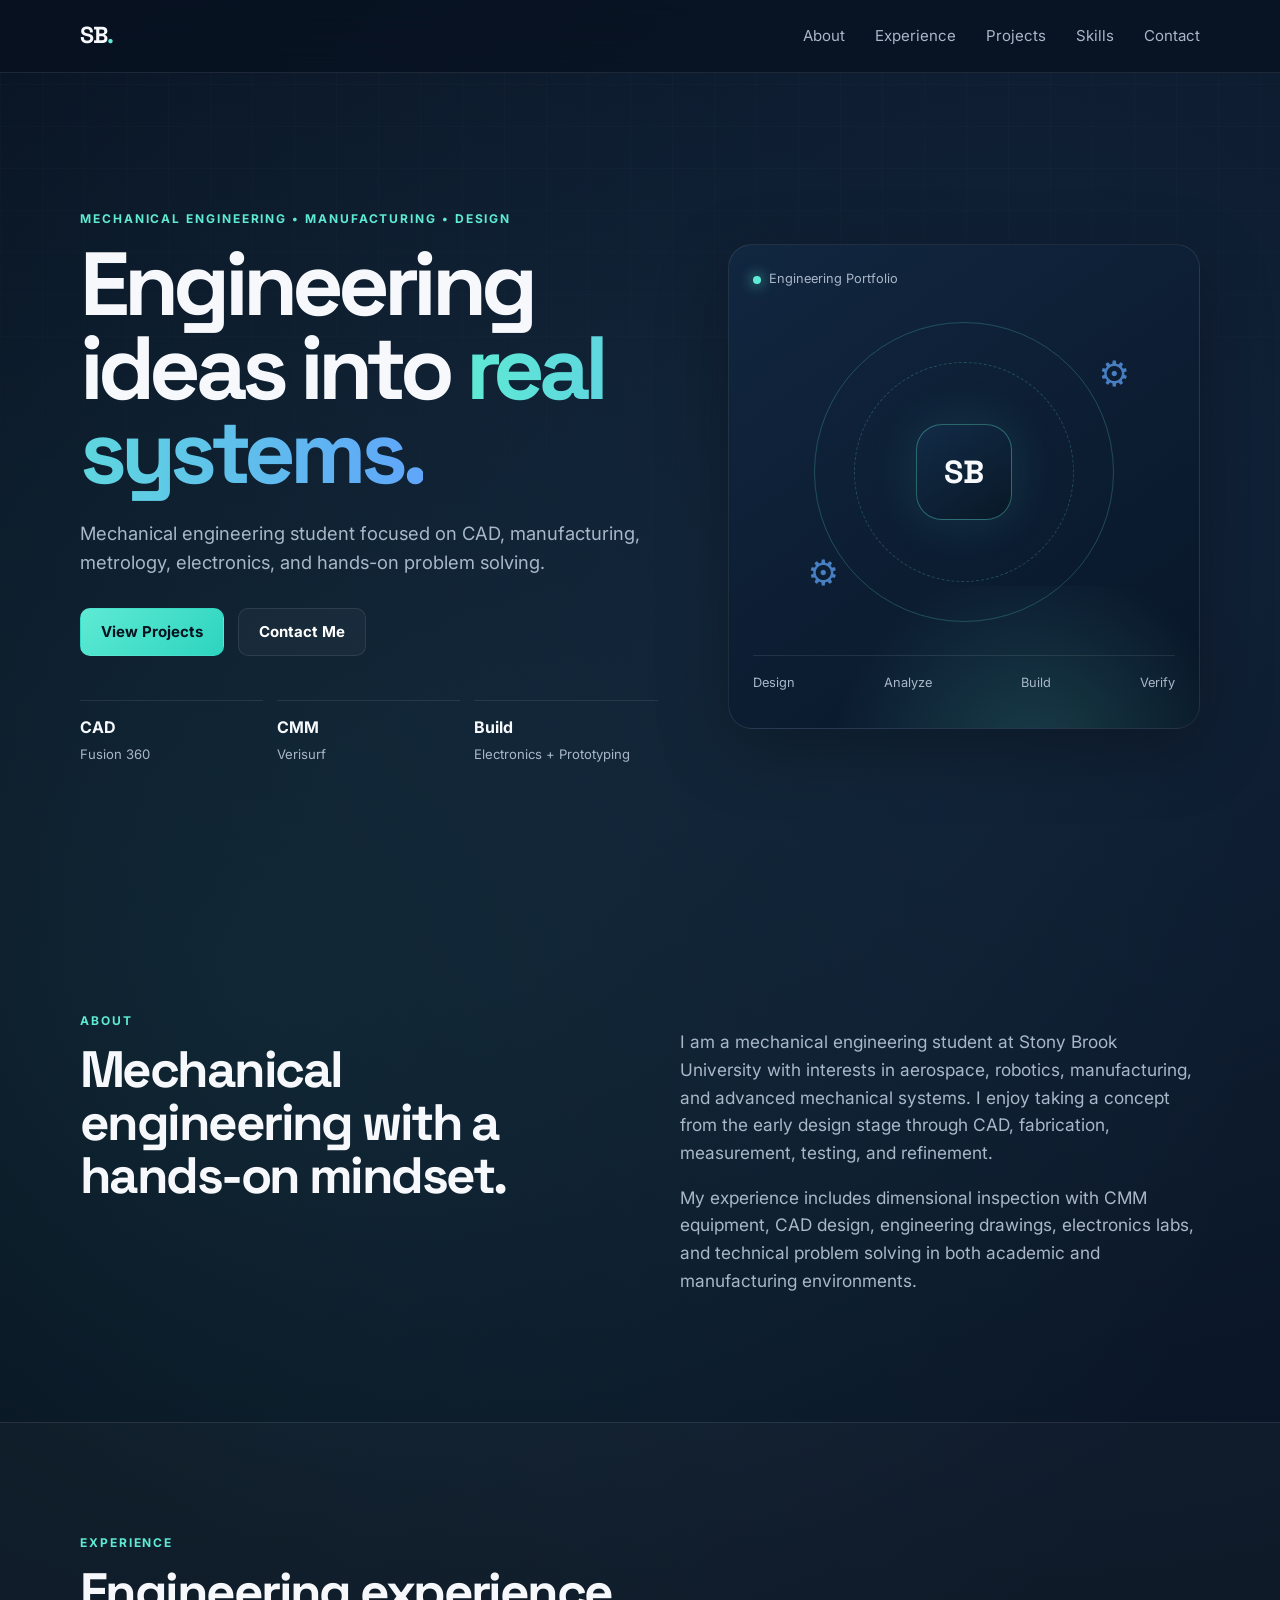
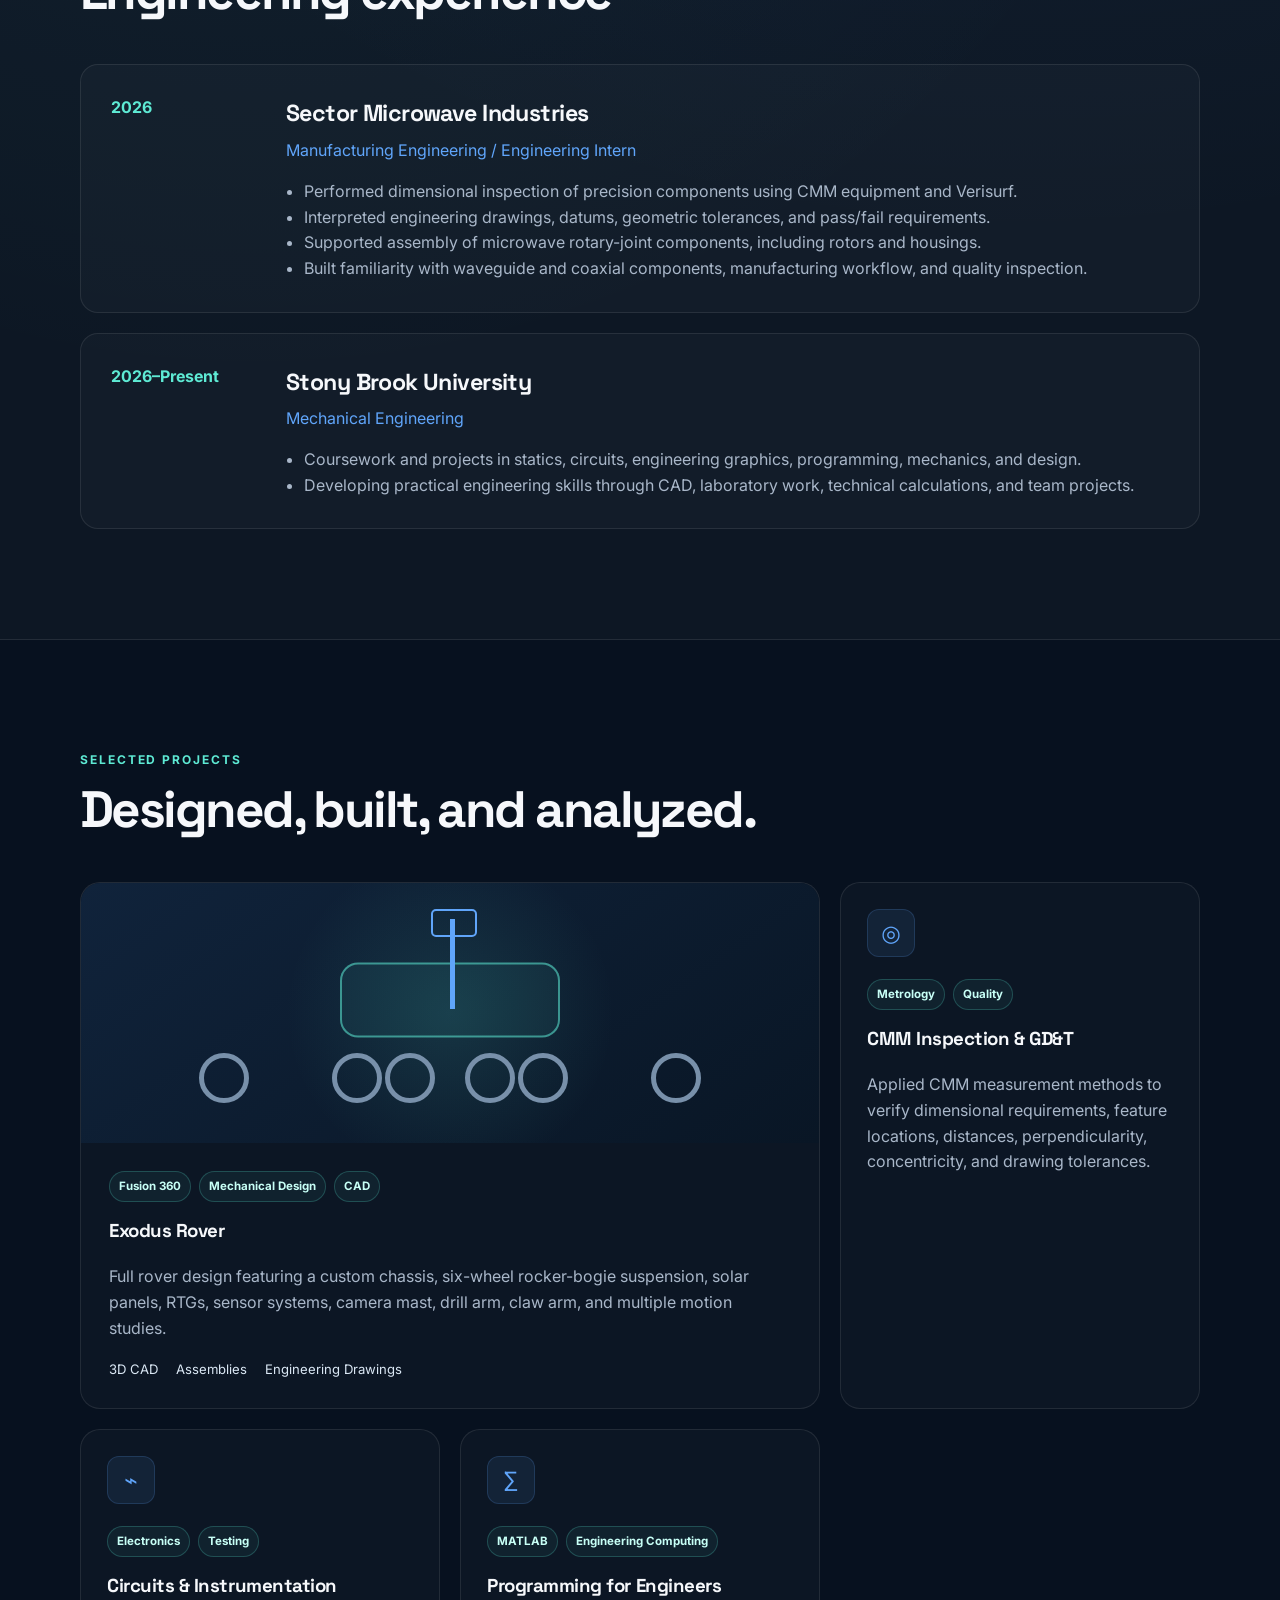
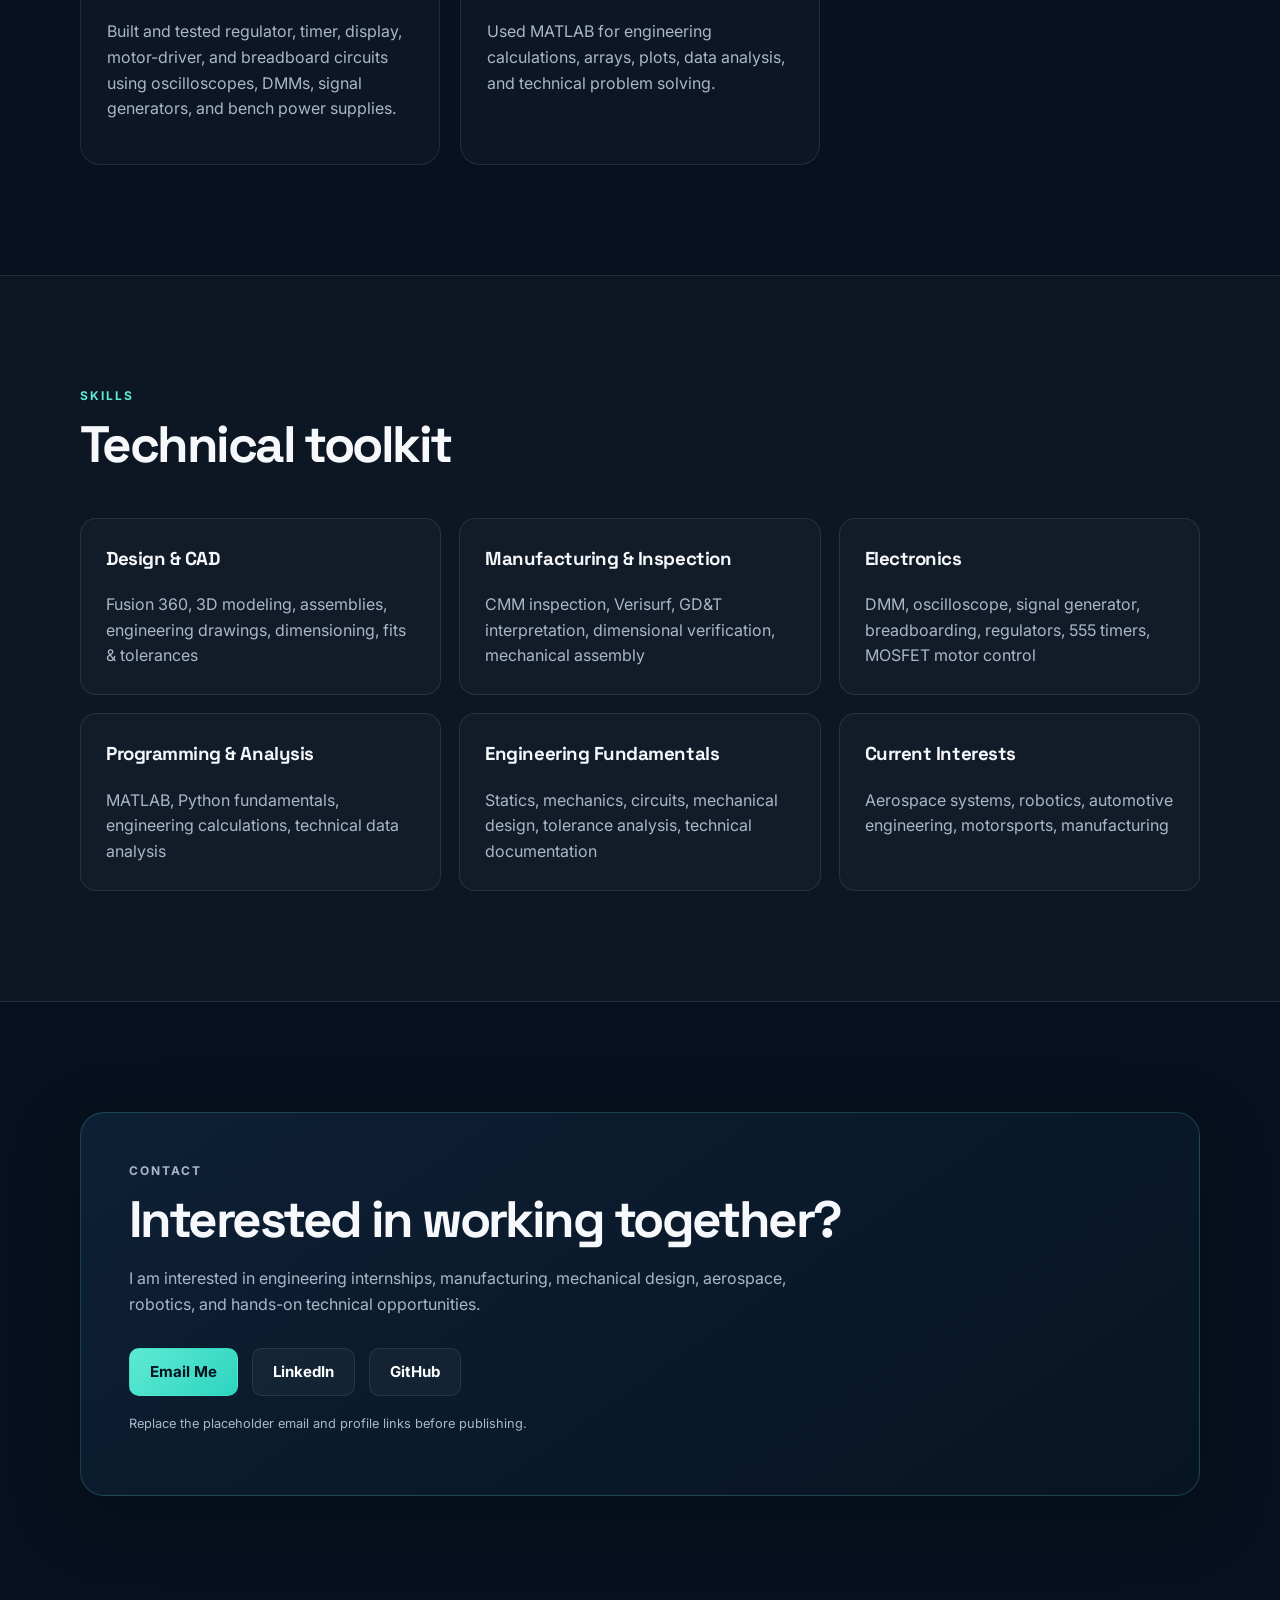
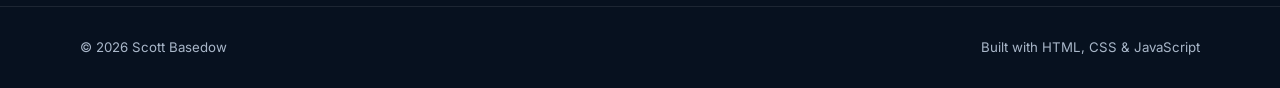
==== index.html @ 7d5e0447 "Add files via upload" ====
<!DOCTYPE html>
<html lang="en">
<head>
  <meta charset="UTF-8" />
  <meta name="viewport" content="width=device-width, initial-scale=1.0" />
  <meta name="description" content="Mechanical engineering portfolio showcasing CAD, manufacturing, electronics, and engineering projects." />
  <title>Scott Basedow | Mechanical Engineering Portfolio</title>
  <link rel="preconnect" href="https://fonts.googleapis.com">
  <link rel="preconnect" href="https://fonts.gstatic.com" crossorigin>
  <link href="https://fonts.googleapis.com/css2?family=Inter:wght@400;500;600;700;800&family=Space+Grotesk:wght@500;600;700&display=swap" rel="stylesheet">
  <link rel="stylesheet" href="style.css" />
</head>
<body>
  <header class="site-header">
    <nav class="nav container">
      <a class="brand" href="#home">SB<span>.</span></a>
      <button class="nav-toggle" aria-label="Open navigation" aria-expanded="false">☰</button>
      <div class="nav-links">
        <a href="#about">About</a>
        <a href="#experience">Experience</a>
        <a href="#projects">Projects</a>
        <a href="#skills">Skills</a>
        <a href="#contact">Contact</a>
      </div>
    </nav>
  </header>

  <main>
    <section class="hero" id="home">
      <div class="hero-grid container">
        <div class="hero-copy reveal">
          <p class="eyebrow">MECHANICAL ENGINEERING • MANUFACTURING • DESIGN</p>
          <h1>Engineering ideas into <span>real systems.</span></h1>
          <p class="hero-text">
            Mechanical engineering student focused on CAD, manufacturing, metrology,
            electronics, and hands-on problem solving.
          </p>
          <div class="hero-actions">
            <a class="btn btn-primary" href="#projects">View Projects</a>
            <a class="btn btn-secondary" href="#contact">Contact Me</a>
          </div>
          <div class="quick-stats">
            <div><strong>CAD</strong><span>Fusion 360</span></div>
            <div><strong>CMM</strong><span>Verisurf</span></div>
            <div><strong>Build</strong><span>Electronics + Prototyping</span></div>
          </div>
        </div>

        <div class="hero-card reveal">
          <div class="hero-card-top">
            <span class="status-dot"></span>
            <span>Engineering Portfolio</span>
          </div>
          <div class="schematic">
            <div class="orbit orbit-1"></div>
            <div class="orbit orbit-2"></div>
            <div class="gear gear-a">⚙</div>
            <div class="gear gear-b">⚙</div>
            <div class="center-mark">SB</div>
          </div>
          <div class="hero-card-footer">
            <span>Design</span>
            <span>Analyze</span>
            <span>Build</span>
            <span>Verify</span>
          </div>
        </div>
      </div>
    </section>

    <section class="section" id="about">
      <div class="container two-col">
        <div class="section-heading reveal">
          <p class="eyebrow">ABOUT</p>
          <h2>Mechanical engineering with a hands-on mindset.</h2>
        </div>
        <div class="about-copy reveal">
          <p>
            I am a mechanical engineering student at Stony Brook University with interests
            in aerospace, robotics, manufacturing, and advanced mechanical systems.
            I enjoy taking a concept from the early design stage through CAD, fabrication,
            measurement, testing, and refinement.
          </p>
          <p>
            My experience includes dimensional inspection with CMM equipment, CAD design,
            engineering drawings, electronics labs, and technical problem solving in both
            academic and manufacturing environments.
          </p>
        </div>
      </div>
    </section>

    <section class="section alt" id="experience">
      <div class="container">
        <div class="section-heading reveal">
          <p class="eyebrow">EXPERIENCE</p>
          <h2>Engineering experience</h2>
        </div>

        <div class="timeline">
          <article class="timeline-item reveal">
            <div class="timeline-date">2026</div>
            <div class="timeline-content">
              <h3>Sector Microwave Industries</h3>
              <p class="role">Manufacturing Engineering / Engineering Intern</p>
              <ul>
                <li>Performed dimensional inspection of precision components using CMM equipment and Verisurf.</li>
                <li>Interpreted engineering drawings, datums, geometric tolerances, and pass/fail requirements.</li>
                <li>Supported assembly of microwave rotary-joint components, including rotors and housings.</li>
                <li>Built familiarity with waveguide and coaxial components, manufacturing workflow, and quality inspection.</li>
              </ul>
            </div>
          </article>

          <article class="timeline-item reveal">
            <div class="timeline-date">2026–Present</div>
            <div class="timeline-content">
              <h3>Stony Brook University</h3>
              <p class="role">Mechanical Engineering</p>
              <ul>
                <li>Coursework and projects in statics, circuits, engineering graphics, programming, mechanics, and design.</li>
                <li>Developing practical engineering skills through CAD, laboratory work, technical calculations, and team projects.</li>
              </ul>
            </div>
          </article>
        </div>
      </div>
    </section>

    <section class="section" id="projects">
      <div class="container">
        <div class="section-heading reveal">
          <p class="eyebrow">SELECTED PROJECTS</p>
          <h2>Designed, built, and analyzed.</h2>
        </div>

        <div class="project-grid">
          <article class="project-card featured reveal">
            <div class="project-visual rover">
              <div class="rover-body"></div>
              <div class="wheel w1"></div><div class="wheel w2"></div><div class="wheel w3"></div>
              <div class="wheel w4"></div><div class="wheel w5"></div><div class="wheel w6"></div>
              <div class="mast"></div>
            </div>
            <div class="project-body">
              <div class="tag-row">
                <span>Fusion 360</span><span>Mechanical Design</span><span>CAD</span>
              </div>
              <h3>Exodus Rover</h3>
              <p>
                Full rover design featuring a custom chassis, six-wheel rocker-bogie suspension,
                solar panels, RTGs, sensor systems, camera mast, drill arm, claw arm, and multiple
                motion studies.
              </p>
              <div class="project-meta">
                <span>3D CAD</span>
                <span>Assemblies</span>
                <span>Engineering Drawings</span>
              </div>
            </div>
          </article>

          <article class="project-card reveal">
            <div class="project-icon">◎</div>
            <div class="tag-row"><span>Metrology</span><span>Quality</span></div>
            <h3>CMM Inspection & GD&T</h3>
            <p>
              Applied CMM measurement methods to verify dimensional requirements, feature locations,
              distances, perpendicularity, concentricity, and drawing tolerances.
            </p>
          </article>

          <article class="project-card reveal">
            <div class="project-icon">⌁</div>
            <div class="tag-row"><span>Electronics</span><span>Testing</span></div>
            <h3>Circuits & Instrumentation</h3>
            <p>
              Built and tested regulator, timer, display, motor-driver, and breadboard circuits using
              oscilloscopes, DMMs, signal generators, and bench power supplies.
            </p>
          </article>

          <article class="project-card reveal">
            <div class="project-icon">∑</div>
            <div class="tag-row"><span>MATLAB</span><span>Engineering Computing</span></div>
            <h3>Programming for Engineers</h3>
            <p>
              Used MATLAB for engineering calculations, arrays, plots, data analysis, and technical
              problem solving.
            </p>
          </article>
        </div>
      </div>
    </section>

    <section class="section alt" id="skills">
      <div class="container">
        <div class="section-heading reveal">
          <p class="eyebrow">SKILLS</p>
          <h2>Technical toolkit</h2>
        </div>

        <div class="skills-grid">
          <div class="skill-card reveal">
            <h3>Design & CAD</h3>
            <p>Fusion 360, 3D modeling, assemblies, engineering drawings, dimensioning, fits & tolerances</p>
          </div>
          <div class="skill-card reveal">
            <h3>Manufacturing & Inspection</h3>
            <p>CMM inspection, Verisurf, GD&T interpretation, dimensional verification, mechanical assembly</p>
          </div>
          <div class="skill-card reveal">
            <h3>Electronics</h3>
            <p>DMM, oscilloscope, signal generator, breadboarding, regulators, 555 timers, MOSFET motor control</p>
          </div>
          <div class="skill-card reveal">
            <h3>Programming & Analysis</h3>
            <p>MATLAB, Python fundamentals, engineering calculations, technical data analysis</p>
          </div>
          <div class="skill-card reveal">
            <h3>Engineering Fundamentals</h3>
            <p>Statics, mechanics, circuits, mechanical design, tolerance analysis, technical documentation</p>
          </div>
          <div class="skill-card reveal">
            <h3>Current Interests</h3>
            <p>Aerospace systems, robotics, automotive engineering, motorsports, manufacturing</p>
          </div>
        </div>
      </div>
    </section>

    <section class="section contact-section" id="contact">
      <div class="container contact-card reveal">
        <p class="eyebrow">CONTACT</p>
        <h2>Interested in working together?</h2>
        <p>
          I am interested in engineering internships, manufacturing, mechanical design,
          aerospace, robotics, and hands-on technical opportunities.
        </p>
        <div class="contact-actions">
          <a class="btn btn-primary" href="mailto:YOUR_EMAIL_HERE">Email Me</a>
          <a class="btn btn-secondary" href="https://www.linkedin.com/" target="_blank" rel="noopener">LinkedIn</a>
          <a class="btn btn-secondary" href="https://github.com/" target="_blank" rel="noopener">GitHub</a>
        </div>
        <p class="contact-note">Replace the placeholder email and profile links before publishing.</p>
      </div>
    </section>
  </main>

  <footer>
    <div class="container footer-inner">
      <span>© <span id="year"></span> Scott Basedow</span>
      <span>Built with HTML, CSS & JavaScript</span>
    </div>
  </footer>

  <script src="script.js"></script>
</body>
</html>
---- style.css ----
* { box-sizing: border-box; }
:root {
  --bg: #07111f;
  --bg-soft: #0b1728;
  --panel: rgba(15, 31, 52, 0.78);
  --panel-solid: #0f1f34;
  --text: #f6f8fb;
  --muted: #a9b7c9;
  --accent: #5eead4;
  --accent-2: #60a5fa;
  --border: rgba(255,255,255,0.09);
  --shadow: 0 20px 70px rgba(0,0,0,.28);
}
html { scroll-behavior: smooth; }
body {
  margin: 0;
  font-family: Inter, system-ui, sans-serif;
  color: var(--text);
  background:
    radial-gradient(circle at 80% 10%, rgba(96,165,250,.12), transparent 30%),
    radial-gradient(circle at 20% 20%, rgba(94,234,212,.08), transparent 25%),
    var(--bg);
  line-height: 1.6;
}
body::before {
  content:"";
  position: fixed;
  inset: 0;
  pointer-events:none;
  background-image:
    linear-gradient(rgba(255,255,255,.018) 1px, transparent 1px),
    linear-gradient(90deg, rgba(255,255,255,.018) 1px, transparent 1px);
  background-size: 42px 42px;
  mask-image: linear-gradient(to bottom, black, transparent 75%);
}
a { color: inherit; text-decoration: none; }
.container { width: min(1120px, calc(100% - 40px)); margin: 0 auto; }
.site-header {
  position: sticky; top: 0; z-index: 20;
  backdrop-filter: blur(18px);
  background: rgba(7,17,31,.74);
  border-bottom: 1px solid var(--border);
}
.nav { height: 72px; display: flex; align-items: center; justify-content: space-between; }
.brand { font-family: "Space Grotesk"; font-weight: 700; font-size: 1.45rem; letter-spacing: -0.04em; }
.brand span { color: var(--accent); }
.nav-links { display: flex; gap: 30px; color: var(--muted); font-size: .94rem; }
.nav-links a:hover { color: var(--text); }
.nav-toggle { display:none; background:none; border:0; color:white; font-size:1.45rem; }

.hero { min-height: calc(100vh - 72px); display:flex; align-items:center; padding: 90px 0; }
.hero-grid { display:grid; grid-template-columns: 1.1fr .9fr; gap: 70px; align-items:center; }
.eyebrow { color: var(--accent); font-weight: 700; letter-spacing: .16em; font-size: .75rem; margin:0 0 14px; }
h1,h2,h3 { font-family:"Space Grotesk", Inter, sans-serif; margin-top:0; }
h1 { font-size: clamp(3.3rem, 7vw, 6.7rem); line-height:.94; letter-spacing:-.065em; max-width: 760px; margin-bottom:24px; }
h1 span { background: linear-gradient(90deg,var(--accent),var(--accent-2)); -webkit-background-clip:text; color:transparent; }
h2 { font-size: clamp(2.2rem,4vw,4rem); line-height:1.03; letter-spacing:-.05em; margin-bottom: 20px; }
h3 { letter-spacing:-.025em; }
.hero-text { color:var(--muted); font-size:1.15rem; max-width:650px; }
.hero-actions,.contact-actions { display:flex; gap:14px; flex-wrap:wrap; margin-top:30px; }
.btn {
  display:inline-flex; align-items:center; justify-content:center;
  min-height:48px; padding:0 20px; border-radius:10px;
  font-weight:700; font-size:.94rem; transition:.2s ease; border:1px solid var(--border);
}
.btn:hover { transform: translateY(-2px); }
.btn-primary { background:linear-gradient(135deg,var(--accent),#2dd4bf); color:#04111e; border-color:transparent; }
.btn-secondary { background:rgba(255,255,255,.035); color:white; }
.quick-stats { display:grid; grid-template-columns:repeat(3,1fr); gap:14px; margin-top:44px; max-width:660px; }
.quick-stats div { padding-top:14px; border-top:1px solid var(--border); }
.quick-stats strong,.quick-stats span { display:block; }
.quick-stats span { color:var(--muted); font-size:.82rem; margin-top:4px; }

.hero-card {
  min-height: 485px; border:1px solid var(--border); border-radius:24px; padding:24px;
  background: linear-gradient(145deg,rgba(18,39,65,.9),rgba(8,21,38,.9));
  box-shadow: var(--shadow); position:relative; overflow:hidden;
}
.hero-card::after {
  content:""; position:absolute; inset:auto -20% -45% 10%; height:360px;
  background:radial-gradient(circle,rgba(94,234,212,.18),transparent 65%);
}
.hero-card-top,.hero-card-footer { position:relative; z-index:2; color:var(--muted); font-size:.8rem; }
.hero-card-top { display:flex; gap:8px; align-items:center; }
.status-dot { width:8px;height:8px;border-radius:50%;background:var(--accent);box-shadow:0 0 14px var(--accent); }
.hero-card-footer { display:flex; justify-content:space-between; border-top:1px solid var(--border); padding-top:17px; }
.schematic { height:365px; position:relative; display:grid; place-items:center; }
.orbit { position:absolute; border:1px solid rgba(94,234,212,.23); border-radius:50%; }
.orbit-1 { width:300px; height:300px; }
.orbit-2 { width:220px;height:220px; border-style:dashed; animation:spin 18s linear infinite; }
.center-mark {
  width:96px;height:96px;border-radius:26px;display:grid;place-items:center;
  font-family:"Space Grotesk";font-weight:700;font-size:2rem;
  background:linear-gradient(145deg,#122b47,#091827);border:1px solid rgba(94,234,212,.36);
  box-shadow:0 0 50px rgba(94,234,212,.12);
}
.gear { position:absolute; font-size:2.2rem; color:var(--accent-2); opacity:.72; animation:spin 10s linear infinite; }
.gear-a { top:55px;right:45px; }
.gear-b { bottom:55px;left:55px; animation-direction:reverse; }
@keyframes spin { to { transform:rotate(360deg); } }

.section { padding:110px 0; }
.section.alt { background:rgba(255,255,255,.022); border-block:1px solid var(--border); }
.two-col { display:grid; grid-template-columns:1fr 1fr; gap:80px; }
.about-copy { color:var(--muted); font-size:1.08rem; }
.section-heading { max-width:760px; margin-bottom:46px; }

.timeline { display:grid; gap:20px; }
.timeline-item {
  display:grid; grid-template-columns:140px 1fr; gap:35px;
  padding:30px; border:1px solid var(--border); border-radius:18px; background:rgba(255,255,255,.025);
}
.timeline-date { color:var(--accent); font-weight:700; }
.timeline-content h3 { margin-bottom:5px; font-size:1.45rem; }
.role { color:var(--accent-2); margin-top:0; }
.timeline-content ul { margin:14px 0 0; padding-left:18px; color:var(--muted); }

.project-grid { display:grid; grid-template-columns:repeat(3,1fr); gap:20px; }
.project-card {
  border:1px solid var(--border); border-radius:20px; padding:26px; background:rgba(255,255,255,.025);
  transition:.2s ease; overflow:hidden;
}
.project-card:hover { transform:translateY(-4px); border-color:rgba(94,234,212,.26); }
.project-card.featured { grid-column:span 2; padding:0; }
.project-body { padding:28px; }
.project-card p { color:var(--muted); }
.tag-row { display:flex; gap:8px; flex-wrap:wrap; margin-bottom:14px; }
.tag-row span {
  border:1px solid rgba(94,234,212,.22); color:#c7fff6; background:rgba(94,234,212,.06);
  border-radius:999px; padding:5px 9px; font-size:.72rem; font-weight:700;
}
.project-icon {
  width:48px;height:48px;border-radius:12px;display:grid;place-items:center;
  background:rgba(96,165,250,.09); border:1px solid rgba(96,165,250,.18);
  color:var(--accent-2); font-size:1.4rem; margin-bottom:22px;
}
.project-meta { display:flex; gap:18px; flex-wrap:wrap; color:#dbe8f5; font-size:.82rem; margin-top:18px; }
.project-visual { height:260px; background:
    radial-gradient(circle at center,rgba(94,234,212,.12),transparent 42%),
    linear-gradient(145deg,#10233b,#091625);
  position:relative;
}
.rover-body {
  width:220px;height:75px;border:2px solid rgba(94,234,212,.55);border-radius:18px;
  position:absolute;left:50%;top:45%;transform:translate(-50%,-50%);
  background:rgba(94,234,212,.06);
}
.wheel { position:absolute;width:50px;height:50px;border:5px solid #7890aa;border-radius:50%;bottom:40px; }
.w1{left:16%}.w2{left:34%}.w3{left:52%}.w4{right:16%}.w5{right:34%}.w6{right:52%}
.mast { width:5px;height:90px;background:var(--accent-2);position:absolute;left:50%;top:36px; }
.mast::after { content:"";position:absolute;width:42px;height:24px;border:2px solid var(--accent-2);left:-19px;top:-10px;border-radius:5px; }

.skills-grid { display:grid; grid-template-columns:repeat(3,1fr); gap:18px; }
.skill-card { padding:25px; border:1px solid var(--border); border-radius:16px; background:rgba(255,255,255,.022); }
.skill-card p { color:var(--muted); margin-bottom:0; }
.contact-card {
  border:1px solid rgba(94,234,212,.2); border-radius:24px; padding:48px;
  background:linear-gradient(145deg,rgba(15,34,55,.9),rgba(8,21,36,.92)); box-shadow:var(--shadow);
}
.contact-card p { color:var(--muted); max-width:700px; }
.contact-note { font-size:.8rem; margin-top:18px; }
footer { padding:30px 0; border-top:1px solid var(--border); color:var(--muted); font-size:.83rem; }
.footer-inner { display:flex; justify-content:space-between; gap:20px; }
.reveal { opacity:0; transform:translateY(18px); transition:opacity .7s ease, transform .7s ease; }
.reveal.visible { opacity:1; transform:none; }

@media (max-width: 900px) {
  .hero-grid,.two-col { grid-template-columns:1fr; gap:45px; }
  .hero-card { min-height:420px; }
  .project-grid,.skills-grid { grid-template-columns:1fr 1fr; }
  .project-card.featured { grid-column:1/-1; }
}
@media (max-width: 650px) {
  .container { width:min(100% - 26px,1120px); }
  .nav-toggle { display:block; }
  .nav-links {
    display:none; position:absolute; top:72px; left:0; right:0;
    background:#081421; padding:20px; border-bottom:1px solid var(--border); flex-direction:column;
  }
  .nav-links.open { display:flex; }
  .hero { padding:70px 0; }
  h1 { font-size:3.25rem; }
  .quick-stats { grid-template-columns:1fr; }
  .project-grid,.skills-grid { grid-template-columns:1fr; }
  .timeline-item { grid-template-columns:1fr; gap:10px; }
  .contact-card { padding:30px 22px; }
  .footer-inner { flex-direction:column; }
}
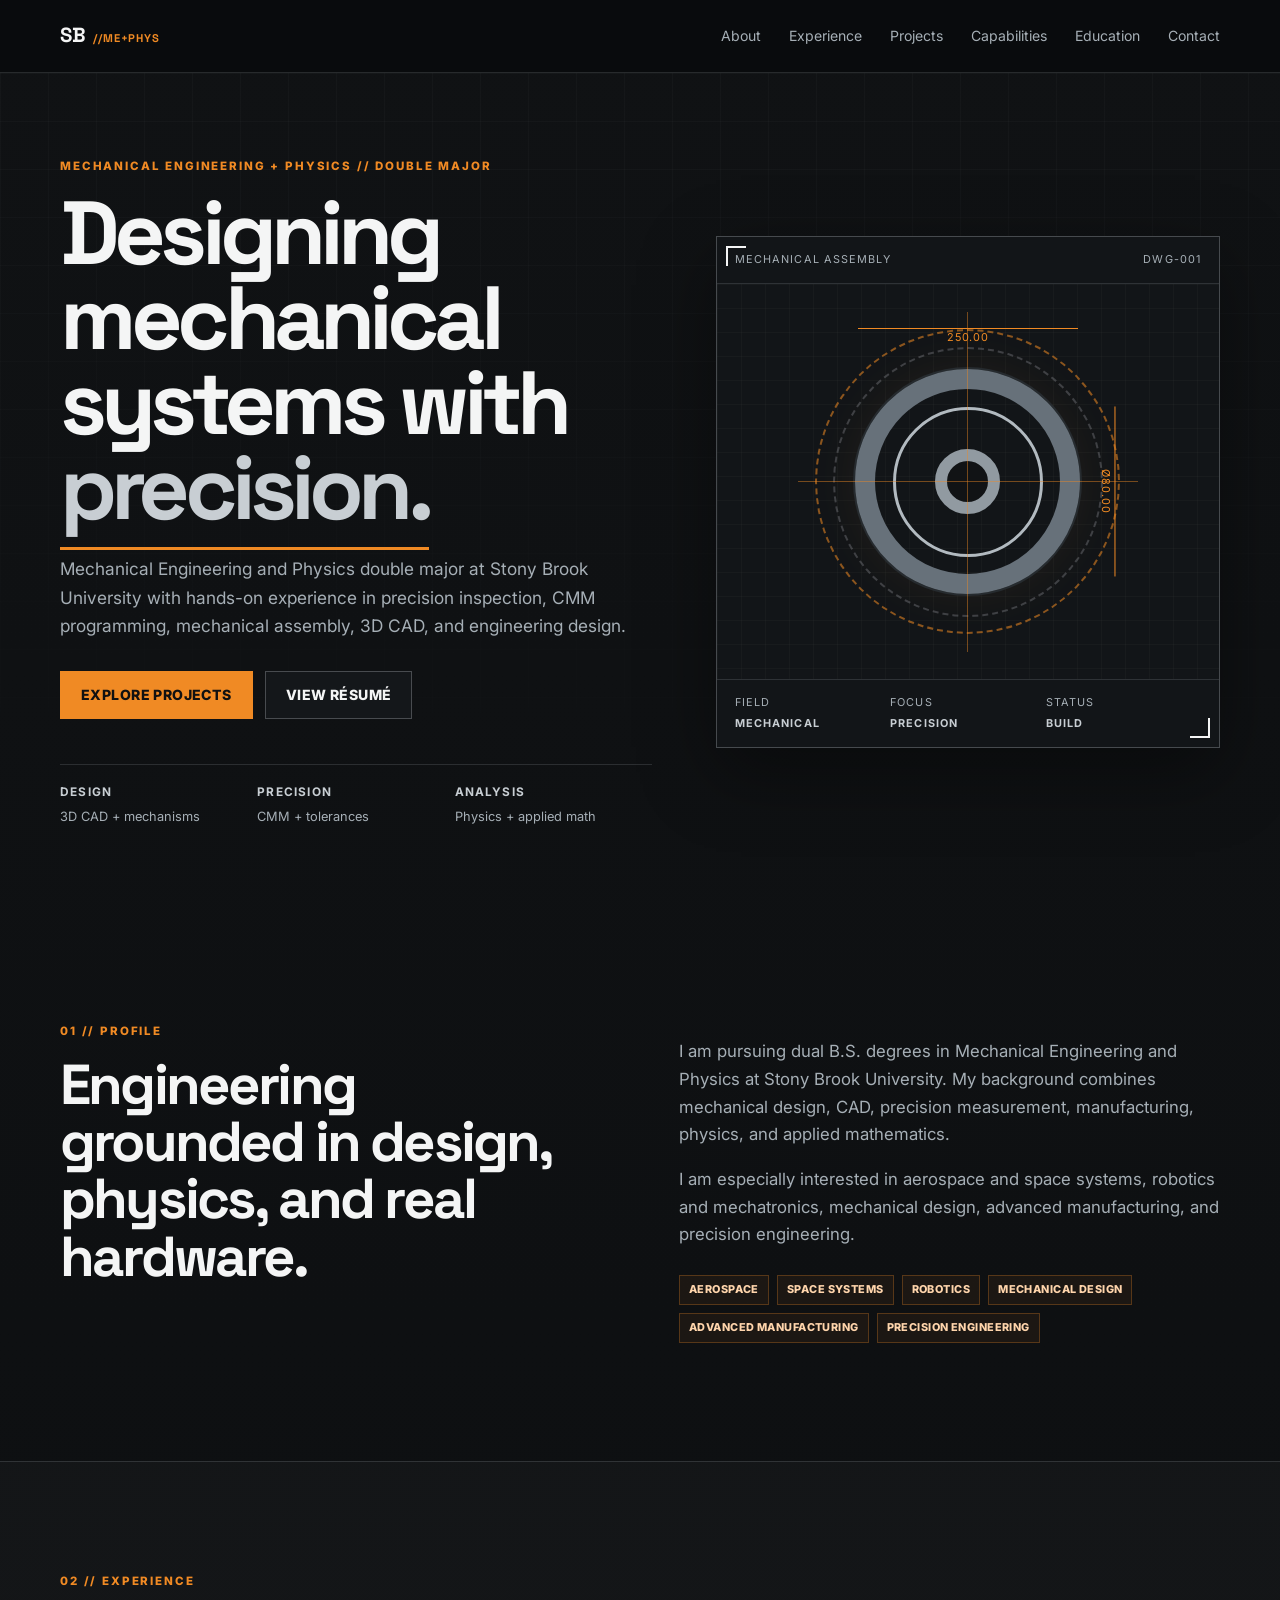
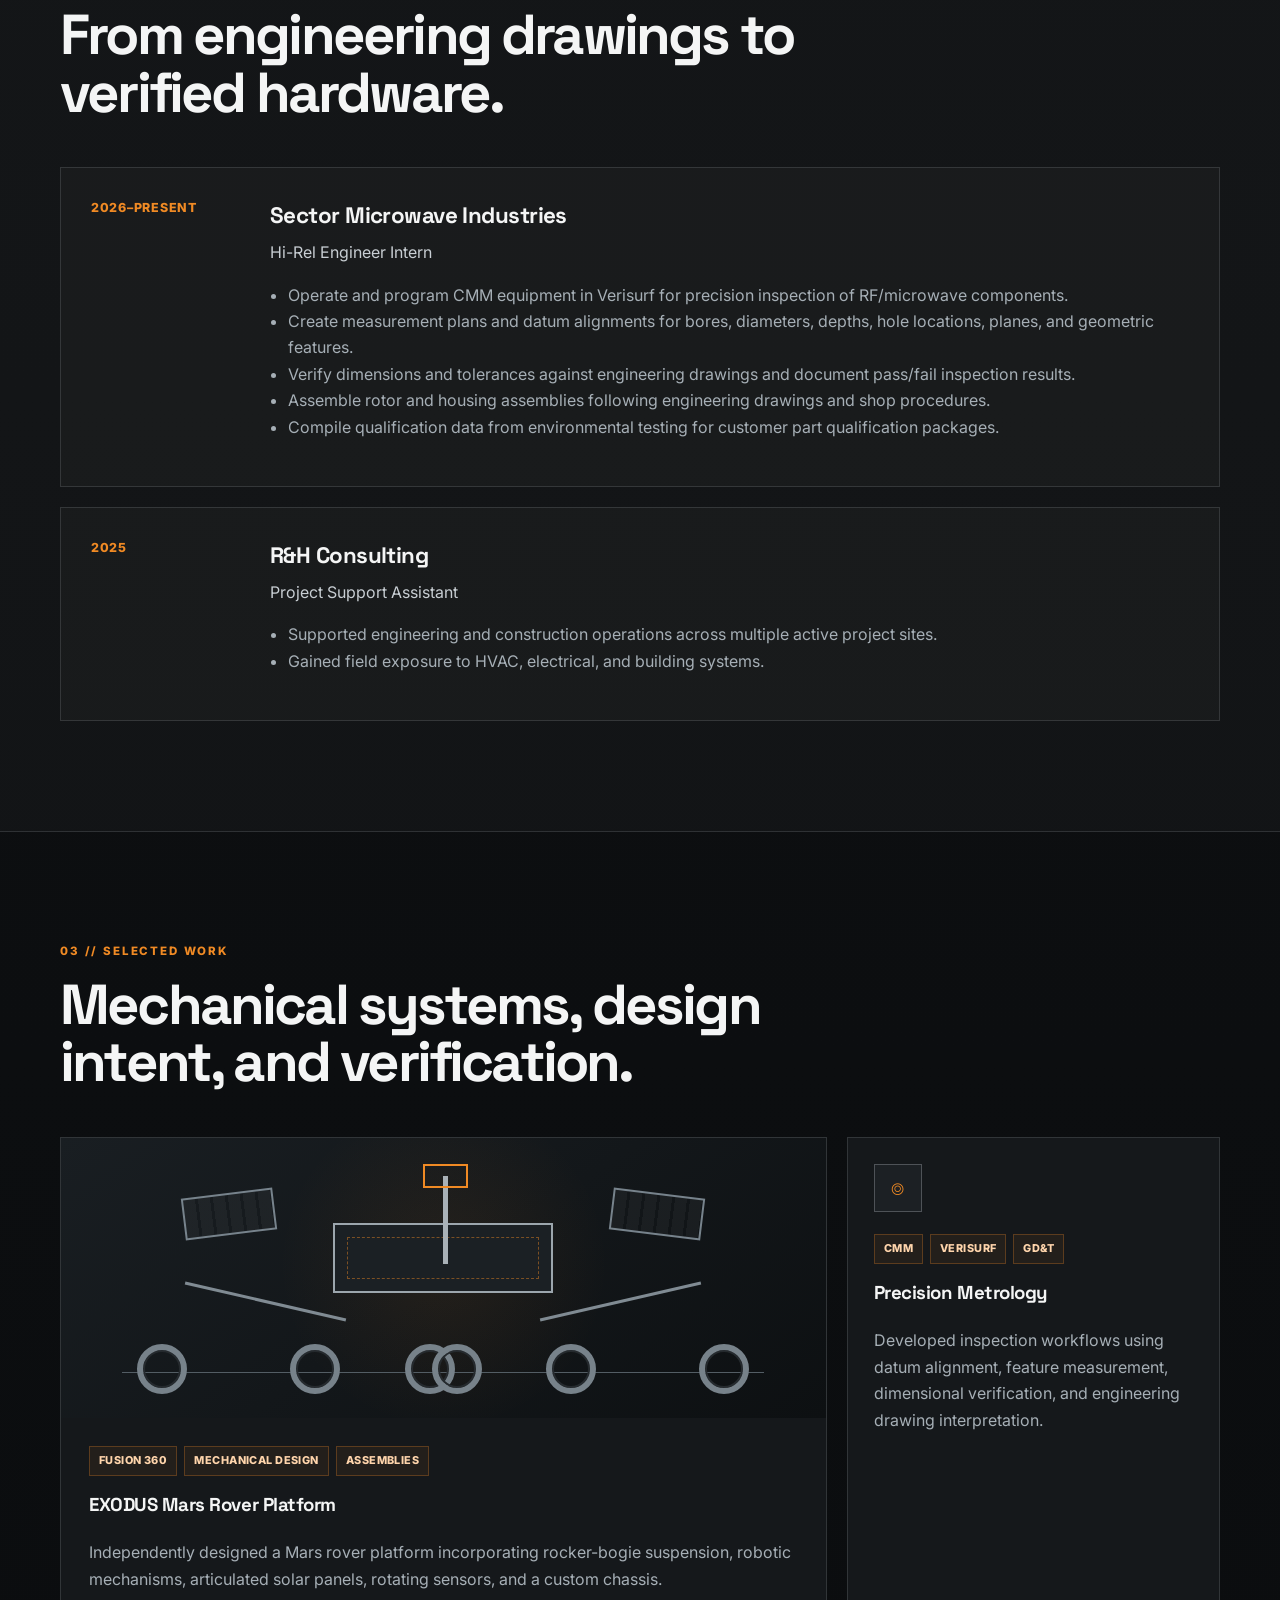
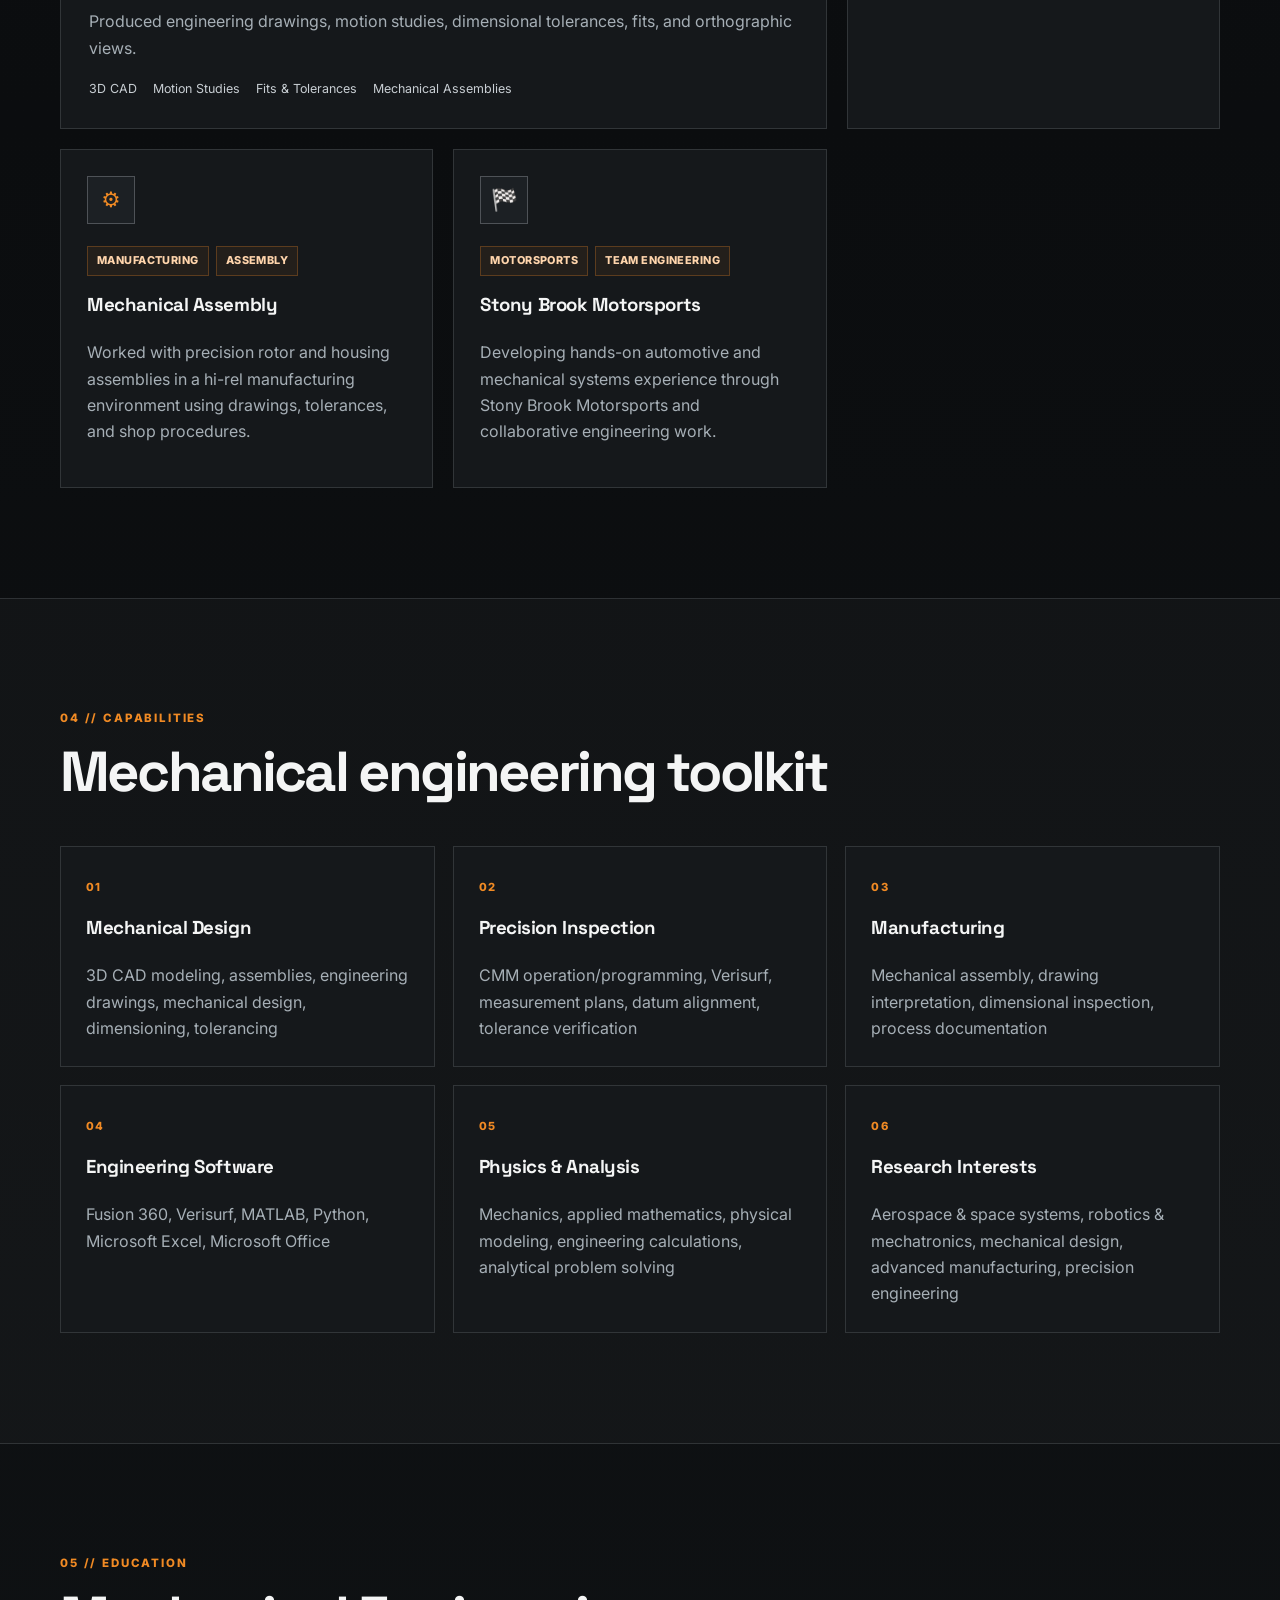
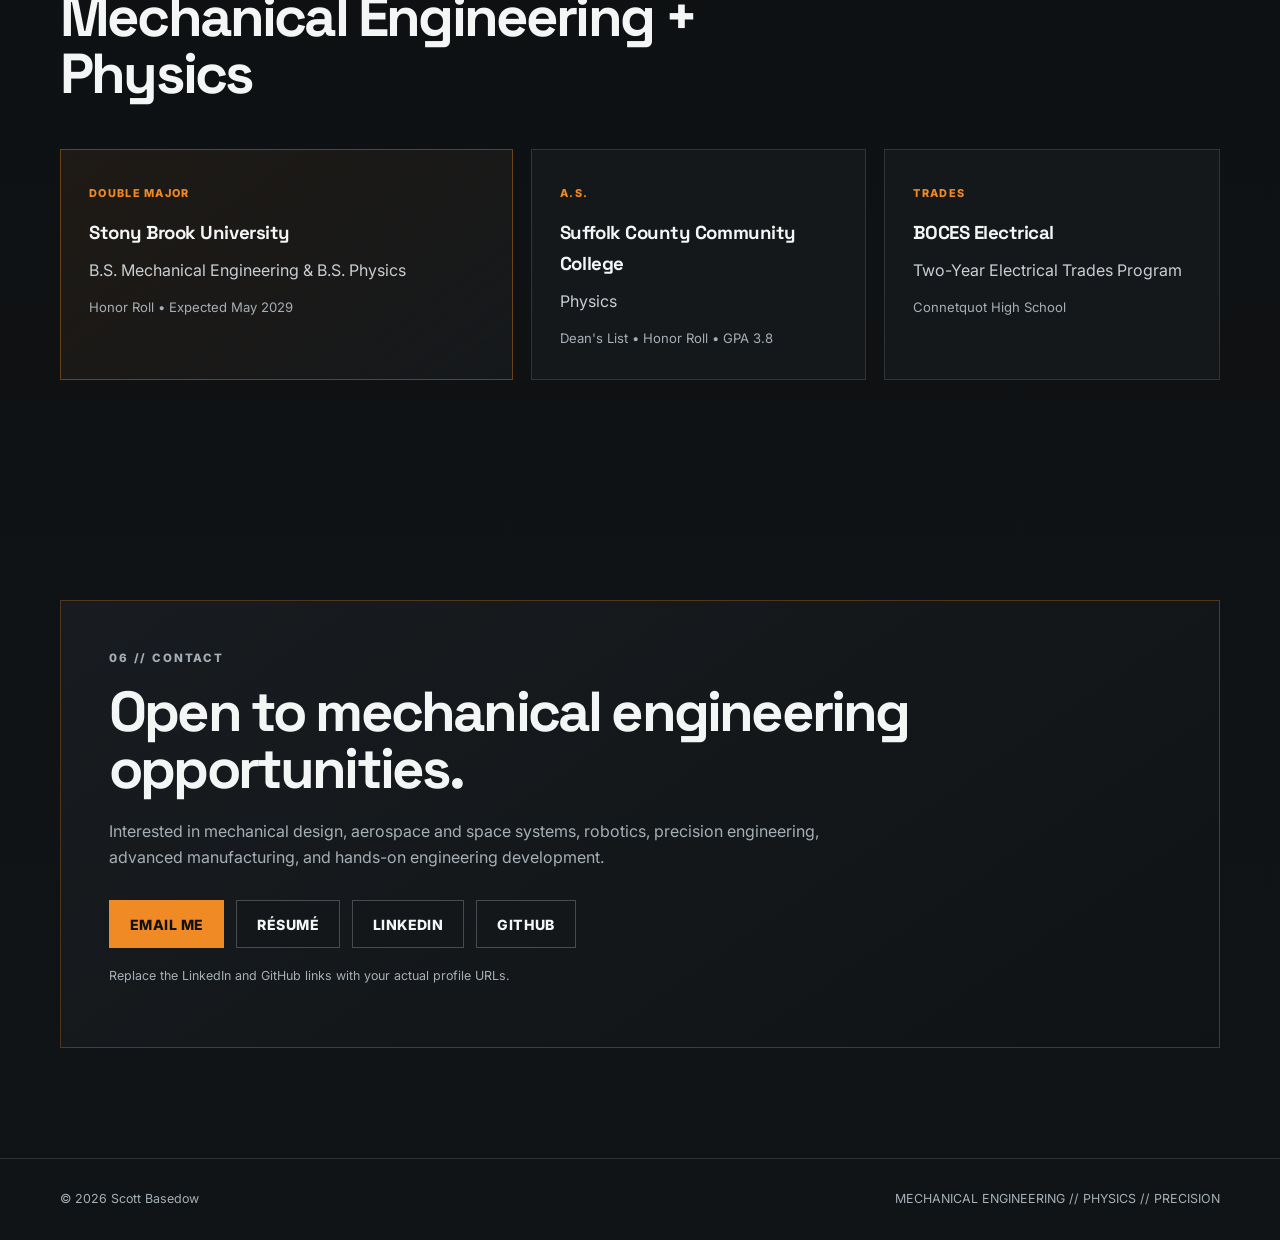
==== commit 6e207edb: "Add files via upload" ====
--- a/index.html
+++ b/index.html
@@ -1,259 +1,263 @@
 <!DOCTYPE html>
 <html lang="en">
 <head>
-  <meta charset="UTF-8" />
-  <meta name="viewport" content="width=device-width, initial-scale=1.0" />
-  <meta name="description" content="Mechanical engineering portfolio showcasing CAD, manufacturing, electronics, and engineering projects." />
-  <title>Scott Basedow | Mechanical Engineering Portfolio</title>
+  <meta charset="UTF-8">
+  <meta name="viewport" content="width=device-width, initial-scale=1.0">
+  <meta name="description" content="Scott Basedow — Mechanical Engineering & Physics portfolio focused on mechanical design, aerospace, robotics, precision engineering, and advanced manufacturing.">
+  <title>Scott Basedow | Mechanical Engineering + Physics</title>
   <link rel="preconnect" href="https://fonts.googleapis.com">
   <link rel="preconnect" href="https://fonts.gstatic.com" crossorigin>
   <link href="https://fonts.googleapis.com/css2?family=Inter:wght@400;500;600;700;800&family=Space+Grotesk:wght@500;600;700&display=swap" rel="stylesheet">
-  <link rel="stylesheet" href="style.css" />
+  <link rel="stylesheet" href="style.css">
 </head>
 <body>
-  <header class="site-header">
-    <nav class="nav container">
-      <a class="brand" href="#home">SB<span>.</span></a>
-      <button class="nav-toggle" aria-label="Open navigation" aria-expanded="false">☰</button>
-      <div class="nav-links">
-        <a href="#about">About</a>
-        <a href="#experience">Experience</a>
-        <a href="#projects">Projects</a>
-        <a href="#skills">Skills</a>
-        <a href="#contact">Contact</a>
-      </div>
-    </nav>
-  </header>
-
-  <main>
-    <section class="hero" id="home">
-      <div class="hero-grid container">
-        <div class="hero-copy reveal">
-          <p class="eyebrow">MECHANICAL ENGINEERING • MANUFACTURING • DESIGN</p>
-          <h1>Engineering ideas into <span>real systems.</span></h1>
-          <p class="hero-text">
-            Mechanical engineering student focused on CAD, manufacturing, metrology,
-            electronics, and hands-on problem solving.
-          </p>
-          <div class="hero-actions">
-            <a class="btn btn-primary" href="#projects">View Projects</a>
-            <a class="btn btn-secondary" href="#contact">Contact Me</a>
-          </div>
-          <div class="quick-stats">
-            <div><strong>CAD</strong><span>Fusion 360</span></div>
-            <div><strong>CMM</strong><span>Verisurf</span></div>
-            <div><strong>Build</strong><span>Electronics + Prototyping</span></div>
-          </div>
-        </div>
-
-        <div class="hero-card reveal">
-          <div class="hero-card-top">
-            <span class="status-dot"></span>
-            <span>Engineering Portfolio</span>
-          </div>
-          <div class="schematic">
-            <div class="orbit orbit-1"></div>
-            <div class="orbit orbit-2"></div>
-            <div class="gear gear-a">⚙</div>
-            <div class="gear gear-b">⚙</div>
-            <div class="center-mark">SB</div>
-          </div>
-          <div class="hero-card-footer">
-            <span>Design</span>
-            <span>Analyze</span>
-            <span>Build</span>
-            <span>Verify</span>
-          </div>
-        </div>
-      </div>
-    </section>
-
-    <section class="section" id="about">
-      <div class="container two-col">
-        <div class="section-heading reveal">
-          <p class="eyebrow">ABOUT</p>
-          <h2>Mechanical engineering with a hands-on mindset.</h2>
-        </div>
-        <div class="about-copy reveal">
+<header class="site-header">
+  <nav class="nav container">
+    <a class="brand" href="#home">SB<span>//ME+PHYS</span></a>
+    <button class="nav-toggle" aria-label="Open navigation" aria-expanded="false">☰</button>
+    <div class="nav-links">
+      <a href="#about">About</a>
+      <a href="#experience">Experience</a>
+      <a href="#projects">Projects</a>
+      <a href="#skills">Capabilities</a>
+      <a href="#education">Education</a>
+      <a href="#contact">Contact</a>
+    </div>
+  </nav>
+</header>
+
+<main>
+<section class="hero" id="home">
+  <div class="grid-overlay"></div>
+  <div class="container hero-grid">
+    <div class="hero-copy reveal">
+      <p class="eyebrow">MECHANICAL ENGINEERING + PHYSICS // DOUBLE MAJOR</p>
+      <h1>Designing mechanical systems with <span>precision.</span></h1>
+      <p class="hero-text">
+        Mechanical Engineering and Physics double major at Stony Brook University with hands-on experience in
+        precision inspection, CMM programming, mechanical assembly, 3D CAD, and engineering design.
+      </p>
+      <div class="hero-actions">
+        <a class="btn btn-primary" href="#projects">Explore Projects</a>
+        <a class="btn btn-secondary" href="resume.pdf" target="_blank">View Résumé</a>
+      </div>
+      <div class="quick-stats">
+        <div><strong>DESIGN</strong><span>3D CAD + mechanisms</span></div>
+        <div><strong>PRECISION</strong><span>CMM + tolerances</span></div>
+        <div><strong>ANALYSIS</strong><span>Physics + applied math</span></div>
+      </div>
+    </div>
+
+    <div class="mech-panel reveal" aria-label="Mechanical drawing inspired illustration">
+      <div class="panel-head"><span>MECHANICAL ASSEMBLY</span><span>DWG-001</span></div>
+      <div class="drawing">
+        <div class="gear gear1"></div>
+        <div class="gear gear2"></div>
+        <div class="bearing"><div class="bearing-mid"><div class="hub"></div></div></div>
+        <div class="axis axis-h"></div><div class="axis axis-v"></div>
+        <div class="dimension dim-x"><span>250.00</span></div>
+        <div class="dimension dim-y"><span>Ø80.00</span></div>
+      </div>
+      <div class="panel-foot">
+        <div><span>FIELD</span><strong>MECHANICAL</strong></div>
+        <div><span>FOCUS</span><strong>PRECISION</strong></div>
+        <div><span>STATUS</span><strong>BUILD</strong></div>
+      </div>
+    </div>
+  </div>
+</section>
+
+<section class="section" id="about">
+  <div class="container two-col">
+    <div class="section-heading reveal">
+      <p class="eyebrow">01 // PROFILE</p>
+      <h2>Engineering grounded in design, physics, and real hardware.</h2>
+    </div>
+    <div class="about-copy reveal">
+      <p>
+        I am pursuing dual B.S. degrees in Mechanical Engineering and Physics at Stony Brook University.
+        My background combines mechanical design, CAD, precision measurement, manufacturing, physics, and applied mathematics.
+      </p>
+      <p>
+        I am especially interested in aerospace and space systems, robotics and mechatronics, mechanical design,
+        advanced manufacturing, and precision engineering.
+      </p>
+      <div class="interest-strip">
+        <span>AEROSPACE</span><span>SPACE SYSTEMS</span><span>ROBOTICS</span>
+        <span>MECHANICAL DESIGN</span><span>ADVANCED MANUFACTURING</span><span>PRECISION ENGINEERING</span>
+      </div>
+    </div>
+  </div>
+</section>
+
+<section class="section alt" id="experience">
+  <div class="container">
+    <div class="section-heading reveal">
+      <p class="eyebrow">02 // EXPERIENCE</p>
+      <h2>From engineering drawings to verified hardware.</h2>
+    </div>
+    <div class="timeline">
+      <article class="timeline-item reveal">
+        <div class="timeline-date">2026–PRESENT</div>
+        <div class="timeline-content">
+          <h3>Sector Microwave Industries</h3>
+          <p class="role">Hi-Rel Engineer Intern</p>
+          <ul>
+            <li>Operate and program CMM equipment in Verisurf for precision inspection of RF/microwave components.</li>
+            <li>Create measurement plans and datum alignments for bores, diameters, depths, hole locations, planes, and geometric features.</li>
+            <li>Verify dimensions and tolerances against engineering drawings and document pass/fail inspection results.</li>
+            <li>Assemble rotor and housing assemblies following engineering drawings and shop procedures.</li>
+            <li>Compile qualification data from environmental testing for customer part qualification packages.</li>
+          </ul>
+        </div>
+      </article>
+
+      <article class="timeline-item reveal">
+        <div class="timeline-date">2025</div>
+        <div class="timeline-content">
+          <h3>R&amp;H Consulting</h3>
+          <p class="role">Project Support Assistant</p>
+          <ul>
+            <li>Supported engineering and construction operations across multiple active project sites.</li>
+            <li>Gained field exposure to HVAC, electrical, and building systems.</li>
+          </ul>
+        </div>
+      </article>
+    </div>
+  </div>
+</section>
+
+<section class="section" id="projects">
+  <div class="container">
+    <div class="section-heading reveal">
+      <p class="eyebrow">03 // SELECTED WORK</p>
+      <h2>Mechanical systems, design intent, and verification.</h2>
+    </div>
+
+    <div class="project-grid">
+      <article class="project-card featured reveal">
+        <div class="project-visual rover">
+          <div class="ground"></div>
+          <div class="rover-body"></div>
+          <div class="rover-mast"></div>
+          <div class="camera"></div>
+          <div class="solar solar-l"></div><div class="solar solar-r"></div>
+          <div class="rocker rocker-l"></div><div class="rocker rocker-r"></div>
+          <div class="wheel w1"></div><div class="wheel w2"></div><div class="wheel w3"></div>
+          <div class="wheel w4"></div><div class="wheel w5"></div><div class="wheel w6"></div>
+        </div>
+        <div class="project-body">
+          <div class="tag-row"><span>FUSION 360</span><span>MECHANICAL DESIGN</span><span>ASSEMBLIES</span></div>
+          <h3>EXODUS Mars Rover Platform</h3>
           <p>
-            I am a mechanical engineering student at Stony Brook University with interests
-            in aerospace, robotics, manufacturing, and advanced mechanical systems.
-            I enjoy taking a concept from the early design stage through CAD, fabrication,
-            measurement, testing, and refinement.
+            Independently designed a Mars rover platform incorporating rocker-bogie suspension, robotic mechanisms,
+            articulated solar panels, rotating sensors, and a custom chassis.
           </p>
           <p>
-            My experience includes dimensional inspection with CMM equipment, CAD design,
-            engineering drawings, electronics labs, and technical problem solving in both
-            academic and manufacturing environments.
+            Produced engineering drawings, motion studies, dimensional tolerances, fits, and orthographic views.
           </p>
-        </div>
-      </div>
-    </section>
-
-    <section class="section alt" id="experience">
-      <div class="container">
-        <div class="section-heading reveal">
-          <p class="eyebrow">EXPERIENCE</p>
-          <h2>Engineering experience</h2>
-        </div>
-
-        <div class="timeline">
-          <article class="timeline-item reveal">
-            <div class="timeline-date">2026</div>
-            <div class="timeline-content">
-              <h3>Sector Microwave Industries</h3>
-              <p class="role">Manufacturing Engineering / Engineering Intern</p>
-              <ul>
-                <li>Performed dimensional inspection of precision components using CMM equipment and Verisurf.</li>
-                <li>Interpreted engineering drawings, datums, geometric tolerances, and pass/fail requirements.</li>
-                <li>Supported assembly of microwave rotary-joint components, including rotors and housings.</li>
-                <li>Built familiarity with waveguide and coaxial components, manufacturing workflow, and quality inspection.</li>
-              </ul>
-            </div>
-          </article>
-
-          <article class="timeline-item reveal">
-            <div class="timeline-date">2026–Present</div>
-            <div class="timeline-content">
-              <h3>Stony Brook University</h3>
-              <p class="role">Mechanical Engineering</p>
-              <ul>
-                <li>Coursework and projects in statics, circuits, engineering graphics, programming, mechanics, and design.</li>
-                <li>Developing practical engineering skills through CAD, laboratory work, technical calculations, and team projects.</li>
-              </ul>
-            </div>
-          </article>
-        </div>
-      </div>
-    </section>
-
-    <section class="section" id="projects">
-      <div class="container">
-        <div class="section-heading reveal">
-          <p class="eyebrow">SELECTED PROJECTS</p>
-          <h2>Designed, built, and analyzed.</h2>
-        </div>
-
-        <div class="project-grid">
-          <article class="project-card featured reveal">
-            <div class="project-visual rover">
-              <div class="rover-body"></div>
-              <div class="wheel w1"></div><div class="wheel w2"></div><div class="wheel w3"></div>
-              <div class="wheel w4"></div><div class="wheel w5"></div><div class="wheel w6"></div>
-              <div class="mast"></div>
-            </div>
-            <div class="project-body">
-              <div class="tag-row">
-                <span>Fusion 360</span><span>Mechanical Design</span><span>CAD</span>
-              </div>
-              <h3>Exodus Rover</h3>
-              <p>
-                Full rover design featuring a custom chassis, six-wheel rocker-bogie suspension,
-                solar panels, RTGs, sensor systems, camera mast, drill arm, claw arm, and multiple
-                motion studies.
-              </p>
-              <div class="project-meta">
-                <span>3D CAD</span>
-                <span>Assemblies</span>
-                <span>Engineering Drawings</span>
-              </div>
-            </div>
-          </article>
-
-          <article class="project-card reveal">
-            <div class="project-icon">◎</div>
-            <div class="tag-row"><span>Metrology</span><span>Quality</span></div>
-            <h3>CMM Inspection & GD&T</h3>
-            <p>
-              Applied CMM measurement methods to verify dimensional requirements, feature locations,
-              distances, perpendicularity, concentricity, and drawing tolerances.
-            </p>
-          </article>
-
-          <article class="project-card reveal">
-            <div class="project-icon">⌁</div>
-            <div class="tag-row"><span>Electronics</span><span>Testing</span></div>
-            <h3>Circuits & Instrumentation</h3>
-            <p>
-              Built and tested regulator, timer, display, motor-driver, and breadboard circuits using
-              oscilloscopes, DMMs, signal generators, and bench power supplies.
-            </p>
-          </article>
-
-          <article class="project-card reveal">
-            <div class="project-icon">∑</div>
-            <div class="tag-row"><span>MATLAB</span><span>Engineering Computing</span></div>
-            <h3>Programming for Engineers</h3>
-            <p>
-              Used MATLAB for engineering calculations, arrays, plots, data analysis, and technical
-              problem solving.
-            </p>
-          </article>
-        </div>
-      </div>
-    </section>
-
-    <section class="section alt" id="skills">
-      <div class="container">
-        <div class="section-heading reveal">
-          <p class="eyebrow">SKILLS</p>
-          <h2>Technical toolkit</h2>
-        </div>
-
-        <div class="skills-grid">
-          <div class="skill-card reveal">
-            <h3>Design & CAD</h3>
-            <p>Fusion 360, 3D modeling, assemblies, engineering drawings, dimensioning, fits & tolerances</p>
-          </div>
-          <div class="skill-card reveal">
-            <h3>Manufacturing & Inspection</h3>
-            <p>CMM inspection, Verisurf, GD&T interpretation, dimensional verification, mechanical assembly</p>
-          </div>
-          <div class="skill-card reveal">
-            <h3>Electronics</h3>
-            <p>DMM, oscilloscope, signal generator, breadboarding, regulators, 555 timers, MOSFET motor control</p>
-          </div>
-          <div class="skill-card reveal">
-            <h3>Programming & Analysis</h3>
-            <p>MATLAB, Python fundamentals, engineering calculations, technical data analysis</p>
-          </div>
-          <div class="skill-card reveal">
-            <h3>Engineering Fundamentals</h3>
-            <p>Statics, mechanics, circuits, mechanical design, tolerance analysis, technical documentation</p>
-          </div>
-          <div class="skill-card reveal">
-            <h3>Current Interests</h3>
-            <p>Aerospace systems, robotics, automotive engineering, motorsports, manufacturing</p>
-          </div>
-        </div>
-      </div>
-    </section>
-
-    <section class="section contact-section" id="contact">
-      <div class="container contact-card reveal">
-        <p class="eyebrow">CONTACT</p>
-        <h2>Interested in working together?</h2>
-        <p>
-          I am interested in engineering internships, manufacturing, mechanical design,
-          aerospace, robotics, and hands-on technical opportunities.
-        </p>
-        <div class="contact-actions">
-          <a class="btn btn-primary" href="mailto:YOUR_EMAIL_HERE">Email Me</a>
-          <a class="btn btn-secondary" href="https://www.linkedin.com/" target="_blank" rel="noopener">LinkedIn</a>
-          <a class="btn btn-secondary" href="https://github.com/" target="_blank" rel="noopener">GitHub</a>
-        </div>
-        <p class="contact-note">Replace the placeholder email and profile links before publishing.</p>
-      </div>
-    </section>
-  </main>
-
-  <footer>
-    <div class="container footer-inner">
-      <span>© <span id="year"></span> Scott Basedow</span>
-      <span>Built with HTML, CSS & JavaScript</span>
-    </div>
-  </footer>
-
-  <script src="script.js"></script>
+          <div class="project-meta"><span>3D CAD</span><span>Motion Studies</span><span>Fits &amp; Tolerances</span><span>Mechanical Assemblies</span></div>
+        </div>
+      </article>
+
+      <article class="project-card reveal">
+        <div class="project-icon">⌾</div>
+        <div class="tag-row"><span>CMM</span><span>VERISURF</span><span>GD&amp;T</span></div>
+        <h3>Precision Metrology</h3>
+        <p>Developed inspection workflows using datum alignment, feature measurement, dimensional verification, and engineering drawing interpretation.</p>
+      </article>
+
+      <article class="project-card reveal">
+        <div class="project-icon">⚙</div>
+        <div class="tag-row"><span>MANUFACTURING</span><span>ASSEMBLY</span></div>
+        <h3>Mechanical Assembly</h3>
+        <p>Worked with precision rotor and housing assemblies in a hi-rel manufacturing environment using drawings, tolerances, and shop procedures.</p>
+      </article>
+
+      <article class="project-card reveal">
+        <div class="project-icon">🏁</div>
+        <div class="tag-row"><span>MOTORSPORTS</span><span>TEAM ENGINEERING</span></div>
+        <h3>Stony Brook Motorsports</h3>
+        <p>Developing hands-on automotive and mechanical systems experience through Stony Brook Motorsports and collaborative engineering work.</p>
+      </article>
+    </div>
+  </div>
+</section>
+
+<section class="section alt" id="skills">
+  <div class="container">
+    <div class="section-heading reveal">
+      <p class="eyebrow">04 // CAPABILITIES</p>
+      <h2>Mechanical engineering toolkit</h2>
+    </div>
+
+    <div class="skills-grid">
+      <div class="skill-card reveal"><span class="skill-index">01</span><h3>Mechanical Design</h3><p>3D CAD modeling, assemblies, engineering drawings, mechanical design, dimensioning, tolerancing</p></div>
+      <div class="skill-card reveal"><span class="skill-index">02</span><h3>Precision Inspection</h3><p>CMM operation/programming, Verisurf, measurement plans, datum alignment, tolerance verification</p></div>
+      <div class="skill-card reveal"><span class="skill-index">03</span><h3>Manufacturing</h3><p>Mechanical assembly, drawing interpretation, dimensional inspection, process documentation</p></div>
+      <div class="skill-card reveal"><span class="skill-index">04</span><h3>Engineering Software</h3><p>Fusion 360, Verisurf, MATLAB, Python, Microsoft Excel, Microsoft Office</p></div>
+      <div class="skill-card reveal"><span class="skill-index">05</span><h3>Physics &amp; Analysis</h3><p>Mechanics, applied mathematics, physical modeling, engineering calculations, analytical problem solving</p></div>
+      <div class="skill-card reveal"><span class="skill-index">06</span><h3>Research Interests</h3><p>Aerospace &amp; space systems, robotics &amp; mechatronics, mechanical design, advanced manufacturing, precision engineering</p></div>
+    </div>
+  </div>
+</section>
+
+<section class="section" id="education">
+  <div class="container">
+    <div class="section-heading reveal">
+      <p class="eyebrow">05 // EDUCATION</p>
+      <h2>Mechanical Engineering + Physics</h2>
+    </div>
+
+    <div class="education-grid">
+      <article class="education-card primary reveal">
+        <span class="degree-code">DOUBLE MAJOR</span>
+        <h3>Stony Brook University</h3>
+        <p>B.S. Mechanical Engineering &amp; B.S. Physics</p>
+        <span>Honor Roll • Expected May 2029</span>
+      </article>
+      <article class="education-card reveal">
+        <span class="degree-code">A.S.</span>
+        <h3>Suffolk County Community College</h3>
+        <p>Physics</p>
+        <span>Dean's List • Honor Roll • GPA 3.8</span>
+      </article>
+      <article class="education-card reveal">
+        <span class="degree-code">TRADES</span>
+        <h3>BOCES Electrical</h3>
+        <p>Two-Year Electrical Trades Program</p>
+        <span>Connetquot High School</span>
+      </article>
+    </div>
+  </div>
+</section>
+
+<section class="section contact-section" id="contact">
+  <div class="container contact-card reveal">
+    <p class="eyebrow">06 // CONTACT</p>
+    <h2>Open to mechanical engineering opportunities.</h2>
+    <p>
+      Interested in mechanical design, aerospace and space systems, robotics, precision engineering,
+      advanced manufacturing, and hands-on engineering development.
+    </p>
+    <div class="contact-actions">
+      <a class="btn btn-primary" href="mailto:sbasedow01@gmail.com">Email Me</a>
+      <a class="btn btn-secondary" href="resume.pdf" target="_blank">Résumé</a>
+      <a class="btn btn-secondary" href="https://www.linkedin.com/" target="_blank" rel="noopener">LinkedIn</a>
+      <a class="btn btn-secondary" href="https://github.com/" target="_blank" rel="noopener">GitHub</a>
+    </div>
+    <p class="note">Replace the LinkedIn and GitHub links with your actual profile URLs.</p>
+  </div>
+</section>
+</main>
+
+<footer>
+  <div class="container footer-inner">
+    <span>© <span id="year"></span> Scott Basedow</span>
+    <span>MECHANICAL ENGINEERING // PHYSICS // PRECISION</span>
+  </div>
+</footer>
+
+<script src="script.js"></script>
 </body>
 </html>
--- a/style.css
+++ b/style.css
@@ -1,188 +1,52 @@
-* { box-sizing: border-box; }
-:root {
-  --bg: #07111f;
-  --bg-soft: #0b1728;
-  --panel: rgba(15, 31, 52, 0.78);
-  --panel-solid: #0f1f34;
-  --text: #f6f8fb;
-  --muted: #a9b7c9;
-  --accent: #5eead4;
-  --accent-2: #60a5fa;
-  --border: rgba(255,255,255,0.09);
-  --shadow: 0 20px 70px rgba(0,0,0,.28);
+*{box-sizing:border-box}
+:root{
+  --bg:#101214;--bg2:#0a0c0d;--panel:#171a1d;--panel2:#1d2125;
+  --text:#f4f5f5;--muted:#a6afb6;--steel:#c8ced3;--steel2:#727c84;
+  --orange:#f08a24;--line:rgba(218,225,230,.14);--line2:rgba(218,225,230,.26)
 }
-html { scroll-behavior: smooth; }
-body {
-  margin: 0;
-  font-family: Inter, system-ui, sans-serif;
-  color: var(--text);
-  background:
-    radial-gradient(circle at 80% 10%, rgba(96,165,250,.12), transparent 30%),
-    radial-gradient(circle at 20% 20%, rgba(94,234,212,.08), transparent 25%),
-    var(--bg);
-  line-height: 1.6;
-}
-body::before {
-  content:"";
-  position: fixed;
-  inset: 0;
-  pointer-events:none;
-  background-image:
-    linear-gradient(rgba(255,255,255,.018) 1px, transparent 1px),
-    linear-gradient(90deg, rgba(255,255,255,.018) 1px, transparent 1px);
-  background-size: 42px 42px;
-  mask-image: linear-gradient(to bottom, black, transparent 75%);
-}
-a { color: inherit; text-decoration: none; }
-.container { width: min(1120px, calc(100% - 40px)); margin: 0 auto; }
-.site-header {
-  position: sticky; top: 0; z-index: 20;
-  backdrop-filter: blur(18px);
-  background: rgba(7,17,31,.74);
-  border-bottom: 1px solid var(--border);
-}
-.nav { height: 72px; display: flex; align-items: center; justify-content: space-between; }
-.brand { font-family: "Space Grotesk"; font-weight: 700; font-size: 1.45rem; letter-spacing: -0.04em; }
-.brand span { color: var(--accent); }
-.nav-links { display: flex; gap: 30px; color: var(--muted); font-size: .94rem; }
-.nav-links a:hover { color: var(--text); }
-.nav-toggle { display:none; background:none; border:0; color:white; font-size:1.45rem; }
-
-.hero { min-height: calc(100vh - 72px); display:flex; align-items:center; padding: 90px 0; }
-.hero-grid { display:grid; grid-template-columns: 1.1fr .9fr; gap: 70px; align-items:center; }
-.eyebrow { color: var(--accent); font-weight: 700; letter-spacing: .16em; font-size: .75rem; margin:0 0 14px; }
-h1,h2,h3 { font-family:"Space Grotesk", Inter, sans-serif; margin-top:0; }
-h1 { font-size: clamp(3.3rem, 7vw, 6.7rem); line-height:.94; letter-spacing:-.065em; max-width: 760px; margin-bottom:24px; }
-h1 span { background: linear-gradient(90deg,var(--accent),var(--accent-2)); -webkit-background-clip:text; color:transparent; }
-h2 { font-size: clamp(2.2rem,4vw,4rem); line-height:1.03; letter-spacing:-.05em; margin-bottom: 20px; }
-h3 { letter-spacing:-.025em; }
-.hero-text { color:var(--muted); font-size:1.15rem; max-width:650px; }
-.hero-actions,.contact-actions { display:flex; gap:14px; flex-wrap:wrap; margin-top:30px; }
-.btn {
-  display:inline-flex; align-items:center; justify-content:center;
-  min-height:48px; padding:0 20px; border-radius:10px;
-  font-weight:700; font-size:.94rem; transition:.2s ease; border:1px solid var(--border);
-}
-.btn:hover { transform: translateY(-2px); }
-.btn-primary { background:linear-gradient(135deg,var(--accent),#2dd4bf); color:#04111e; border-color:transparent; }
-.btn-secondary { background:rgba(255,255,255,.035); color:white; }
-.quick-stats { display:grid; grid-template-columns:repeat(3,1fr); gap:14px; margin-top:44px; max-width:660px; }
-.quick-stats div { padding-top:14px; border-top:1px solid var(--border); }
-.quick-stats strong,.quick-stats span { display:block; }
-.quick-stats span { color:var(--muted); font-size:.82rem; margin-top:4px; }
-
-.hero-card {
-  min-height: 485px; border:1px solid var(--border); border-radius:24px; padding:24px;
-  background: linear-gradient(145deg,rgba(18,39,65,.9),rgba(8,21,38,.9));
-  box-shadow: var(--shadow); position:relative; overflow:hidden;
-}
-.hero-card::after {
-  content:""; position:absolute; inset:auto -20% -45% 10%; height:360px;
-  background:radial-gradient(circle,rgba(94,234,212,.18),transparent 65%);
-}
-.hero-card-top,.hero-card-footer { position:relative; z-index:2; color:var(--muted); font-size:.8rem; }
-.hero-card-top { display:flex; gap:8px; align-items:center; }
-.status-dot { width:8px;height:8px;border-radius:50%;background:var(--accent);box-shadow:0 0 14px var(--accent); }
-.hero-card-footer { display:flex; justify-content:space-between; border-top:1px solid var(--border); padding-top:17px; }
-.schematic { height:365px; position:relative; display:grid; place-items:center; }
-.orbit { position:absolute; border:1px solid rgba(94,234,212,.23); border-radius:50%; }
-.orbit-1 { width:300px; height:300px; }
-.orbit-2 { width:220px;height:220px; border-style:dashed; animation:spin 18s linear infinite; }
-.center-mark {
-  width:96px;height:96px;border-radius:26px;display:grid;place-items:center;
-  font-family:"Space Grotesk";font-weight:700;font-size:2rem;
-  background:linear-gradient(145deg,#122b47,#091827);border:1px solid rgba(94,234,212,.36);
-  box-shadow:0 0 50px rgba(94,234,212,.12);
-}
-.gear { position:absolute; font-size:2.2rem; color:var(--accent-2); opacity:.72; animation:spin 10s linear infinite; }
-.gear-a { top:55px;right:45px; }
-.gear-b { bottom:55px;left:55px; animation-direction:reverse; }
-@keyframes spin { to { transform:rotate(360deg); } }
-
-.section { padding:110px 0; }
-.section.alt { background:rgba(255,255,255,.022); border-block:1px solid var(--border); }
-.two-col { display:grid; grid-template-columns:1fr 1fr; gap:80px; }
-.about-copy { color:var(--muted); font-size:1.08rem; }
-.section-heading { max-width:760px; margin-bottom:46px; }
-
-.timeline { display:grid; gap:20px; }
-.timeline-item {
-  display:grid; grid-template-columns:140px 1fr; gap:35px;
-  padding:30px; border:1px solid var(--border); border-radius:18px; background:rgba(255,255,255,.025);
-}
-.timeline-date { color:var(--accent); font-weight:700; }
-.timeline-content h3 { margin-bottom:5px; font-size:1.45rem; }
-.role { color:var(--accent-2); margin-top:0; }
-.timeline-content ul { margin:14px 0 0; padding-left:18px; color:var(--muted); }
-
-.project-grid { display:grid; grid-template-columns:repeat(3,1fr); gap:20px; }
-.project-card {
-  border:1px solid var(--border); border-radius:20px; padding:26px; background:rgba(255,255,255,.025);
-  transition:.2s ease; overflow:hidden;
-}
-.project-card:hover { transform:translateY(-4px); border-color:rgba(94,234,212,.26); }
-.project-card.featured { grid-column:span 2; padding:0; }
-.project-body { padding:28px; }
-.project-card p { color:var(--muted); }
-.tag-row { display:flex; gap:8px; flex-wrap:wrap; margin-bottom:14px; }
-.tag-row span {
-  border:1px solid rgba(94,234,212,.22); color:#c7fff6; background:rgba(94,234,212,.06);
-  border-radius:999px; padding:5px 9px; font-size:.72rem; font-weight:700;
-}
-.project-icon {
-  width:48px;height:48px;border-radius:12px;display:grid;place-items:center;
-  background:rgba(96,165,250,.09); border:1px solid rgba(96,165,250,.18);
-  color:var(--accent-2); font-size:1.4rem; margin-bottom:22px;
-}
-.project-meta { display:flex; gap:18px; flex-wrap:wrap; color:#dbe8f5; font-size:.82rem; margin-top:18px; }
-.project-visual { height:260px; background:
-    radial-gradient(circle at center,rgba(94,234,212,.12),transparent 42%),
-    linear-gradient(145deg,#10233b,#091625);
-  position:relative;
-}
-.rover-body {
-  width:220px;height:75px;border:2px solid rgba(94,234,212,.55);border-radius:18px;
-  position:absolute;left:50%;top:45%;transform:translate(-50%,-50%);
-  background:rgba(94,234,212,.06);
-}
-.wheel { position:absolute;width:50px;height:50px;border:5px solid #7890aa;border-radius:50%;bottom:40px; }
-.w1{left:16%}.w2{left:34%}.w3{left:52%}.w4{right:16%}.w5{right:34%}.w6{right:52%}
-.mast { width:5px;height:90px;background:var(--accent-2);position:absolute;left:50%;top:36px; }
-.mast::after { content:"";position:absolute;width:42px;height:24px;border:2px solid var(--accent-2);left:-19px;top:-10px;border-radius:5px; }
-
-.skills-grid { display:grid; grid-template-columns:repeat(3,1fr); gap:18px; }
-.skill-card { padding:25px; border:1px solid var(--border); border-radius:16px; background:rgba(255,255,255,.022); }
-.skill-card p { color:var(--muted); margin-bottom:0; }
-.contact-card {
-  border:1px solid rgba(94,234,212,.2); border-radius:24px; padding:48px;
-  background:linear-gradient(145deg,rgba(15,34,55,.9),rgba(8,21,36,.92)); box-shadow:var(--shadow);
-}
-.contact-card p { color:var(--muted); max-width:700px; }
-.contact-note { font-size:.8rem; margin-top:18px; }
-footer { padding:30px 0; border-top:1px solid var(--border); color:var(--muted); font-size:.83rem; }
-.footer-inner { display:flex; justify-content:space-between; gap:20px; }
-.reveal { opacity:0; transform:translateY(18px); transition:opacity .7s ease, transform .7s ease; }
-.reveal.visible { opacity:1; transform:none; }
-
-@media (max-width: 900px) {
-  .hero-grid,.two-col { grid-template-columns:1fr; gap:45px; }
-  .hero-card { min-height:420px; }
-  .project-grid,.skills-grid { grid-template-columns:1fr 1fr; }
-  .project-card.featured { grid-column:1/-1; }
-}
-@media (max-width: 650px) {
-  .container { width:min(100% - 26px,1120px); }
-  .nav-toggle { display:block; }
-  .nav-links {
-    display:none; position:absolute; top:72px; left:0; right:0;
-    background:#081421; padding:20px; border-bottom:1px solid var(--border); flex-direction:column;
-  }
-  .nav-links.open { display:flex; }
-  .hero { padding:70px 0; }
-  h1 { font-size:3.25rem; }
-  .quick-stats { grid-template-columns:1fr; }
-  .project-grid,.skills-grid { grid-template-columns:1fr; }
-  .timeline-item { grid-template-columns:1fr; gap:10px; }
-  .contact-card { padding:30px 22px; }
-  .footer-inner { flex-direction:column; }
-}
+html{scroll-behavior:smooth}
+body{margin:0;font-family:Inter,system-ui,sans-serif;color:var(--text);background:linear-gradient(180deg,#101214,#0b0d0f 55%,#111416);line-height:1.65}
+body:after{content:"";position:fixed;inset:0;pointer-events:none;opacity:.12;background-image:repeating-linear-gradient(0deg,rgba(255,255,255,.015) 0 1px,transparent 1px 4px)}
+a{color:inherit;text-decoration:none}.container{width:min(1160px,calc(100% - 40px));margin:auto}
+.site-header{position:sticky;top:0;z-index:20;background:rgba(9,11,12,.84);backdrop-filter:blur(16px);border-bottom:1px solid var(--line)}
+.nav{height:72px;display:flex;align-items:center;justify-content:space-between}.brand{font-family:"Space Grotesk";font-weight:700;font-size:1.28rem}.brand span{font-size:.7rem;color:var(--orange);margin-left:7px;letter-spacing:.08em}
+.nav-links{display:flex;gap:28px;color:var(--muted);font-size:.88rem}.nav-links a:hover{color:var(--orange)}.nav-toggle{display:none;background:none;border:0;color:#fff;font-size:1.4rem}
+.hero{min-height:calc(100vh - 72px);display:flex;align-items:center;position:relative;overflow:hidden;padding:84px 0}
+.grid-overlay{position:absolute;inset:0;opacity:.2;background-image:linear-gradient(var(--line) 1px,transparent 1px),linear-gradient(90deg,var(--line) 1px,transparent 1px);background-size:48px 48px;mask-image:linear-gradient(to bottom,#000,transparent 92%)}
+.hero-grid{position:relative;z-index:2;display:grid;grid-template-columns:1.08fr .92fr;gap:64px;align-items:center}
+.eyebrow{color:var(--orange);font-size:.72rem;font-weight:800;letter-spacing:.16em;margin:0 0 15px}
+h1,h2,h3{font-family:"Space Grotesk",Inter,sans-serif;margin-top:0}h1{font-size:clamp(3.2rem,7vw,6.5rem);line-height:.95;letter-spacing:-.065em;margin-bottom:24px}
+h1 span{color:var(--steel);position:relative}h1 span:after{content:"";position:absolute;left:0;right:0;bottom:-5px;height:3px;background:var(--orange)}
+h2{font-size:clamp(2.15rem,4.4vw,4.15rem);line-height:1.02;letter-spacing:-.05em;margin-bottom:20px}h3{letter-spacing:-.025em}
+.hero-text{color:var(--muted);font-size:1.08rem;max-width:700px}.hero-actions,.contact-actions{display:flex;gap:12px;flex-wrap:wrap;margin-top:30px}
+.btn{min-height:48px;display:inline-flex;align-items:center;justify-content:center;padding:0 20px;border:1px solid var(--line2);background:#14171a;font-size:.88rem;font-weight:800;letter-spacing:.03em;text-transform:uppercase;transition:.2s}
+.btn:hover{transform:translateY(-2px);border-color:var(--orange)}.btn-primary{background:var(--orange);color:#111;border-color:var(--orange)}
+.quick-stats{margin-top:45px;display:grid;grid-template-columns:repeat(3,1fr);border-top:1px solid var(--line);max-width:700px}.quick-stats div{padding:18px 18px 0 0}.quick-stats strong,.quick-stats span{display:block}
+.quick-stats strong{font-size:.74rem;color:var(--steel);letter-spacing:.1em}.quick-stats span{font-size:.8rem;color:var(--muted);margin-top:4px}
+.mech-panel{min-height:500px;border:1px solid var(--line2);background:#121518;box-shadow:0 24px 70px rgba(0,0,0,.38);position:relative}
+.mech-panel:before,.mech-panel:after{content:"";position:absolute;width:18px;height:18px;border-color:var(--orange)}.mech-panel:before{top:9px;left:9px;border-top:2px solid;border-left:2px solid}.mech-panel:after{right:9px;bottom:9px;border-right:2px solid;border-bottom:2px solid}
+.panel-head,.panel-foot{display:flex;justify-content:space-between;padding:14px 18px;color:var(--muted);font-size:.68rem;letter-spacing:.1em;border-bottom:1px solid var(--line)}
+.panel-foot{border-top:1px solid var(--line);border-bottom:0}.panel-foot div{flex:1}.panel-foot span,.panel-foot strong{display:block}.panel-foot strong{color:var(--steel);margin-top:3px}
+.drawing{height:395px;display:grid;place-items:center;position:relative;overflow:hidden;background-image:linear-gradient(rgba(255,255,255,.025) 1px,transparent 1px),linear-gradient(90deg,rgba(255,255,255,.025) 1px,transparent 1px);background-size:24px 24px}
+.bearing{width:225px;height:225px;border:20px solid #67717a;border-radius:50%;display:grid;place-items:center;box-shadow:0 0 0 2px #262b2f,0 0 50px rgba(240,138,36,.08)}
+.bearing-mid{width:150px;height:150px;border:3px solid #b2bac0;border-radius:50%;display:grid;place-items:center}.hub{width:65px;height:65px;border:12px solid #919aa1;border-radius:50%;background:#111315}
+.gear{position:absolute;border-radius:50%;border:2px dashed rgba(240,138,36,.55)}.gear1{width:305px;height:305px;animation:spin 22s linear infinite}.gear2{width:270px;height:270px;border-color:rgba(200,206,211,.24);animation:spin 16s linear infinite reverse}
+.axis{position:absolute;background:rgba(240,138,36,.45)}.axis-h{width:340px;height:1px}.axis-v{height:340px;width:1px}
+.dimension{position:absolute;color:var(--orange);font-size:.68rem;letter-spacing:.08em}.dim-x{top:44px;left:50%;transform:translateX(-50%);border-top:1px solid var(--orange);width:220px;text-align:center}.dim-y{right:28px;top:50%;transform:rotate(90deg);border-top:1px solid var(--orange);width:170px;text-align:center}
+@keyframes spin{to{transform:rotate(360deg)}}
+.section{padding:110px 0}.section.alt{background:rgba(255,255,255,.022);border-block:1px solid var(--line)}.two-col{display:grid;grid-template-columns:1fr 1fr;gap:78px}.section-heading{max-width:780px;margin-bottom:46px}
+.about-copy{color:var(--muted);font-size:1.05rem}.interest-strip{display:flex;gap:8px;flex-wrap:wrap;margin-top:26px}.interest-strip span,.tag-row span{border:1px solid rgba(240,138,36,.28);background:rgba(240,138,36,.06);color:#ffd5ac;padding:5px 9px;font-size:.68rem;font-weight:800;letter-spacing:.04em}
+.timeline{display:grid;gap:20px}.timeline-item{display:grid;grid-template-columns:145px 1fr;gap:34px;padding:30px;border:1px solid var(--line);background:rgba(255,255,255,.022)}.timeline-date{color:var(--orange);font-weight:800;font-size:.78rem;letter-spacing:.06em}.timeline-content h3{font-size:1.4rem;margin-bottom:4px}.role{color:var(--steel);margin-top:0}.timeline ul{color:var(--muted);padding-left:18px}
+.project-grid{display:grid;grid-template-columns:repeat(3,1fr);gap:20px}.project-card{border:1px solid var(--line);background:#15181b;padding:26px;transition:.2s;overflow:hidden}.project-card:hover{transform:translateY(-4px);border-color:rgba(240,138,36,.35)}.project-card.featured{grid-column:span 2;padding:0}.project-body{padding:28px}.project-card p{color:var(--muted)}.tag-row{display:flex;gap:7px;flex-wrap:wrap;margin-bottom:14px}
+.project-icon{width:48px;height:48px;display:grid;place-items:center;border:1px solid var(--line2);background:#1c2024;color:var(--orange);font-size:1.35rem;margin-bottom:22px}.project-meta{display:flex;gap:16px;flex-wrap:wrap;color:var(--steel);font-size:.78rem;margin-top:18px}
+.project-visual{height:280px;position:relative;background:radial-gradient(circle at 50% 45%,rgba(240,138,36,.08),transparent 40%),linear-gradient(145deg,#191e22,#0d1012);overflow:hidden}.ground{position:absolute;left:8%;right:8%;bottom:45px;height:1px;background:#535d64}
+.rover-body{position:absolute;width:220px;height:70px;left:50%;top:43%;transform:translate(-50%,-50%);border:2px solid #9ca6ad;background:#1b2024}.rover-body:after{content:"";position:absolute;inset:12px;border:1px dashed rgba(240,138,36,.45)}
+.rover-mast{position:absolute;width:5px;height:88px;background:#a9b1b7;left:50%;top:38px}.camera{position:absolute;width:45px;height:24px;border:2px solid var(--orange);left:calc(50% - 20px);top:26px}.solar{position:absolute;width:92px;height:42px;border:2px solid #77838c;top:55px;background:repeating-linear-gradient(90deg,rgba(255,255,255,.04) 0 12px,transparent 12px 15px)}.solar-l{left:16%;transform:rotate(-7deg)}.solar-r{right:16%;transform:rotate(7deg)}
+.rocker{position:absolute;height:3px;background:#808b93;top:58%;width:165px}.rocker-l{left:16%;transform:rotate(13deg)}.rocker-r{right:16%;transform:rotate(-13deg)}.wheel{position:absolute;width:50px;height:50px;border:6px solid #77828a;border-radius:50%;bottom:24px;box-shadow:inset 0 0 0 2px #252a2e}.w1{left:10%}.w2{left:30%}.w3{left:45%}.w4{right:45%}.w5{right:30%}.w6{right:10%}
+.skills-grid{display:grid;grid-template-columns:repeat(3,1fr);gap:18px}.skill-card{padding:25px;border:1px solid var(--line);background:#15181b;position:relative}.skill-index{color:var(--orange);font-size:.7rem;font-weight:800;letter-spacing:.12em}.skill-card h3{margin-top:14px}.skill-card p{color:var(--muted);margin-bottom:0}
+.education-grid{display:grid;grid-template-columns:1.35fr 1fr 1fr;gap:18px}.education-card{padding:28px;border:1px solid var(--line);background:#15181b}.education-card.primary{border-color:rgba(240,138,36,.36);background:linear-gradient(145deg,rgba(240,138,36,.07),#15181b)}.degree-code{color:var(--orange);font-size:.68rem;font-weight:800;letter-spacing:.12em}.education-card h3{margin:14px 0 8px}.education-card p{color:var(--steel);margin:0 0 10px}.education-card span:last-child{color:var(--muted);font-size:.82rem}
+.contact-card{padding:48px;border:1px solid rgba(240,138,36,.28);background:linear-gradient(145deg,#181c20,#101315)}.contact-card p{max-width:720px;color:var(--muted)}.note{font-size:.78rem!important;margin-top:18px}
+footer{padding:30px 0;border-top:1px solid var(--line);color:var(--muted);font-size:.78rem}.footer-inner{display:flex;justify-content:space-between;gap:20px}
+.reveal{opacity:0;transform:translateY(18px);transition:opacity .7s ease,transform .7s ease}.reveal.visible{opacity:1;transform:none}
+@media(max-width:900px){.hero-grid,.two-col{grid-template-columns:1fr}.project-grid,.skills-grid{grid-template-columns:1fr 1fr}.project-card.featured{grid-column:1/-1}.education-grid{grid-template-columns:1fr 1fr}.education-card.primary{grid-column:1/-1}}
+@media(max-width:650px){.container{width:min(100% - 26px,1160px)}.nav-toggle{display:block}.nav-links{display:none;position:absolute;top:72px;left:0;right:0;background:#0d1012;padding:20px;flex-direction:column;border-bottom:1px solid var(--line)}.nav-links.open{display:flex}.hero{padding:65px 0}h1{font-size:3.2rem}.quick-stats,.project-grid,.skills-grid,.education-grid{grid-template-columns:1fr}.timeline-item{grid-template-columns:1fr;gap:8px}.project-card.featured{grid-column:auto}.contact-card{padding:30px 22px}.footer-inner{flex-direction:column}}
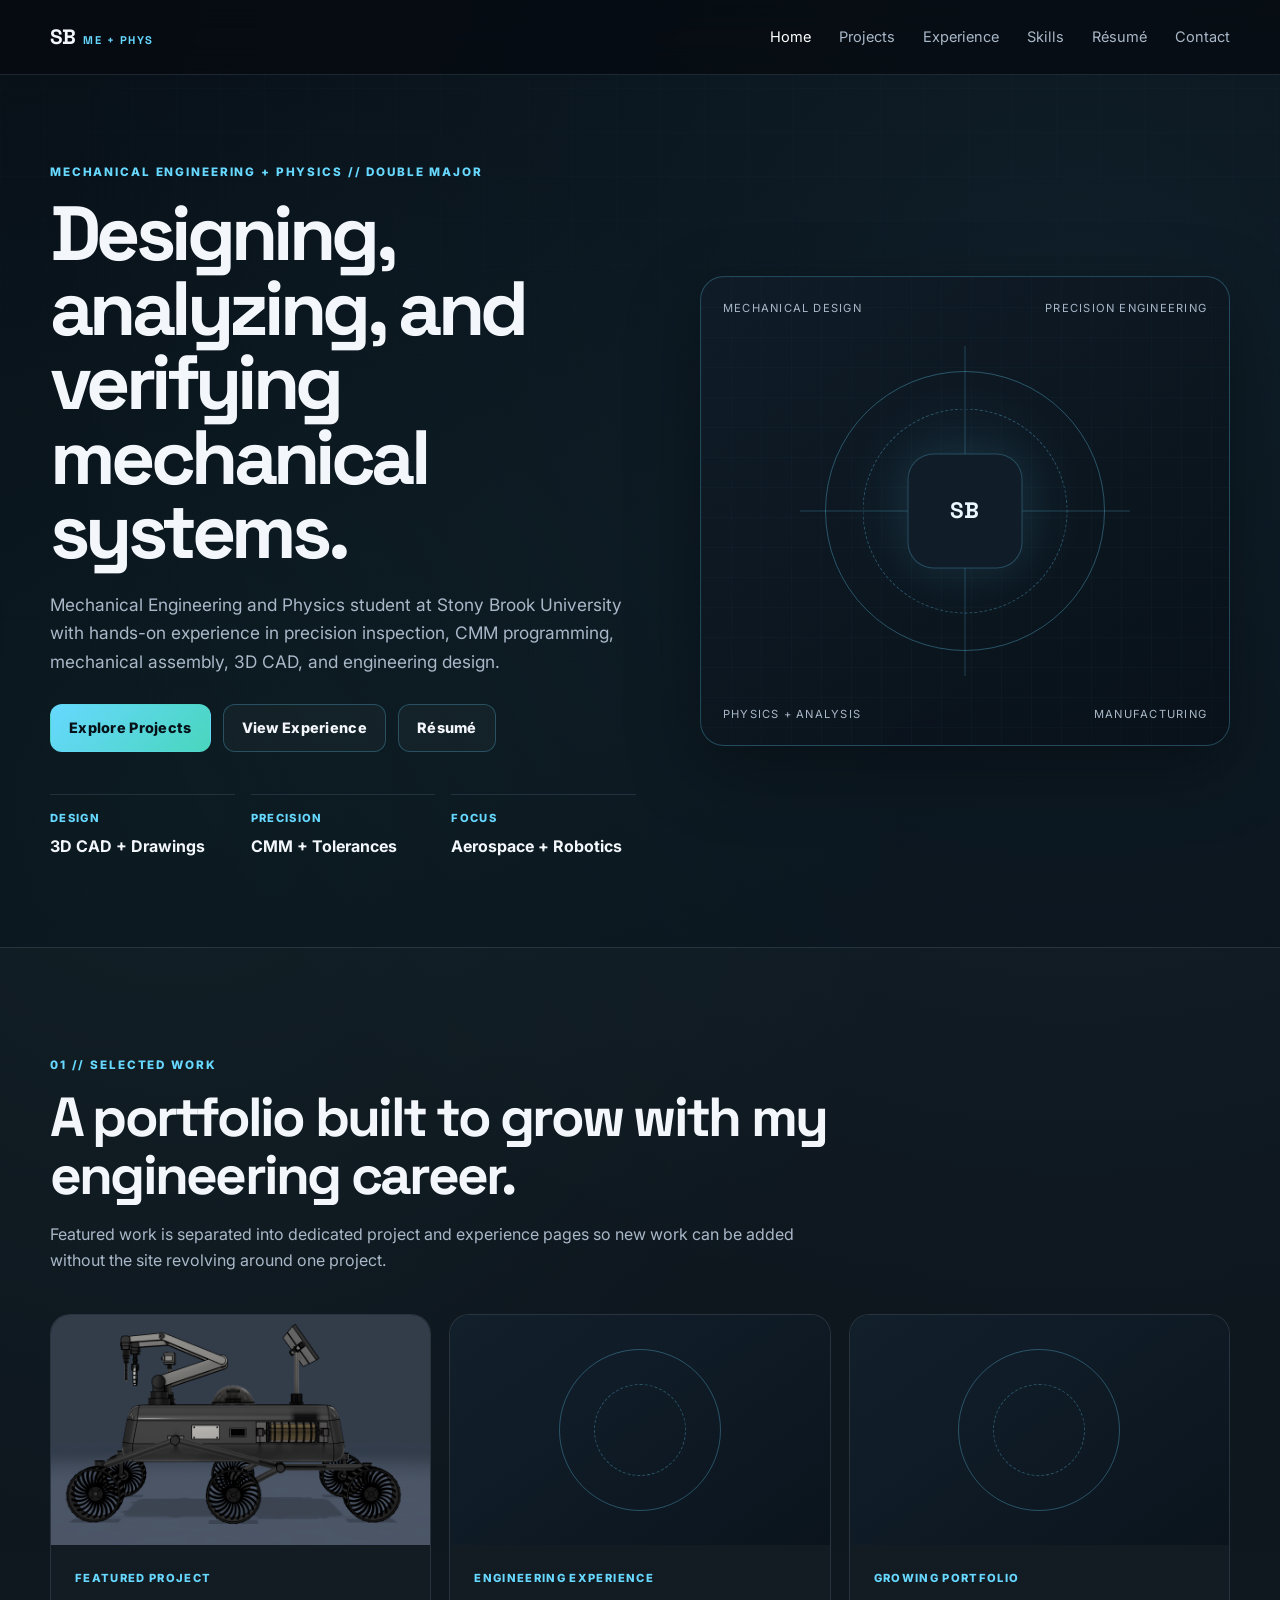
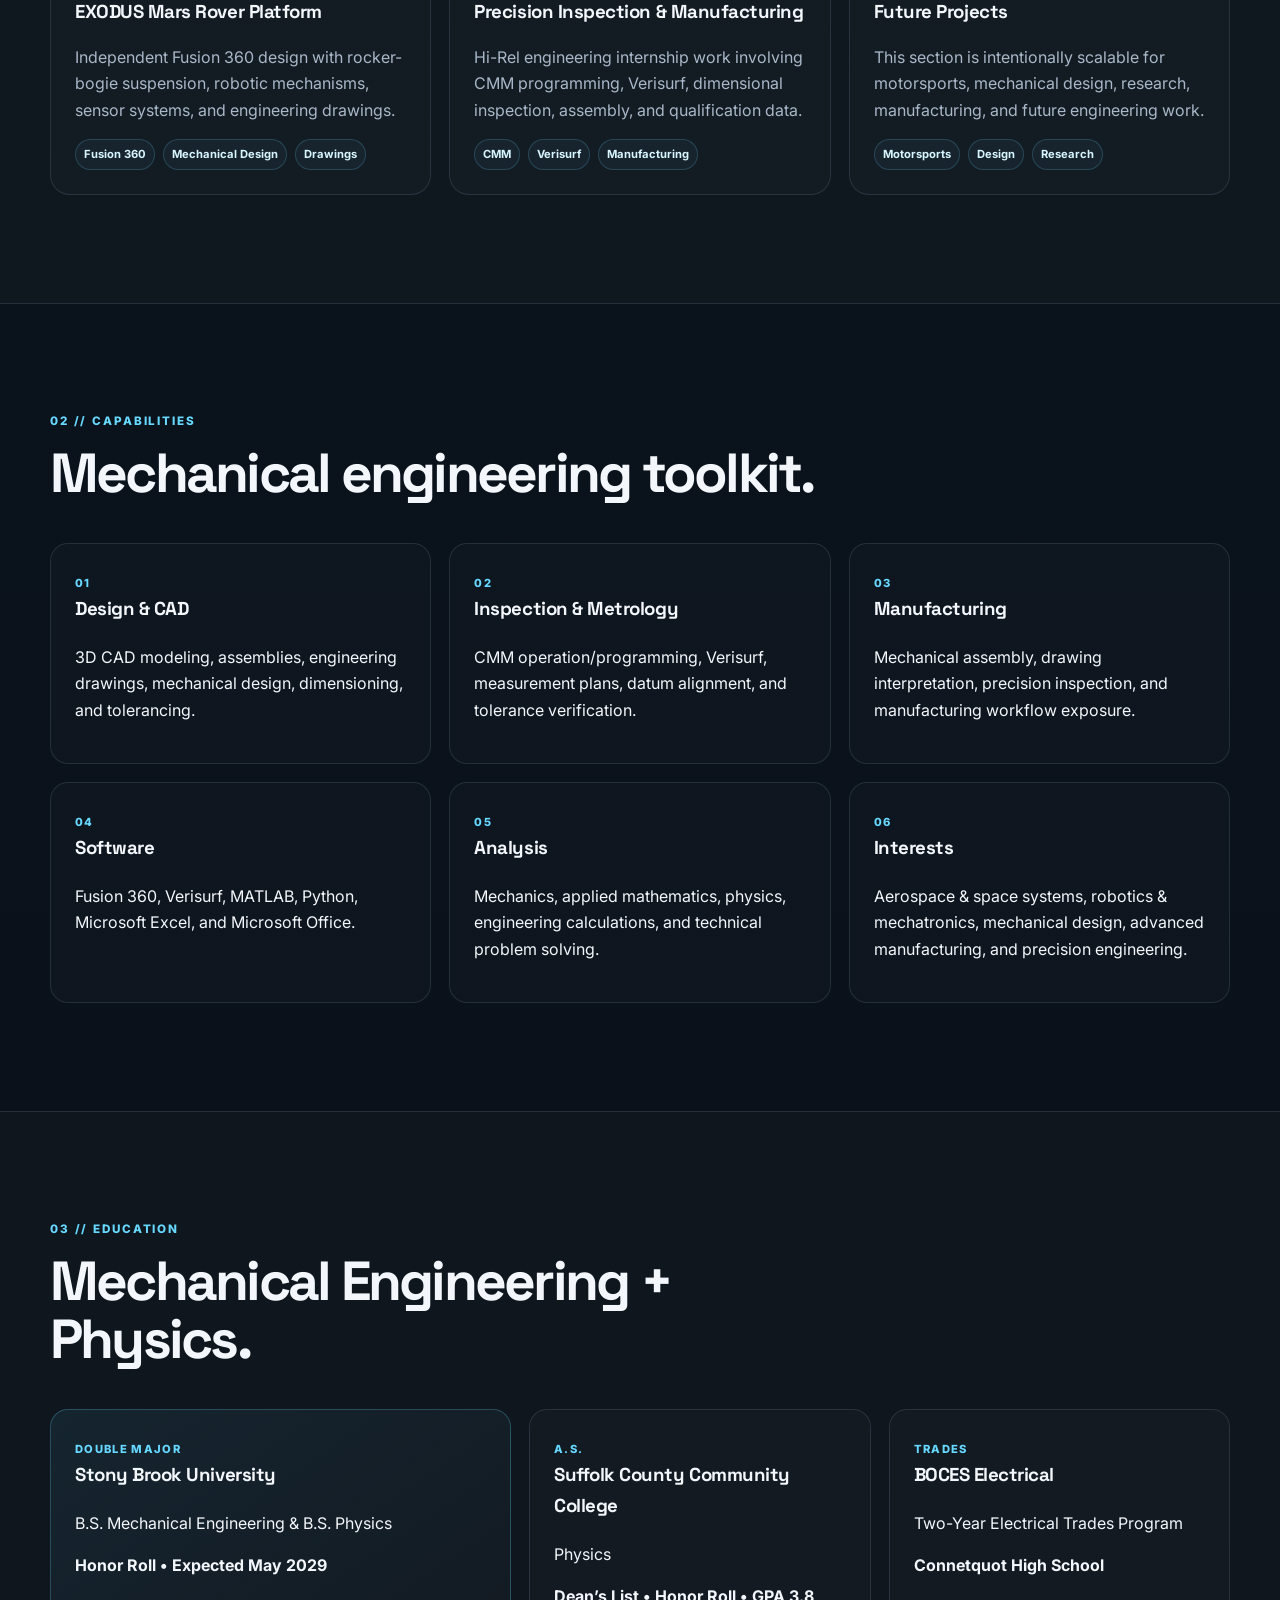
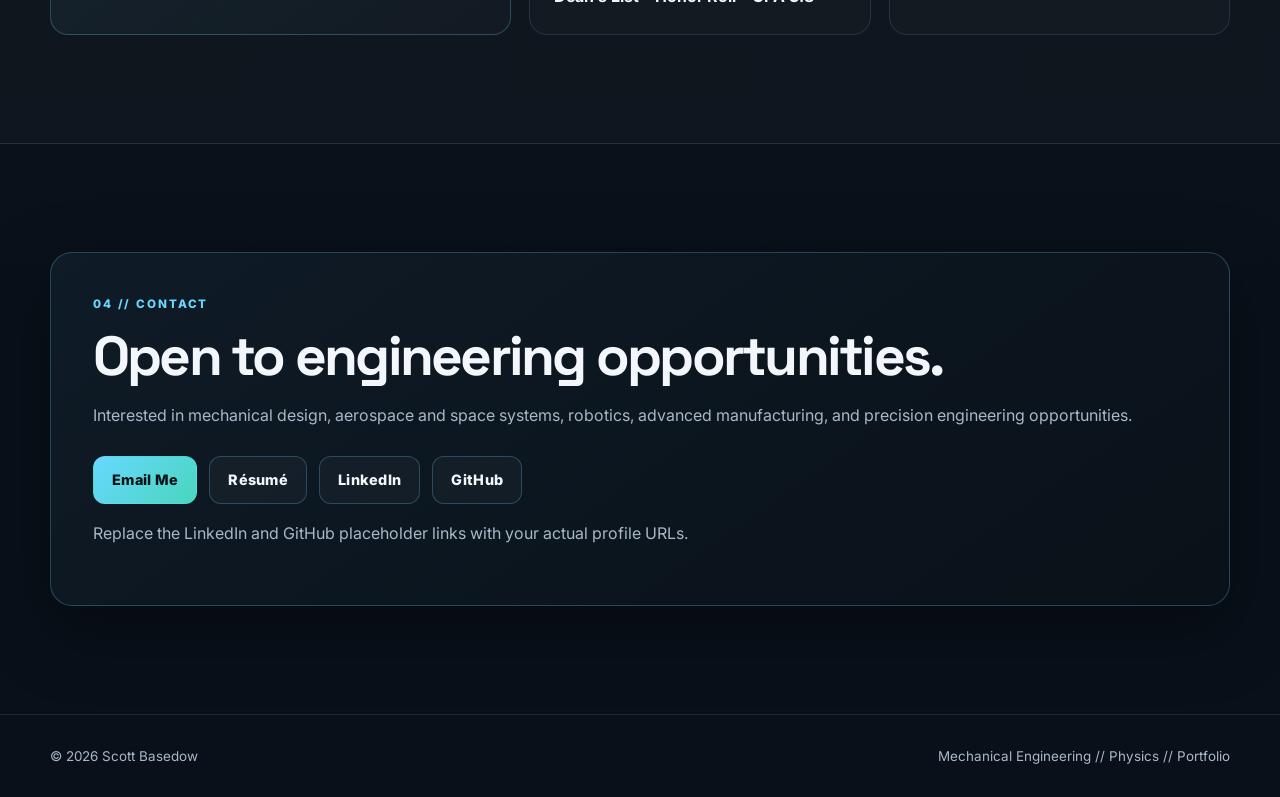
==== commit db4afb2c: "Add files via upload" ====
--- a/index.html
+++ b/index.html
@@ -1,263 +1,7 @@
-<!DOCTYPE html>
-<html lang="en">
-<head>
-  <meta charset="UTF-8">
-  <meta name="viewport" content="width=device-width, initial-scale=1.0">
-  <meta name="description" content="Scott Basedow — Mechanical Engineering & Physics portfolio focused on mechanical design, aerospace, robotics, precision engineering, and advanced manufacturing.">
-  <title>Scott Basedow | Mechanical Engineering + Physics</title>
-  <link rel="preconnect" href="https://fonts.googleapis.com">
-  <link rel="preconnect" href="https://fonts.gstatic.com" crossorigin>
-  <link href="https://fonts.googleapis.com/css2?family=Inter:wght@400;500;600;700;800&family=Space+Grotesk:wght@500;600;700&display=swap" rel="stylesheet">
-  <link rel="stylesheet" href="style.css">
-</head>
-<body>
-<header class="site-header">
-  <nav class="nav container">
-    <a class="brand" href="#home">SB<span>//ME+PHYS</span></a>
-    <button class="nav-toggle" aria-label="Open navigation" aria-expanded="false">☰</button>
-    <div class="nav-links">
-      <a href="#about">About</a>
-      <a href="#experience">Experience</a>
-      <a href="#projects">Projects</a>
-      <a href="#skills">Capabilities</a>
-      <a href="#education">Education</a>
-      <a href="#contact">Contact</a>
-    </div>
-  </nav>
-</header>
-
-<main>
-<section class="hero" id="home">
-  <div class="grid-overlay"></div>
-  <div class="container hero-grid">
-    <div class="hero-copy reveal">
-      <p class="eyebrow">MECHANICAL ENGINEERING + PHYSICS // DOUBLE MAJOR</p>
-      <h1>Designing mechanical systems with <span>precision.</span></h1>
-      <p class="hero-text">
-        Mechanical Engineering and Physics double major at Stony Brook University with hands-on experience in
-        precision inspection, CMM programming, mechanical assembly, 3D CAD, and engineering design.
-      </p>
-      <div class="hero-actions">
-        <a class="btn btn-primary" href="#projects">Explore Projects</a>
-        <a class="btn btn-secondary" href="resume.pdf" target="_blank">View Résumé</a>
-      </div>
-      <div class="quick-stats">
-        <div><strong>DESIGN</strong><span>3D CAD + mechanisms</span></div>
-        <div><strong>PRECISION</strong><span>CMM + tolerances</span></div>
-        <div><strong>ANALYSIS</strong><span>Physics + applied math</span></div>
-      </div>
-    </div>
-
-    <div class="mech-panel reveal" aria-label="Mechanical drawing inspired illustration">
-      <div class="panel-head"><span>MECHANICAL ASSEMBLY</span><span>DWG-001</span></div>
-      <div class="drawing">
-        <div class="gear gear1"></div>
-        <div class="gear gear2"></div>
-        <div class="bearing"><div class="bearing-mid"><div class="hub"></div></div></div>
-        <div class="axis axis-h"></div><div class="axis axis-v"></div>
-        <div class="dimension dim-x"><span>250.00</span></div>
-        <div class="dimension dim-y"><span>Ø80.00</span></div>
-      </div>
-      <div class="panel-foot">
-        <div><span>FIELD</span><strong>MECHANICAL</strong></div>
-        <div><span>FOCUS</span><strong>PRECISION</strong></div>
-        <div><span>STATUS</span><strong>BUILD</strong></div>
-      </div>
-    </div>
-  </div>
-</section>
-
-<section class="section" id="about">
-  <div class="container two-col">
-    <div class="section-heading reveal">
-      <p class="eyebrow">01 // PROFILE</p>
-      <h2>Engineering grounded in design, physics, and real hardware.</h2>
-    </div>
-    <div class="about-copy reveal">
-      <p>
-        I am pursuing dual B.S. degrees in Mechanical Engineering and Physics at Stony Brook University.
-        My background combines mechanical design, CAD, precision measurement, manufacturing, physics, and applied mathematics.
-      </p>
-      <p>
-        I am especially interested in aerospace and space systems, robotics and mechatronics, mechanical design,
-        advanced manufacturing, and precision engineering.
-      </p>
-      <div class="interest-strip">
-        <span>AEROSPACE</span><span>SPACE SYSTEMS</span><span>ROBOTICS</span>
-        <span>MECHANICAL DESIGN</span><span>ADVANCED MANUFACTURING</span><span>PRECISION ENGINEERING</span>
-      </div>
-    </div>
-  </div>
-</section>
-
-<section class="section alt" id="experience">
-  <div class="container">
-    <div class="section-heading reveal">
-      <p class="eyebrow">02 // EXPERIENCE</p>
-      <h2>From engineering drawings to verified hardware.</h2>
-    </div>
-    <div class="timeline">
-      <article class="timeline-item reveal">
-        <div class="timeline-date">2026–PRESENT</div>
-        <div class="timeline-content">
-          <h3>Sector Microwave Industries</h3>
-          <p class="role">Hi-Rel Engineer Intern</p>
-          <ul>
-            <li>Operate and program CMM equipment in Verisurf for precision inspection of RF/microwave components.</li>
-            <li>Create measurement plans and datum alignments for bores, diameters, depths, hole locations, planes, and geometric features.</li>
-            <li>Verify dimensions and tolerances against engineering drawings and document pass/fail inspection results.</li>
-            <li>Assemble rotor and housing assemblies following engineering drawings and shop procedures.</li>
-            <li>Compile qualification data from environmental testing for customer part qualification packages.</li>
-          </ul>
-        </div>
-      </article>
-
-      <article class="timeline-item reveal">
-        <div class="timeline-date">2025</div>
-        <div class="timeline-content">
-          <h3>R&amp;H Consulting</h3>
-          <p class="role">Project Support Assistant</p>
-          <ul>
-            <li>Supported engineering and construction operations across multiple active project sites.</li>
-            <li>Gained field exposure to HVAC, electrical, and building systems.</li>
-          </ul>
-        </div>
-      </article>
-    </div>
-  </div>
-</section>
-
-<section class="section" id="projects">
-  <div class="container">
-    <div class="section-heading reveal">
-      <p class="eyebrow">03 // SELECTED WORK</p>
-      <h2>Mechanical systems, design intent, and verification.</h2>
-    </div>
-
-    <div class="project-grid">
-      <article class="project-card featured reveal">
-        <div class="project-visual rover">
-          <div class="ground"></div>
-          <div class="rover-body"></div>
-          <div class="rover-mast"></div>
-          <div class="camera"></div>
-          <div class="solar solar-l"></div><div class="solar solar-r"></div>
-          <div class="rocker rocker-l"></div><div class="rocker rocker-r"></div>
-          <div class="wheel w1"></div><div class="wheel w2"></div><div class="wheel w3"></div>
-          <div class="wheel w4"></div><div class="wheel w5"></div><div class="wheel w6"></div>
-        </div>
-        <div class="project-body">
-          <div class="tag-row"><span>FUSION 360</span><span>MECHANICAL DESIGN</span><span>ASSEMBLIES</span></div>
-          <h3>EXODUS Mars Rover Platform</h3>
-          <p>
-            Independently designed a Mars rover platform incorporating rocker-bogie suspension, robotic mechanisms,
-            articulated solar panels, rotating sensors, and a custom chassis.
-          </p>
-          <p>
-            Produced engineering drawings, motion studies, dimensional tolerances, fits, and orthographic views.
-          </p>
-          <div class="project-meta"><span>3D CAD</span><span>Motion Studies</span><span>Fits &amp; Tolerances</span><span>Mechanical Assemblies</span></div>
-        </div>
-      </article>
-
-      <article class="project-card reveal">
-        <div class="project-icon">⌾</div>
-        <div class="tag-row"><span>CMM</span><span>VERISURF</span><span>GD&amp;T</span></div>
-        <h3>Precision Metrology</h3>
-        <p>Developed inspection workflows using datum alignment, feature measurement, dimensional verification, and engineering drawing interpretation.</p>
-      </article>
-
-      <article class="project-card reveal">
-        <div class="project-icon">⚙</div>
-        <div class="tag-row"><span>MANUFACTURING</span><span>ASSEMBLY</span></div>
-        <h3>Mechanical Assembly</h3>
-        <p>Worked with precision rotor and housing assemblies in a hi-rel manufacturing environment using drawings, tolerances, and shop procedures.</p>
-      </article>
-
-      <article class="project-card reveal">
-        <div class="project-icon">🏁</div>
-        <div class="tag-row"><span>MOTORSPORTS</span><span>TEAM ENGINEERING</span></div>
-        <h3>Stony Brook Motorsports</h3>
-        <p>Developing hands-on automotive and mechanical systems experience through Stony Brook Motorsports and collaborative engineering work.</p>
-      </article>
-    </div>
-  </div>
-</section>
-
-<section class="section alt" id="skills">
-  <div class="container">
-    <div class="section-heading reveal">
-      <p class="eyebrow">04 // CAPABILITIES</p>
-      <h2>Mechanical engineering toolkit</h2>
-    </div>
-
-    <div class="skills-grid">
-      <div class="skill-card reveal"><span class="skill-index">01</span><h3>Mechanical Design</h3><p>3D CAD modeling, assemblies, engineering drawings, mechanical design, dimensioning, tolerancing</p></div>
-      <div class="skill-card reveal"><span class="skill-index">02</span><h3>Precision Inspection</h3><p>CMM operation/programming, Verisurf, measurement plans, datum alignment, tolerance verification</p></div>
-      <div class="skill-card reveal"><span class="skill-index">03</span><h3>Manufacturing</h3><p>Mechanical assembly, drawing interpretation, dimensional inspection, process documentation</p></div>
-      <div class="skill-card reveal"><span class="skill-index">04</span><h3>Engineering Software</h3><p>Fusion 360, Verisurf, MATLAB, Python, Microsoft Excel, Microsoft Office</p></div>
-      <div class="skill-card reveal"><span class="skill-index">05</span><h3>Physics &amp; Analysis</h3><p>Mechanics, applied mathematics, physical modeling, engineering calculations, analytical problem solving</p></div>
-      <div class="skill-card reveal"><span class="skill-index">06</span><h3>Research Interests</h3><p>Aerospace &amp; space systems, robotics &amp; mechatronics, mechanical design, advanced manufacturing, precision engineering</p></div>
-    </div>
-  </div>
-</section>
-
-<section class="section" id="education">
-  <div class="container">
-    <div class="section-heading reveal">
-      <p class="eyebrow">05 // EDUCATION</p>
-      <h2>Mechanical Engineering + Physics</h2>
-    </div>
-
-    <div class="education-grid">
-      <article class="education-card primary reveal">
-        <span class="degree-code">DOUBLE MAJOR</span>
-        <h3>Stony Brook University</h3>
-        <p>B.S. Mechanical Engineering &amp; B.S. Physics</p>
-        <span>Honor Roll • Expected May 2029</span>
-      </article>
-      <article class="education-card reveal">
-        <span class="degree-code">A.S.</span>
-        <h3>Suffolk County Community College</h3>
-        <p>Physics</p>
-        <span>Dean's List • Honor Roll • GPA 3.8</span>
-      </article>
-      <article class="education-card reveal">
-        <span class="degree-code">TRADES</span>
-        <h3>BOCES Electrical</h3>
-        <p>Two-Year Electrical Trades Program</p>
-        <span>Connetquot High School</span>
-      </article>
-    </div>
-  </div>
-</section>
-
-<section class="section contact-section" id="contact">
-  <div class="container contact-card reveal">
-    <p class="eyebrow">06 // CONTACT</p>
-    <h2>Open to mechanical engineering opportunities.</h2>
-    <p>
-      Interested in mechanical design, aerospace and space systems, robotics, precision engineering,
-      advanced manufacturing, and hands-on engineering development.
-    </p>
-    <div class="contact-actions">
-      <a class="btn btn-primary" href="mailto:sbasedow01@gmail.com">Email Me</a>
-      <a class="btn btn-secondary" href="resume.pdf" target="_blank">Résumé</a>
-      <a class="btn btn-secondary" href="https://www.linkedin.com/" target="_blank" rel="noopener">LinkedIn</a>
-      <a class="btn btn-secondary" href="https://github.com/" target="_blank" rel="noopener">GitHub</a>
-    </div>
-    <p class="note">Replace the LinkedIn and GitHub links with your actual profile URLs.</p>
-  </div>
-</section>
-</main>
-
-<footer>
-  <div class="container footer-inner">
-    <span>© <span id="year"></span> Scott Basedow</span>
-    <span>MECHANICAL ENGINEERING // PHYSICS // PRECISION</span>
-  </div>
-</footer>
-
-<script src="script.js"></script>
-</body>
-</html>
+<!doctype html><html lang="en"><head><meta charset="UTF-8"><meta name="viewport" content="width=device-width,initial-scale=1"><meta name="description" content="Scott Basedow mechanical engineering and physics portfolio"><title>Scott Basedow | Mechanical Engineering Portfolio</title><link rel="preconnect" href="https://fonts.googleapis.com"><link rel="preconnect" href="https://fonts.gstatic.com" crossorigin><link href="https://fonts.googleapis.com/css2?family=Inter:wght@400;500;600;700;800&family=Space+Grotesk:wght@500;700&display=swap" rel="stylesheet"><link rel="stylesheet" href="style.css"></head><body><header class="site-header"><nav class="nav container"><a class="brand" href="index.html">SB<span>ME + PHYS</span></a><button class="nav-toggle" aria-label="Toggle navigation" aria-expanded="false">☰</button><div class="nav-links"><a href="index.html" class="active">Home</a><a href="projects.html">Projects</a><a href="experience.html">Experience</a><a href="index.html#skills">Skills</a><a href="resume.pdf" target="_blank">Résumé</a><a href="index.html#contact">Contact</a></div></nav></header><main>
+<section class="hero"><div class="container hero-grid"><div class="hero-copy reveal"><p class="eyebrow">MECHANICAL ENGINEERING + PHYSICS // DOUBLE MAJOR</p><h1>Designing, analyzing, and verifying mechanical systems.</h1><p class="lead">Mechanical Engineering and Physics student at Stony Brook University with hands-on experience in precision inspection, CMM programming, mechanical assembly, 3D CAD, and engineering design.</p><div class="btn-row"><a class="btn btn-primary" href="projects.html">Explore Projects</a><a class="btn" href="experience.html">View Experience</a><a class="btn" href="resume.pdf" target="_blank">Résumé</a></div><div class="stat-row"><div><span>DESIGN</span><strong>3D CAD + Drawings</strong></div><div><span>PRECISION</span><strong>CMM + Tolerances</strong></div><div><span>FOCUS</span><strong>Aerospace + Robotics</strong></div></div></div><div class="tech-panel reveal"><div class="tech-grid"></div><div class="tech-ring ring1"></div><div class="tech-ring ring2"></div><div class="tech-ring ring3"></div><div class="tech-axis-h"></div><div class="tech-axis-v"></div><div class="tech-core">SB</div><span class="tech-label tl1">MECHANICAL DESIGN</span><span class="tech-label tl2">PRECISION ENGINEERING</span><span class="tech-label tl3">PHYSICS + ANALYSIS</span><span class="tech-label tl4">MANUFACTURING</span></div></div></section>
+<section class="section alt"><div class="container"><div class="section-header reveal"><p class="eyebrow">01 // SELECTED WORK</p><h2>A portfolio built to grow with my engineering career.</h2><p class="section-intro">Featured work is separated into dedicated project and experience pages so new work can be added without the site revolving around one project.</p></div><div class="cards"><a class="card reveal" href="project-exodus.html"><img class="thumb" src="assets/images/rover-left-render.png" alt="EXODUS rover"><div class="card-body"><div class="card-kicker">FEATURED PROJECT</div><h3>EXODUS Mars Rover Platform</h3><p>Independent Fusion 360 design with rocker-bogie suspension, robotic mechanisms, sensor systems, and engineering drawings.</p><div class="meta-row"><span>Fusion 360</span><span>Mechanical Design</span><span>Drawings</span></div></div></a><a class="card reveal" href="experience-sector.html"><div class="abstract-thumb"></div><div class="card-body"><div class="card-kicker">ENGINEERING EXPERIENCE</div><h3>Precision Inspection & Manufacturing</h3><p>Hi-Rel engineering internship work involving CMM programming, Verisurf, dimensional inspection, assembly, and qualification data.</p><div class="meta-row"><span>CMM</span><span>Verisurf</span><span>Manufacturing</span></div></div></a><a class="card reveal" href="projects.html"><div class="abstract-thumb"></div><div class="card-body"><div class="card-kicker">GROWING PORTFOLIO</div><h3>Future Projects</h3><p>This section is intentionally scalable for motorsports, mechanical design, research, manufacturing, and future engineering work.</p><div class="meta-row"><span>Motorsports</span><span>Design</span><span>Research</span></div></div></a></div></div></section>
+<section class="section" id="skills"><div class="container"><div class="section-header reveal"><p class="eyebrow">02 // CAPABILITIES</p><h2>Mechanical engineering toolkit.</h2></div><div class="skill-grid"><div class="skill reveal"><span>01</span><h3>Design & CAD</h3><p>3D CAD modeling, assemblies, engineering drawings, mechanical design, dimensioning, and tolerancing.</p></div><div class="skill reveal"><span>02</span><h3>Inspection & Metrology</h3><p>CMM operation/programming, Verisurf, measurement plans, datum alignment, and tolerance verification.</p></div><div class="skill reveal"><span>03</span><h3>Manufacturing</h3><p>Mechanical assembly, drawing interpretation, precision inspection, and manufacturing workflow exposure.</p></div><div class="skill reveal"><span>04</span><h3>Software</h3><p>Fusion 360, Verisurf, MATLAB, Python, Microsoft Excel, and Microsoft Office.</p></div><div class="skill reveal"><span>05</span><h3>Analysis</h3><p>Mechanics, applied mathematics, physics, engineering calculations, and technical problem solving.</p></div><div class="skill reveal"><span>06</span><h3>Interests</h3><p>Aerospace & space systems, robotics & mechatronics, mechanical design, advanced manufacturing, and precision engineering.</p></div></div></div></section>
+<section class="section alt"><div class="container"><div class="section-header reveal"><p class="eyebrow">03 // EDUCATION</p><h2>Mechanical Engineering + Physics.</h2></div><div class="education-grid"><div class="education-card primary reveal"><span class="edu-tag">DOUBLE MAJOR</span><h3>Stony Brook University</h3><p>B.S. Mechanical Engineering & B.S. Physics</p><strong>Honor Roll • Expected May 2029</strong></div><div class="education-card reveal"><span class="edu-tag">A.S.</span><h3>Suffolk County Community College</h3><p>Physics</p><strong>Dean’s List • Honor Roll • GPA 3.8</strong></div><div class="education-card reveal"><span class="edu-tag">TRADES</span><h3>BOCES Electrical</h3><p>Two-Year Electrical Trades Program</p><strong>Connetquot High School</strong></div></div></div></section>
+<section class="section" id="contact"><div class="container contact-box reveal"><p class="eyebrow">04 // CONTACT</p><h2>Open to engineering opportunities.</h2><p class="lead">Interested in mechanical design, aerospace and space systems, robotics, advanced manufacturing, and precision engineering opportunities.</p><div class="btn-row"><a class="btn btn-primary" href="mailto:sbasedow01@gmail.com">Email Me</a><a class="btn" href="resume.pdf" target="_blank">Résumé</a><a class="btn" href="https://www.linkedin.com/in/scott-basedow-7019b41b5" target="_blank">LinkedIn</a><a class="btn" href="https://github.com/sbasedow" target="_blank">GitHub</a></div><p class="small-note">Replace the LinkedIn and GitHub placeholder links with your actual profile URLs.</p></div></section>
+</main><footer><div class="container footer-inner"><span>© <span id="year"></span> Scott Basedow</span><span>Mechanical Engineering // Physics // Portfolio</span></div></footer><script src="script.js"></script></body></html>
--- a/style.css
+++ b/style.css
@@ -1,52 +1,25 @@
 *{box-sizing:border-box}
 :root{
-  --bg:#101214;--bg2:#0a0c0d;--panel:#171a1d;--panel2:#1d2125;
-  --text:#f4f5f5;--muted:#a6afb6;--steel:#c8ced3;--steel2:#727c84;
-  --orange:#f08a24;--line:rgba(218,225,230,.14);--line2:rgba(218,225,230,.26)
+  --bg:#081018;--bg2:#0b141d;--panel:#101b26;--panel2:#142331;
+  --text:#f3f7fb;--muted:#a9b8c8;--line:rgba(148,181,210,.16);
+  --line2:rgba(103,216,255,.26);--accent:#67d8ff;--accent2:#49d6bd;
+  --shadow:0 24px 70px rgba(0,0,0,.34)
 }
-html{scroll-behavior:smooth}
-body{margin:0;font-family:Inter,system-ui,sans-serif;color:var(--text);background:linear-gradient(180deg,#101214,#0b0d0f 55%,#111416);line-height:1.65}
-body:after{content:"";position:fixed;inset:0;pointer-events:none;opacity:.12;background-image:repeating-linear-gradient(0deg,rgba(255,255,255,.015) 0 1px,transparent 1px 4px)}
-a{color:inherit;text-decoration:none}.container{width:min(1160px,calc(100% - 40px));margin:auto}
-.site-header{position:sticky;top:0;z-index:20;background:rgba(9,11,12,.84);backdrop-filter:blur(16px);border-bottom:1px solid var(--line)}
-.nav{height:72px;display:flex;align-items:center;justify-content:space-between}.brand{font-family:"Space Grotesk";font-weight:700;font-size:1.28rem}.brand span{font-size:.7rem;color:var(--orange);margin-left:7px;letter-spacing:.08em}
-.nav-links{display:flex;gap:28px;color:var(--muted);font-size:.88rem}.nav-links a:hover{color:var(--orange)}.nav-toggle{display:none;background:none;border:0;color:#fff;font-size:1.4rem}
-.hero{min-height:calc(100vh - 72px);display:flex;align-items:center;position:relative;overflow:hidden;padding:84px 0}
-.grid-overlay{position:absolute;inset:0;opacity:.2;background-image:linear-gradient(var(--line) 1px,transparent 1px),linear-gradient(90deg,var(--line) 1px,transparent 1px);background-size:48px 48px;mask-image:linear-gradient(to bottom,#000,transparent 92%)}
-.hero-grid{position:relative;z-index:2;display:grid;grid-template-columns:1.08fr .92fr;gap:64px;align-items:center}
-.eyebrow{color:var(--orange);font-size:.72rem;font-weight:800;letter-spacing:.16em;margin:0 0 15px}
-h1,h2,h3{font-family:"Space Grotesk",Inter,sans-serif;margin-top:0}h1{font-size:clamp(3.2rem,7vw,6.5rem);line-height:.95;letter-spacing:-.065em;margin-bottom:24px}
-h1 span{color:var(--steel);position:relative}h1 span:after{content:"";position:absolute;left:0;right:0;bottom:-5px;height:3px;background:var(--orange)}
-h2{font-size:clamp(2.15rem,4.4vw,4.15rem);line-height:1.02;letter-spacing:-.05em;margin-bottom:20px}h3{letter-spacing:-.025em}
-.hero-text{color:var(--muted);font-size:1.08rem;max-width:700px}.hero-actions,.contact-actions{display:flex;gap:12px;flex-wrap:wrap;margin-top:30px}
-.btn{min-height:48px;display:inline-flex;align-items:center;justify-content:center;padding:0 20px;border:1px solid var(--line2);background:#14171a;font-size:.88rem;font-weight:800;letter-spacing:.03em;text-transform:uppercase;transition:.2s}
-.btn:hover{transform:translateY(-2px);border-color:var(--orange)}.btn-primary{background:var(--orange);color:#111;border-color:var(--orange)}
-.quick-stats{margin-top:45px;display:grid;grid-template-columns:repeat(3,1fr);border-top:1px solid var(--line);max-width:700px}.quick-stats div{padding:18px 18px 0 0}.quick-stats strong,.quick-stats span{display:block}
-.quick-stats strong{font-size:.74rem;color:var(--steel);letter-spacing:.1em}.quick-stats span{font-size:.8rem;color:var(--muted);margin-top:4px}
-.mech-panel{min-height:500px;border:1px solid var(--line2);background:#121518;box-shadow:0 24px 70px rgba(0,0,0,.38);position:relative}
-.mech-panel:before,.mech-panel:after{content:"";position:absolute;width:18px;height:18px;border-color:var(--orange)}.mech-panel:before{top:9px;left:9px;border-top:2px solid;border-left:2px solid}.mech-panel:after{right:9px;bottom:9px;border-right:2px solid;border-bottom:2px solid}
-.panel-head,.panel-foot{display:flex;justify-content:space-between;padding:14px 18px;color:var(--muted);font-size:.68rem;letter-spacing:.1em;border-bottom:1px solid var(--line)}
-.panel-foot{border-top:1px solid var(--line);border-bottom:0}.panel-foot div{flex:1}.panel-foot span,.panel-foot strong{display:block}.panel-foot strong{color:var(--steel);margin-top:3px}
-.drawing{height:395px;display:grid;place-items:center;position:relative;overflow:hidden;background-image:linear-gradient(rgba(255,255,255,.025) 1px,transparent 1px),linear-gradient(90deg,rgba(255,255,255,.025) 1px,transparent 1px);background-size:24px 24px}
-.bearing{width:225px;height:225px;border:20px solid #67717a;border-radius:50%;display:grid;place-items:center;box-shadow:0 0 0 2px #262b2f,0 0 50px rgba(240,138,36,.08)}
-.bearing-mid{width:150px;height:150px;border:3px solid #b2bac0;border-radius:50%;display:grid;place-items:center}.hub{width:65px;height:65px;border:12px solid #919aa1;border-radius:50%;background:#111315}
-.gear{position:absolute;border-radius:50%;border:2px dashed rgba(240,138,36,.55)}.gear1{width:305px;height:305px;animation:spin 22s linear infinite}.gear2{width:270px;height:270px;border-color:rgba(200,206,211,.24);animation:spin 16s linear infinite reverse}
-.axis{position:absolute;background:rgba(240,138,36,.45)}.axis-h{width:340px;height:1px}.axis-v{height:340px;width:1px}
-.dimension{position:absolute;color:var(--orange);font-size:.68rem;letter-spacing:.08em}.dim-x{top:44px;left:50%;transform:translateX(-50%);border-top:1px solid var(--orange);width:220px;text-align:center}.dim-y{right:28px;top:50%;transform:rotate(90deg);border-top:1px solid var(--orange);width:170px;text-align:center}
-@keyframes spin{to{transform:rotate(360deg)}}
-.section{padding:110px 0}.section.alt{background:rgba(255,255,255,.022);border-block:1px solid var(--line)}.two-col{display:grid;grid-template-columns:1fr 1fr;gap:78px}.section-heading{max-width:780px;margin-bottom:46px}
-.about-copy{color:var(--muted);font-size:1.05rem}.interest-strip{display:flex;gap:8px;flex-wrap:wrap;margin-top:26px}.interest-strip span,.tag-row span{border:1px solid rgba(240,138,36,.28);background:rgba(240,138,36,.06);color:#ffd5ac;padding:5px 9px;font-size:.68rem;font-weight:800;letter-spacing:.04em}
-.timeline{display:grid;gap:20px}.timeline-item{display:grid;grid-template-columns:145px 1fr;gap:34px;padding:30px;border:1px solid var(--line);background:rgba(255,255,255,.022)}.timeline-date{color:var(--orange);font-weight:800;font-size:.78rem;letter-spacing:.06em}.timeline-content h3{font-size:1.4rem;margin-bottom:4px}.role{color:var(--steel);margin-top:0}.timeline ul{color:var(--muted);padding-left:18px}
-.project-grid{display:grid;grid-template-columns:repeat(3,1fr);gap:20px}.project-card{border:1px solid var(--line);background:#15181b;padding:26px;transition:.2s;overflow:hidden}.project-card:hover{transform:translateY(-4px);border-color:rgba(240,138,36,.35)}.project-card.featured{grid-column:span 2;padding:0}.project-body{padding:28px}.project-card p{color:var(--muted)}.tag-row{display:flex;gap:7px;flex-wrap:wrap;margin-bottom:14px}
-.project-icon{width:48px;height:48px;display:grid;place-items:center;border:1px solid var(--line2);background:#1c2024;color:var(--orange);font-size:1.35rem;margin-bottom:22px}.project-meta{display:flex;gap:16px;flex-wrap:wrap;color:var(--steel);font-size:.78rem;margin-top:18px}
-.project-visual{height:280px;position:relative;background:radial-gradient(circle at 50% 45%,rgba(240,138,36,.08),transparent 40%),linear-gradient(145deg,#191e22,#0d1012);overflow:hidden}.ground{position:absolute;left:8%;right:8%;bottom:45px;height:1px;background:#535d64}
-.rover-body{position:absolute;width:220px;height:70px;left:50%;top:43%;transform:translate(-50%,-50%);border:2px solid #9ca6ad;background:#1b2024}.rover-body:after{content:"";position:absolute;inset:12px;border:1px dashed rgba(240,138,36,.45)}
-.rover-mast{position:absolute;width:5px;height:88px;background:#a9b1b7;left:50%;top:38px}.camera{position:absolute;width:45px;height:24px;border:2px solid var(--orange);left:calc(50% - 20px);top:26px}.solar{position:absolute;width:92px;height:42px;border:2px solid #77838c;top:55px;background:repeating-linear-gradient(90deg,rgba(255,255,255,.04) 0 12px,transparent 12px 15px)}.solar-l{left:16%;transform:rotate(-7deg)}.solar-r{right:16%;transform:rotate(7deg)}
-.rocker{position:absolute;height:3px;background:#808b93;top:58%;width:165px}.rocker-l{left:16%;transform:rotate(13deg)}.rocker-r{right:16%;transform:rotate(-13deg)}.wheel{position:absolute;width:50px;height:50px;border:6px solid #77828a;border-radius:50%;bottom:24px;box-shadow:inset 0 0 0 2px #252a2e}.w1{left:10%}.w2{left:30%}.w3{left:45%}.w4{right:45%}.w5{right:30%}.w6{right:10%}
-.skills-grid{display:grid;grid-template-columns:repeat(3,1fr);gap:18px}.skill-card{padding:25px;border:1px solid var(--line);background:#15181b;position:relative}.skill-index{color:var(--orange);font-size:.7rem;font-weight:800;letter-spacing:.12em}.skill-card h3{margin-top:14px}.skill-card p{color:var(--muted);margin-bottom:0}
-.education-grid{display:grid;grid-template-columns:1.35fr 1fr 1fr;gap:18px}.education-card{padding:28px;border:1px solid var(--line);background:#15181b}.education-card.primary{border-color:rgba(240,138,36,.36);background:linear-gradient(145deg,rgba(240,138,36,.07),#15181b)}.degree-code{color:var(--orange);font-size:.68rem;font-weight:800;letter-spacing:.12em}.education-card h3{margin:14px 0 8px}.education-card p{color:var(--steel);margin:0 0 10px}.education-card span:last-child{color:var(--muted);font-size:.82rem}
-.contact-card{padding:48px;border:1px solid rgba(240,138,36,.28);background:linear-gradient(145deg,#181c20,#101315)}.contact-card p{max-width:720px;color:var(--muted)}.note{font-size:.78rem!important;margin-top:18px}
-footer{padding:30px 0;border-top:1px solid var(--line);color:var(--muted);font-size:.78rem}.footer-inner{display:flex;justify-content:space-between;gap:20px}
-.reveal{opacity:0;transform:translateY(18px);transition:opacity .7s ease,transform .7s ease}.reveal.visible{opacity:1;transform:none}
-@media(max-width:900px){.hero-grid,.two-col{grid-template-columns:1fr}.project-grid,.skills-grid{grid-template-columns:1fr 1fr}.project-card.featured{grid-column:1/-1}.education-grid{grid-template-columns:1fr 1fr}.education-card.primary{grid-column:1/-1}}
-@media(max-width:650px){.container{width:min(100% - 26px,1160px)}.nav-toggle{display:block}.nav-links{display:none;position:absolute;top:72px;left:0;right:0;background:#0d1012;padding:20px;flex-direction:column;border-bottom:1px solid var(--line)}.nav-links.open{display:flex}.hero{padding:65px 0}h1{font-size:3.2rem}.quick-stats,.project-grid,.skills-grid,.education-grid{grid-template-columns:1fr}.timeline-item{grid-template-columns:1fr;gap:8px}.project-card.featured{grid-column:auto}.contact-card{padding:30px 22px}.footer-inner{flex-direction:column}}
+html{scroll-behavior:smooth}body{margin:0;font-family:Inter,system-ui,sans-serif;color:var(--text);line-height:1.65;background:radial-gradient(circle at 84% 8%,rgba(103,216,255,.07),transparent 27%),radial-gradient(circle at 14% 20%,rgba(73,214,189,.05),transparent 22%),linear-gradient(180deg,#081018,#0a121b 48%,#091019)}
+body:before{content:"";position:fixed;inset:0;pointer-events:none;opacity:.13;background-image:linear-gradient(var(--line) 1px,transparent 1px),linear-gradient(90deg,var(--line) 1px,transparent 1px);background-size:44px 44px;mask-image:linear-gradient(to bottom,#000,transparent 90%)}
+a{color:inherit;text-decoration:none}img{display:block;max-width:100%}.container{width:min(1180px,calc(100% - 40px));margin:auto;position:relative;z-index:1}
+.site-header{position:sticky;top:0;z-index:40;background:rgba(7,12,18,.83);backdrop-filter:blur(16px);border-bottom:1px solid var(--line)}
+.nav{height:74px;display:flex;align-items:center;justify-content:space-between}.brand{font-family:'Space Grotesk';font-weight:700;font-size:1.3rem;letter-spacing:-.04em}.brand span{margin-left:8px;font-size:.7rem;letter-spacing:.13em;color:var(--accent)}
+.nav-links{display:flex;gap:28px;color:var(--muted);font-size:.91rem}.nav-links a:hover,.nav-links a.active{color:#fff}.nav-toggle{display:none;background:none;border:0;color:#fff;font-size:1.4rem}
+.eyebrow{margin:0 0 14px;color:var(--accent);font-size:.73rem;font-weight:800;letter-spacing:.16em}h1,h2,h3,h4{font-family:'Space Grotesk',Inter,sans-serif;margin-top:0}h1{font-size:clamp(3.15rem,6vw,5.7rem);line-height:.97;letter-spacing:-.06em;margin-bottom:22px}h2{font-size:clamp(2rem,4.3vw,3.8rem);line-height:1.05;letter-spacing:-.05em;margin-bottom:16px}h3{letter-spacing:-.025em}.muted,.lead,.section-intro,.card p,.page-copy p,.timeline ul,.small-note{color:var(--muted)}
+.btn-row{display:flex;gap:12px;flex-wrap:wrap;margin-top:28px}.btn{min-height:48px;display:inline-flex;align-items:center;justify-content:center;padding:0 18px;border-radius:12px;border:1px solid var(--line2);font-size:.9rem;font-weight:800;letter-spacing:.02em;background:rgba(255,255,255,.03);transition:.2s}.btn:hover{transform:translateY(-2px)}.btn-primary{background:linear-gradient(135deg,var(--accent),var(--accent2));color:#061118;border-color:transparent}
+.hero{min-height:calc(100vh - 74px);display:flex;align-items:center;padding:88px 0}.hero-grid{display:grid;grid-template-columns:1.05fr .95fr;gap:64px;align-items:center}.hero-copy .lead{font-size:1.08rem;max-width:720px}.stat-row{display:grid;grid-template-columns:repeat(3,1fr);gap:16px;margin-top:42px}.stat-row div{padding-top:14px;border-top:1px solid var(--line)}.stat-row span{display:block;color:var(--accent);font-size:.7rem;font-weight:800;letter-spacing:.12em;margin-bottom:5px}
+.tech-panel{min-height:470px;border:1px solid var(--line2);border-radius:24px;background:linear-gradient(145deg,rgba(16,28,40,.95),rgba(9,17,25,.97));box-shadow:var(--shadow);position:relative;overflow:hidden}.tech-panel:before{content:"";position:absolute;inset:0;background:radial-gradient(circle at 50% 48%,rgba(103,216,255,.08),transparent 33%)}.tech-grid{position:absolute;inset:0;background-image:linear-gradient(rgba(103,216,255,.07) 1px,transparent 1px),linear-gradient(90deg,rgba(103,216,255,.07) 1px,transparent 1px);background-size:30px 30px;opacity:.36}.tech-ring{position:absolute;border:1px solid rgba(103,216,255,.32);border-radius:50%;left:50%;top:50%;transform:translate(-50%,-50%)}.ring1{width:280px;height:280px}.ring2{width:205px;height:205px;border-style:dashed}.ring3{width:96px;height:96px;border-color:rgba(73,214,189,.5)}.tech-axis-h,.tech-axis-v{position:absolute;background:rgba(103,216,255,.24);left:50%;top:50%;transform:translate(-50%,-50%)}.tech-axis-h{width:330px;height:1px}.tech-axis-v{width:1px;height:330px}.tech-label{position:absolute;font-size:.7rem;letter-spacing:.11em;color:var(--muted)}.tl1{top:22px;left:22px}.tl2{right:22px;top:22px}.tl3{left:22px;bottom:22px}.tl4{right:22px;bottom:22px}.tech-core{position:absolute;left:50%;top:50%;transform:translate(-50%,-50%);width:115px;height:115px;border-radius:26px;display:grid;place-items:center;border:1px solid var(--line2);background:#101c28;font-family:'Space Grotesk';font-weight:700;font-size:1.4rem;color:#e9f9ff;box-shadow:0 0 45px rgba(103,216,255,.09)}
+.section{padding:108px 0}.alt{background:rgba(255,255,255,.018);border-block:1px solid var(--line)}.section-header{max-width:800px;margin-bottom:40px}.cards{display:grid;grid-template-columns:repeat(3,1fr);gap:18px}.card{border:1px solid var(--line);border-radius:20px;background:rgba(255,255,255,.02);overflow:hidden;transition:.2s}.card:hover{transform:translateY(-4px);border-color:var(--line2)}.card-body{padding:24px}.card-kicker{color:var(--accent);font-size:.7rem;font-weight:800;letter-spacing:.12em;margin-bottom:10px}.card h3{margin-bottom:10px}.thumb{width:100%;height:230px;object-fit:cover;background:#2d4055}.abstract-thumb{height:230px;position:relative;background:linear-gradient(145deg,#12202c,#0b141d);overflow:hidden}.abstract-thumb:before,.abstract-thumb:after{content:"";position:absolute;border-radius:50%;border:1px solid rgba(103,216,255,.3)}.abstract-thumb:before{width:160px;height:160px;left:50%;top:50%;transform:translate(-50%,-50%)}.abstract-thumb:after{width:90px;height:90px;left:50%;top:50%;transform:translate(-50%,-50%);border-style:dashed}.meta-row{display:flex;gap:8px;flex-wrap:wrap;margin-top:16px}.meta-row span{font-size:.7rem;font-weight:700;padding:5px 8px;border:1px solid rgba(103,216,255,.2);border-radius:999px;color:#d8f6ff;background:rgba(103,216,255,.05)}
+.split{display:grid;grid-template-columns:1fr 1fr;gap:22px}.page-hero{padding:84px 0 52px}.page-hero .lead{max-width:780px}.project-main{display:grid;grid-template-columns:.9fr 1.1fr;gap:24px;align-items:start}.info-panel{border:1px solid var(--line);border-radius:20px;padding:28px;background:rgba(255,255,255,.02)}.info-panel h3{margin-bottom:12px}.feature-grid{display:grid;grid-template-columns:1fr 1fr;gap:14px;margin-top:14px}.feature{padding:18px;border:1px solid var(--line);border-radius:16px;background:rgba(255,255,255,.015)}.feature h4{margin:0 0 8px}.gallery{display:grid;grid-template-columns:repeat(2,1fr);gap:16px}.gallery figure,.drawing-card{margin:0;border:1px solid var(--line);border-radius:18px;overflow:hidden;background:rgba(255,255,255,.02);cursor:pointer}.gallery .wide{grid-column:span 2}.gallery img{width:100%;height:250px;object-fit:cover;background:#33445c}.gallery .wide img{height:360px}.gallery figcaption,.drawing-card figcaption{padding:14px 16px;font-weight:700}.drawing-grid{display:grid;grid-template-columns:repeat(3,1fr);gap:16px}.drawing-card img{width:100%;height:220px;object-fit:cover;background:#f0f2f4}
+.timeline{display:grid;gap:18px}.timeline-item{display:grid;grid-template-columns:150px 1fr;gap:32px;padding:28px;border:1px solid var(--line);border-radius:18px;background:rgba(255,255,255,.02)}.timeline-date{color:var(--accent);font-weight:800;font-size:.75rem;letter-spacing:.1em}.role{color:#d9edf5;margin:.2rem 0 1rem}.experience-detail{display:grid;grid-template-columns:.9fr 1.1fr;gap:22px}.metric-grid{display:grid;grid-template-columns:repeat(2,1fr);gap:14px}.metric{padding:20px;border:1px solid var(--line);border-radius:16px;background:rgba(255,255,255,.015)}.metric span{display:block;color:var(--accent);font-size:.7rem;font-weight:800;letter-spacing:.1em;margin-bottom:6px}
+.skill-grid{display:grid;grid-template-columns:repeat(3,1fr);gap:18px}.skill{padding:24px;border:1px solid var(--line);border-radius:18px;background:rgba(255,255,255,.02)}.skill span{color:var(--accent);font-size:.7rem;font-weight:800;letter-spacing:.12em}.education-grid{display:grid;grid-template-columns:1.35fr 1fr 1fr;gap:18px}.education-card{padding:24px;border:1px solid var(--line);border-radius:18px;background:rgba(255,255,255,.02)}.education-card.primary{border-color:var(--line2);background:linear-gradient(145deg,rgba(103,216,255,.08),rgba(255,255,255,.02))}.education-card .edu-tag{color:var(--accent);font-size:.7rem;font-weight:800;letter-spacing:.12em}.contact-box{padding:42px;border:1px solid var(--line2);border-radius:22px;background:linear-gradient(145deg,rgba(16,28,40,.92),rgba(10,17,25,.94));box-shadow:var(--shadow)}
+footer{padding:30px 0;border-top:1px solid var(--line);color:var(--muted);font-size:.84rem}.footer-inner{display:flex;justify-content:space-between;gap:20px}.reveal{opacity:0;transform:translateY(18px);transition:.7s}.reveal.visible{opacity:1;transform:none}
+.lightbox{position:fixed;inset:0;display:none;align-items:center;justify-content:center;flex-direction:column;background:rgba(3,7,11,.91);padding:28px;z-index:80}.lightbox.open{display:flex}.lightbox img{max-width:min(1120px,92vw);max-height:78vh;border-radius:16px;box-shadow:var(--shadow);background:#fff}.lightbox p{color:#e0eff6}.lightbox-close,.lightbox-nav{position:absolute;border:1px solid var(--line2);background:rgba(255,255,255,.08);color:#fff;cursor:pointer}.lightbox-close{top:20px;right:24px;width:44px;height:44px;border-radius:50%;font-size:1.8rem}.lightbox-nav{top:50%;transform:translateY(-50%);width:50px;height:50px;border-radius:50%;font-size:2rem}.prev{left:22px}.next{right:22px}
+@media(max-width:1020px){.hero-grid,.project-main,.experience-detail,.split{grid-template-columns:1fr}.cards,.drawing-grid,.skill-grid{grid-template-columns:1fr 1fr}.education-grid{grid-template-columns:1fr 1fr}.education-card.primary{grid-column:1/-1}}
+@media(max-width:720px){.container{width:min(100% - 24px,1180px)}.nav-toggle{display:block}.nav-links{display:none;position:absolute;top:74px;left:0;right:0;flex-direction:column;gap:16px;padding:20px;background:#0a121a;border-bottom:1px solid var(--line)}.nav-links.open{display:flex}.hero{padding:62px 0}h1{font-size:2.9rem}.stat-row,.cards,.feature-grid,.gallery,.drawing-grid,.skill-grid,.education-grid,.metric-grid{grid-template-columns:1fr}.gallery .wide{grid-column:auto}.gallery img,.gallery .wide img,.drawing-card img{height:auto}.timeline-item{grid-template-columns:1fr;gap:8px}.footer-inner{flex-direction:column}.lightbox-nav{display:none}}
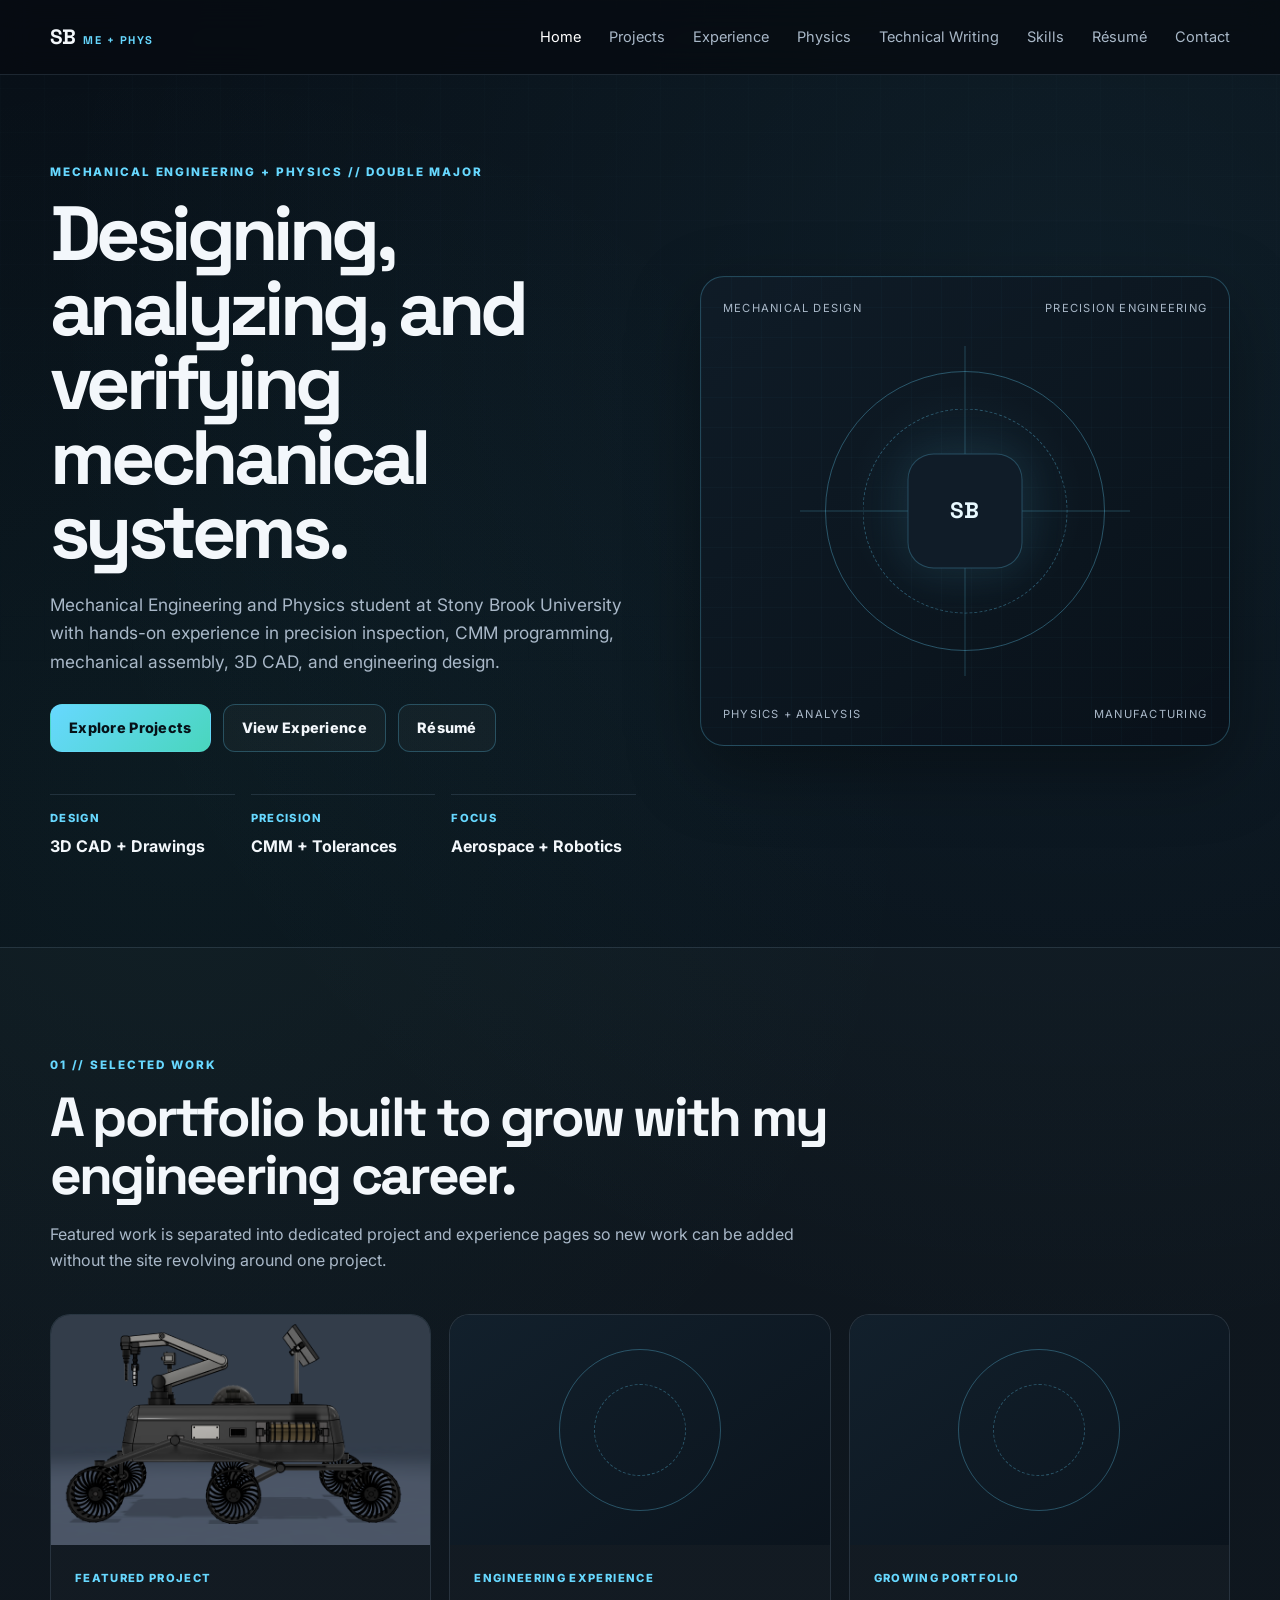
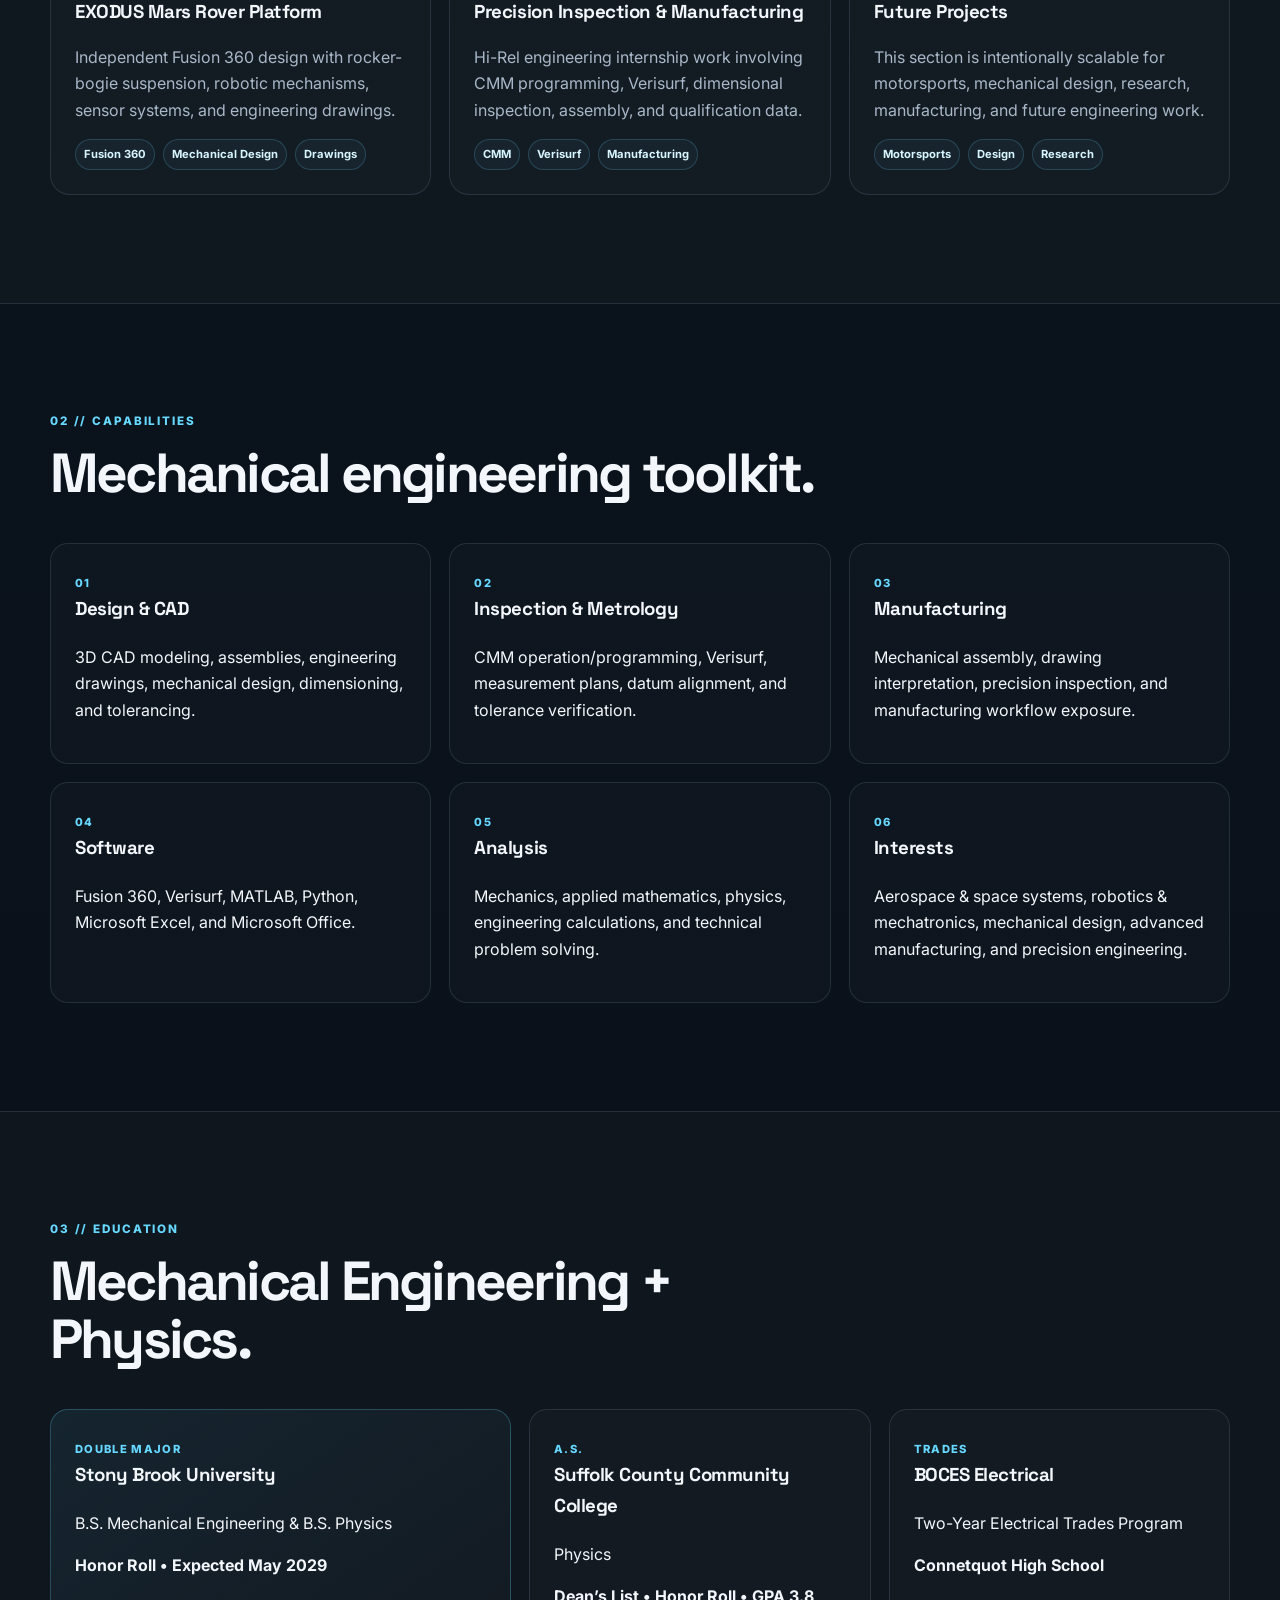
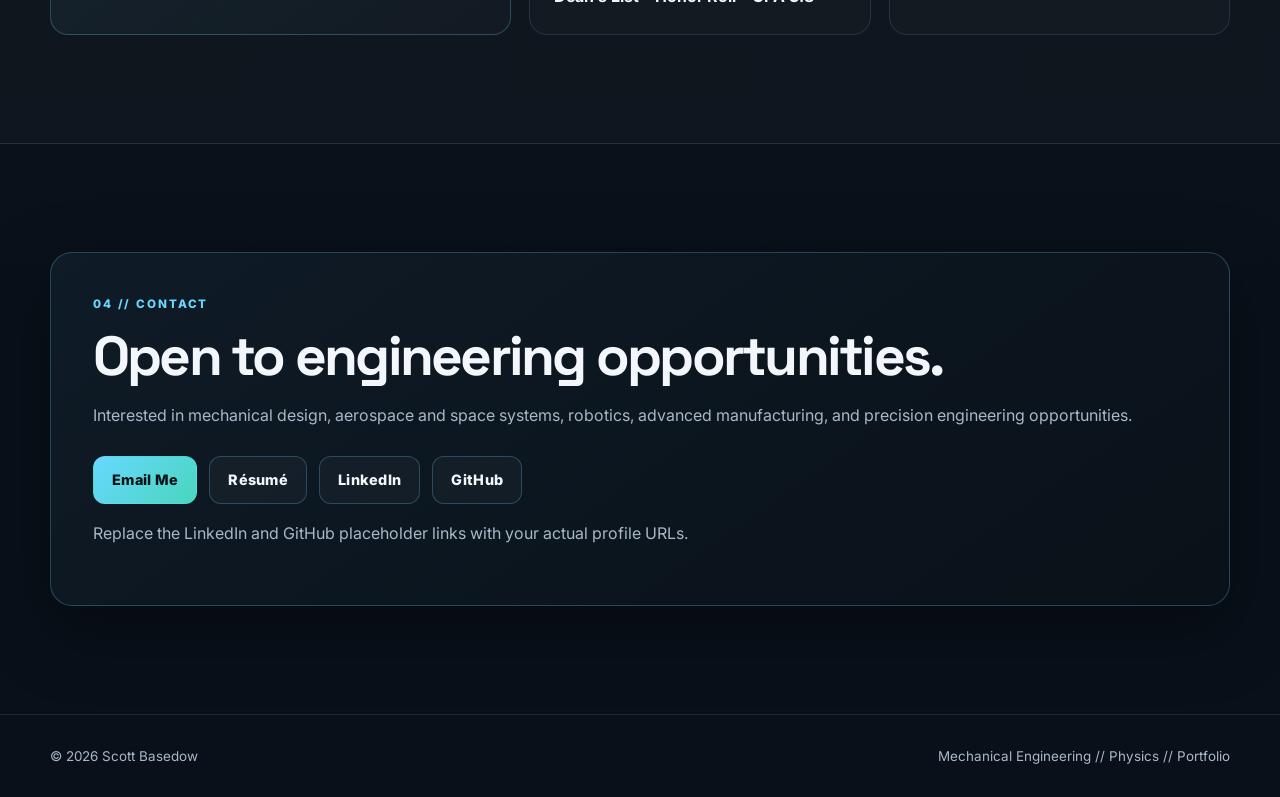
==== commit b2fd4833: "Add files via upload" ====
--- a/index.html
+++ b/index.html
@@ -1,4 +1,4 @@
-<!doctype html><html lang="en"><head><meta charset="UTF-8"><meta name="viewport" content="width=device-width,initial-scale=1"><meta name="description" content="Scott Basedow mechanical engineering and physics portfolio"><title>Scott Basedow | Mechanical Engineering Portfolio</title><link rel="preconnect" href="https://fonts.googleapis.com"><link rel="preconnect" href="https://fonts.gstatic.com" crossorigin><link href="https://fonts.googleapis.com/css2?family=Inter:wght@400;500;600;700;800&family=Space+Grotesk:wght@500;700&display=swap" rel="stylesheet"><link rel="stylesheet" href="style.css"></head><body><header class="site-header"><nav class="nav container"><a class="brand" href="index.html">SB<span>ME + PHYS</span></a><button class="nav-toggle" aria-label="Toggle navigation" aria-expanded="false">☰</button><div class="nav-links"><a href="index.html" class="active">Home</a><a href="projects.html">Projects</a><a href="experience.html">Experience</a><a href="index.html#skills">Skills</a><a href="resume.pdf" target="_blank">Résumé</a><a href="index.html#contact">Contact</a></div></nav></header><main>
+<!doctype html><html lang="en"><head><meta charset="UTF-8"><meta name="viewport" content="width=device-width,initial-scale=1"><meta name="description" content="Scott Basedow mechanical engineering and physics portfolio"><title>Scott Basedow | Mechanical Engineering Portfolio</title><link rel="preconnect" href="https://fonts.googleapis.com"><link rel="preconnect" href="https://fonts.gstatic.com" crossorigin><link href="https://fonts.googleapis.com/css2?family=Inter:wght@400;500;600;700;800&family=Space+Grotesk:wght@500;700&display=swap" rel="stylesheet"><link rel="stylesheet" href="style.css"></head><body><header class="site-header"><nav class="nav container"><a class="brand" href="index.html">SB<span>ME + PHYS</span></a><button class="nav-toggle" aria-label="Toggle navigation" aria-expanded="false">☰</button><div class="nav-links"><a href="index.html" class="active">Home</a><a href="projects.html">Projects</a><a href="experience.html">Experience</a><a href="physics.html">Physics</a><a href="technical-writing.html">Technical Writing</a><a href="index.html#skills">Skills</a><a href="resume.pdf" target="_blank">Résumé</a><a href="index.html#contact">Contact</a></div></nav></header><main>
 <section class="hero"><div class="container hero-grid"><div class="hero-copy reveal"><p class="eyebrow">MECHANICAL ENGINEERING + PHYSICS // DOUBLE MAJOR</p><h1>Designing, analyzing, and verifying mechanical systems.</h1><p class="lead">Mechanical Engineering and Physics student at Stony Brook University with hands-on experience in precision inspection, CMM programming, mechanical assembly, 3D CAD, and engineering design.</p><div class="btn-row"><a class="btn btn-primary" href="projects.html">Explore Projects</a><a class="btn" href="experience.html">View Experience</a><a class="btn" href="resume.pdf" target="_blank">Résumé</a></div><div class="stat-row"><div><span>DESIGN</span><strong>3D CAD + Drawings</strong></div><div><span>PRECISION</span><strong>CMM + Tolerances</strong></div><div><span>FOCUS</span><strong>Aerospace + Robotics</strong></div></div></div><div class="tech-panel reveal"><div class="tech-grid"></div><div class="tech-ring ring1"></div><div class="tech-ring ring2"></div><div class="tech-ring ring3"></div><div class="tech-axis-h"></div><div class="tech-axis-v"></div><div class="tech-core">SB</div><span class="tech-label tl1">MECHANICAL DESIGN</span><span class="tech-label tl2">PRECISION ENGINEERING</span><span class="tech-label tl3">PHYSICS + ANALYSIS</span><span class="tech-label tl4">MANUFACTURING</span></div></div></section>
 <section class="section alt"><div class="container"><div class="section-header reveal"><p class="eyebrow">01 // SELECTED WORK</p><h2>A portfolio built to grow with my engineering career.</h2><p class="section-intro">Featured work is separated into dedicated project and experience pages so new work can be added without the site revolving around one project.</p></div><div class="cards"><a class="card reveal" href="project-exodus.html"><img class="thumb" src="assets/images/rover-left-render.png" alt="EXODUS rover"><div class="card-body"><div class="card-kicker">FEATURED PROJECT</div><h3>EXODUS Mars Rover Platform</h3><p>Independent Fusion 360 design with rocker-bogie suspension, robotic mechanisms, sensor systems, and engineering drawings.</p><div class="meta-row"><span>Fusion 360</span><span>Mechanical Design</span><span>Drawings</span></div></div></a><a class="card reveal" href="experience-sector.html"><div class="abstract-thumb"></div><div class="card-body"><div class="card-kicker">ENGINEERING EXPERIENCE</div><h3>Precision Inspection & Manufacturing</h3><p>Hi-Rel engineering internship work involving CMM programming, Verisurf, dimensional inspection, assembly, and qualification data.</p><div class="meta-row"><span>CMM</span><span>Verisurf</span><span>Manufacturing</span></div></div></a><a class="card reveal" href="projects.html"><div class="abstract-thumb"></div><div class="card-body"><div class="card-kicker">GROWING PORTFOLIO</div><h3>Future Projects</h3><p>This section is intentionally scalable for motorsports, mechanical design, research, manufacturing, and future engineering work.</p><div class="meta-row"><span>Motorsports</span><span>Design</span><span>Research</span></div></div></a></div></div></section>
 <section class="section" id="skills"><div class="container"><div class="section-header reveal"><p class="eyebrow">02 // CAPABILITIES</p><h2>Mechanical engineering toolkit.</h2></div><div class="skill-grid"><div class="skill reveal"><span>01</span><h3>Design & CAD</h3><p>3D CAD modeling, assemblies, engineering drawings, mechanical design, dimensioning, and tolerancing.</p></div><div class="skill reveal"><span>02</span><h3>Inspection & Metrology</h3><p>CMM operation/programming, Verisurf, measurement plans, datum alignment, and tolerance verification.</p></div><div class="skill reveal"><span>03</span><h3>Manufacturing</h3><p>Mechanical assembly, drawing interpretation, precision inspection, and manufacturing workflow exposure.</p></div><div class="skill reveal"><span>04</span><h3>Software</h3><p>Fusion 360, Verisurf, MATLAB, Python, Microsoft Excel, and Microsoft Office.</p></div><div class="skill reveal"><span>05</span><h3>Analysis</h3><p>Mechanics, applied mathematics, physics, engineering calculations, and technical problem solving.</p></div><div class="skill reveal"><span>06</span><h3>Interests</h3><p>Aerospace & space systems, robotics & mechatronics, mechanical design, advanced manufacturing, and precision engineering.</p></div></div></div></section>
--- a/style.css
+++ b/style.css
@@ -23,3 +23,50 @@
 .lightbox{position:fixed;inset:0;display:none;align-items:center;justify-content:center;flex-direction:column;background:rgba(3,7,11,.91);padding:28px;z-index:80}.lightbox.open{display:flex}.lightbox img{max-width:min(1120px,92vw);max-height:78vh;border-radius:16px;box-shadow:var(--shadow);background:#fff}.lightbox p{color:#e0eff6}.lightbox-close,.lightbox-nav{position:absolute;border:1px solid var(--line2);background:rgba(255,255,255,.08);color:#fff;cursor:pointer}.lightbox-close{top:20px;right:24px;width:44px;height:44px;border-radius:50%;font-size:1.8rem}.lightbox-nav{top:50%;transform:translateY(-50%);width:50px;height:50px;border-radius:50%;font-size:2rem}.prev{left:22px}.next{right:22px}
 @media(max-width:1020px){.hero-grid,.project-main,.experience-detail,.split{grid-template-columns:1fr}.cards,.drawing-grid,.skill-grid{grid-template-columns:1fr 1fr}.education-grid{grid-template-columns:1fr 1fr}.education-card.primary{grid-column:1/-1}}
 @media(max-width:720px){.container{width:min(100% - 24px,1180px)}.nav-toggle{display:block}.nav-links{display:none;position:absolute;top:74px;left:0;right:0;flex-direction:column;gap:16px;padding:20px;background:#0a121a;border-bottom:1px solid var(--line)}.nav-links.open{display:flex}.hero{padding:62px 0}h1{font-size:2.9rem}.stat-row,.cards,.feature-grid,.gallery,.drawing-grid,.skill-grid,.education-grid,.metric-grid{grid-template-columns:1fr}.gallery .wide{grid-column:auto}.gallery img,.gallery .wide img,.drawing-card img{height:auto}.timeline-item{grid-template-columns:1fr;gap:8px}.footer-inner{flex-direction:column}.lightbox-nav{display:none}}
+
+/* V7: additional projects + technical writing */
+.contain-thumb{object-fit:contain;background:#e9e9e9}
+.additional-cards{grid-template-columns:repeat(2,minmax(0,1fr));max-width:850px}
+.report-thumb{height:230px;position:relative;display:grid;place-items:center;background:linear-gradient(145deg,#12202c,#0b141d);overflow:hidden}
+.report-thumb:before{content:"";position:absolute;width:145px;height:185px;background:#f4f6f7;border-radius:5px;box-shadow:0 18px 45px rgba(0,0,0,.32);transform:rotate(-3deg)}
+.report-thumb span{position:relative;z-index:2;text-align:center;color:#0a1720;font-family:'Space Grotesk';font-weight:700;letter-spacing:.08em;line-height:1.2}
+.report-lines{position:absolute;z-index:2;width:92px;height:64px;top:58%;left:50%;transform:translate(-50%,-50%);background:repeating-linear-gradient(to bottom,#b5c0c8 0 2px,transparent 2px 11px)}
+.project-screen{width:100%;border-radius:14px;border:1px solid var(--line);background:#eee}
+.image-caption{margin:12px 0 0;color:var(--muted);font-size:.82rem}
+.writing-layout{display:grid;grid-template-columns:1.1fr .9fr;gap:24px;align-items:stretch}
+.report-placeholder{min-height:500px;border:1px solid var(--line2);border-radius:20px;background:linear-gradient(145deg,#111f2b,#0b151e);display:grid;place-items:center;position:relative;overflow:hidden}
+.report-placeholder:before{content:"";position:absolute;inset:0;background-image:linear-gradient(rgba(103,216,255,.05) 1px,transparent 1px),linear-gradient(90deg,rgba(103,216,255,.05) 1px,transparent 1px);background-size:28px 28px}
+.paper-sheet{position:relative;z-index:2;width:260px;height:345px;background:#f7f8f8;border-radius:5px;padding:30px;box-shadow:0 25px 60px rgba(0,0,0,.35)}
+.paper-title{width:72%;height:10px;background:#223541;margin-bottom:10px}.paper-subtitle{width:46%;height:6px;background:#92a3ae;margin-bottom:26px}
+.paper-line{height:5px;background:#c5cdd2;margin:10px 0;width:72%}.paper-line.wide{width:100%}
+.paper-figure{height:96px;margin:22px 0;border:1px solid #8da1ad;background:linear-gradient(145deg,#e5ecef,#f6f8f9);display:grid;place-items:center;color:#60717c;font-size:.65rem;letter-spacing:.09em;font-weight:800}
+.coming-badge{position:absolute;z-index:3;right:22px;bottom:22px;padding:7px 10px;border:1px solid var(--line2);border-radius:999px;background:#0c1b25;color:var(--accent);font-size:.68rem;font-weight:800;letter-spacing:.12em}
+@media(max-width:1020px){.writing-layout{grid-template-columns:1fr}}
+@media(max-width:720px){.additional-cards{grid-template-columns:1fr}}
+
+/* V8: physics + instrumentation */
+.physics-grid{display:grid;grid-template-columns:repeat(3,minmax(0,1fr));gap:18px}
+.physics-card{padding:24px;border:1px solid var(--line);border-radius:18px;background:rgba(255,255,255,.02)}
+.physics-card h3{margin:14px 0 8px}
+.physics-card p{color:var(--muted);margin:0}
+.instrument-icon{width:58px;height:58px;border:1px solid var(--line2);border-radius:14px;background:#0c1a24;position:relative;display:grid;place-items:center;color:var(--accent)}
+.scope-icon:before{content:"";width:34px;height:24px;border:2px solid currentColor;border-radius:3px}
+.scope-icon span{position:absolute;width:25px;height:2px;background:currentColor;transform:rotate(-12deg);box-shadow:7px 5px 0 -1px currentColor,-7px -5px 0 -1px currentColor}
+.wave-icon:before{content:"∿";font-size:2.4rem;line-height:1;font-weight:700}
+.meter-icon:before{content:"V";font-family:'Space Grotesk';font-size:1.6rem;font-weight:700;border:2px solid currentColor;width:32px;height:32px;border-radius:50%;display:grid;place-items:center}
+.breadboard-icon:before{content:"";width:34px;height:28px;border:2px solid currentColor;background:radial-gradient(circle,currentColor 1.2px,transparent 1.4px);background-size:7px 7px}
+.supply-icon:before{content:"DC";font-family:'Space Grotesk';font-size:.9rem;font-weight:800;border:2px solid currentColor;padding:7px 5px;border-radius:3px}
+.data-icon:before{content:"Σ";font-family:serif;font-size:2rem;font-weight:700}
+.physics-detail-grid{display:grid;grid-template-columns:1.05fr .95fr;gap:24px}
+.instrument-panel{border:1px solid var(--line2);border-radius:20px;overflow:hidden;background:#0b151e;box-shadow:var(--shadow)}
+.scope-screen{height:360px;position:relative;display:grid;place-items:center;color:var(--accent);background:#071119;overflow:hidden}
+.scope-grid{position:absolute;inset:0;background-image:linear-gradient(rgba(103,216,255,.08) 1px,transparent 1px),linear-gradient(90deg,rgba(103,216,255,.08) 1px,transparent 1px);background-size:40px 40px}
+.scope-screen svg{position:relative;width:88%;filter:drop-shadow(0 0 9px rgba(103,216,255,.28))}
+.instrument-readout{display:grid;grid-template-columns:repeat(3,1fr);gap:10px;padding:16px 18px;border-top:1px solid var(--line)}
+.instrument-readout span,.instrument-readout strong{display:block}.instrument-readout span{color:var(--muted);font-size:.66rem;letter-spacing:.12em}.instrument-readout strong{font-size:.82rem;margin-top:4px}
+.physics-thumb{height:230px;display:grid;place-items:center;position:relative;overflow:hidden;background:linear-gradient(145deg,#0d1d28,#07121a);color:var(--accent)}
+.physics-thumb:before{content:"";position:absolute;inset:0;background-image:linear-gradient(rgba(103,216,255,.07) 1px,transparent 1px),linear-gradient(90deg,rgba(103,216,255,.07) 1px,transparent 1px);background-size:25px 25px}
+.physics-thumb span{position:relative;z-index:2;text-align:center;font-family:'Space Grotesk';font-weight:700;letter-spacing:.1em;line-height:1.15}
+.physics-wave{position:absolute;z-index:2;width:170px;height:60px;border-top:4px solid currentColor;border-radius:50%;transform:translateY(30px) rotate(-4deg);opacity:.7}
+@media(max-width:1020px){.physics-grid{grid-template-columns:1fr 1fr}.physics-detail-grid{grid-template-columns:1fr}}
+@media(max-width:720px){.physics-grid{grid-template-columns:1fr}.scope-screen{height:280px}}
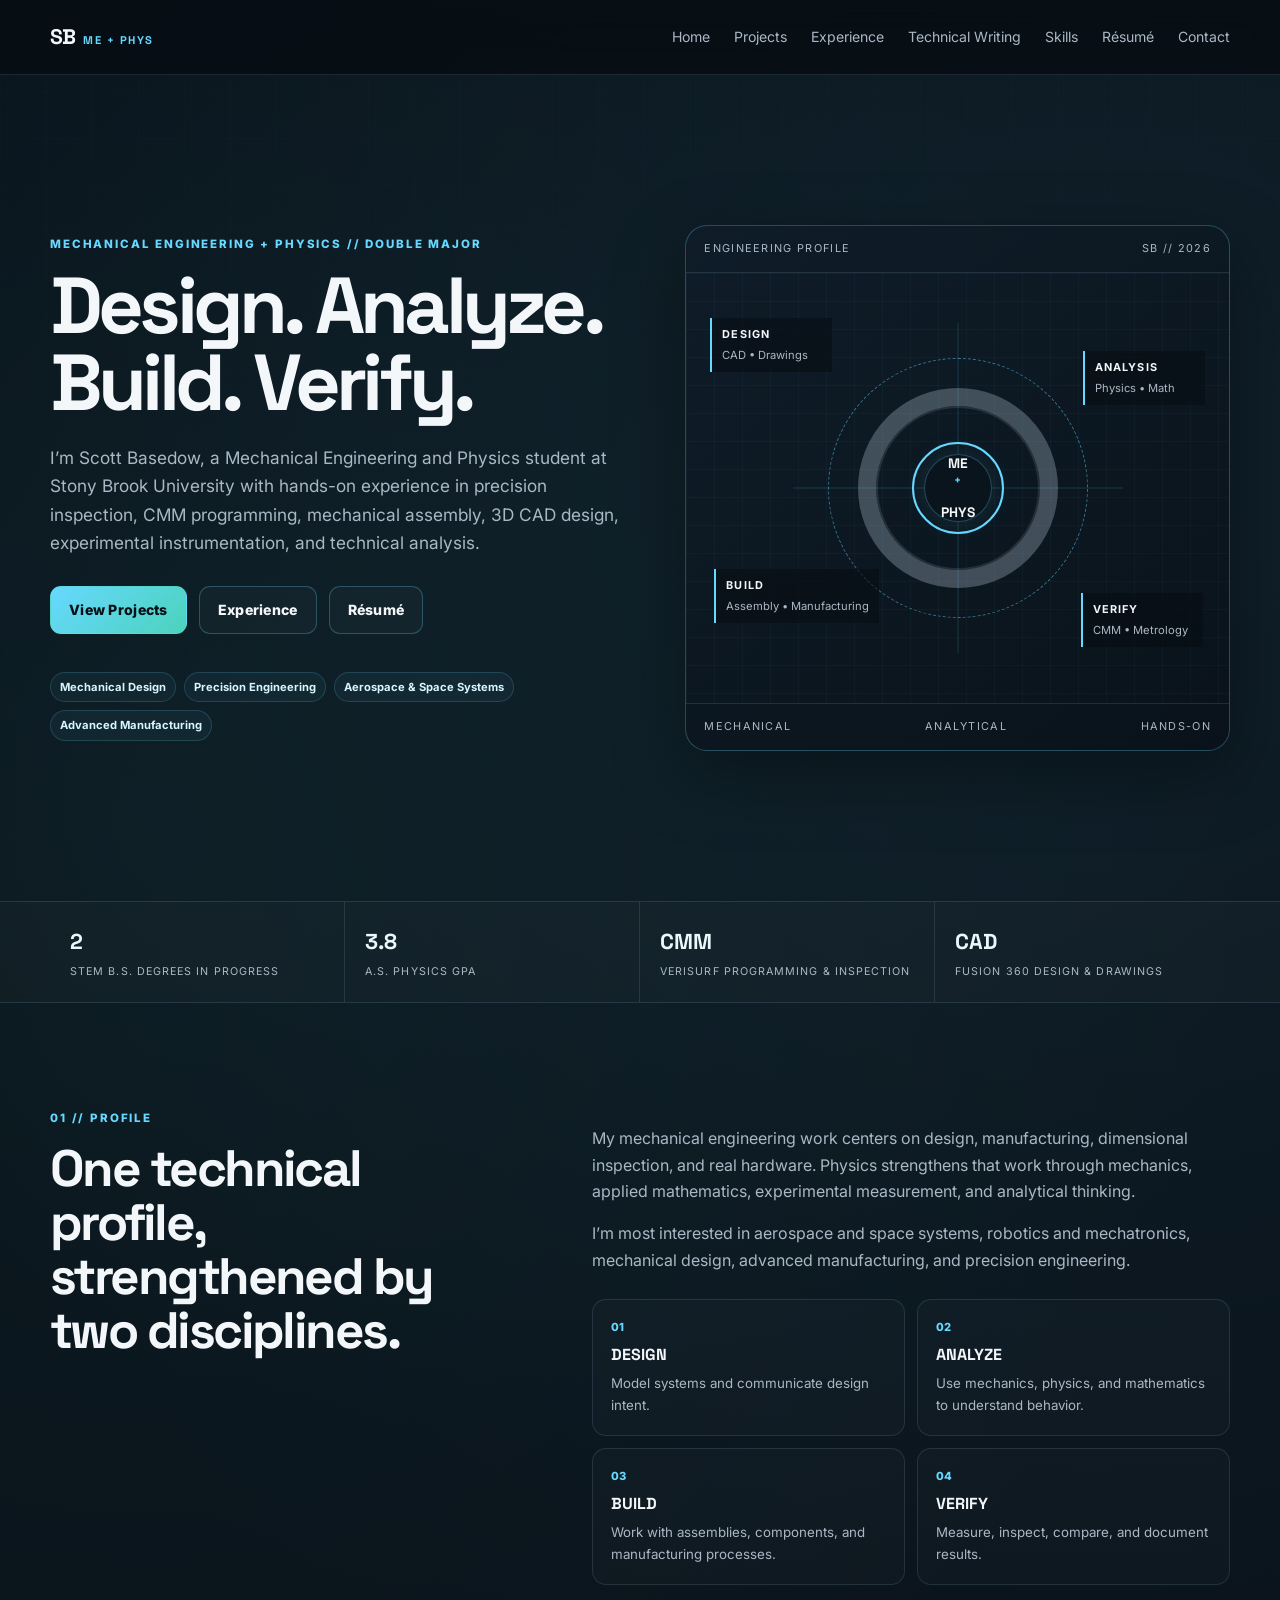
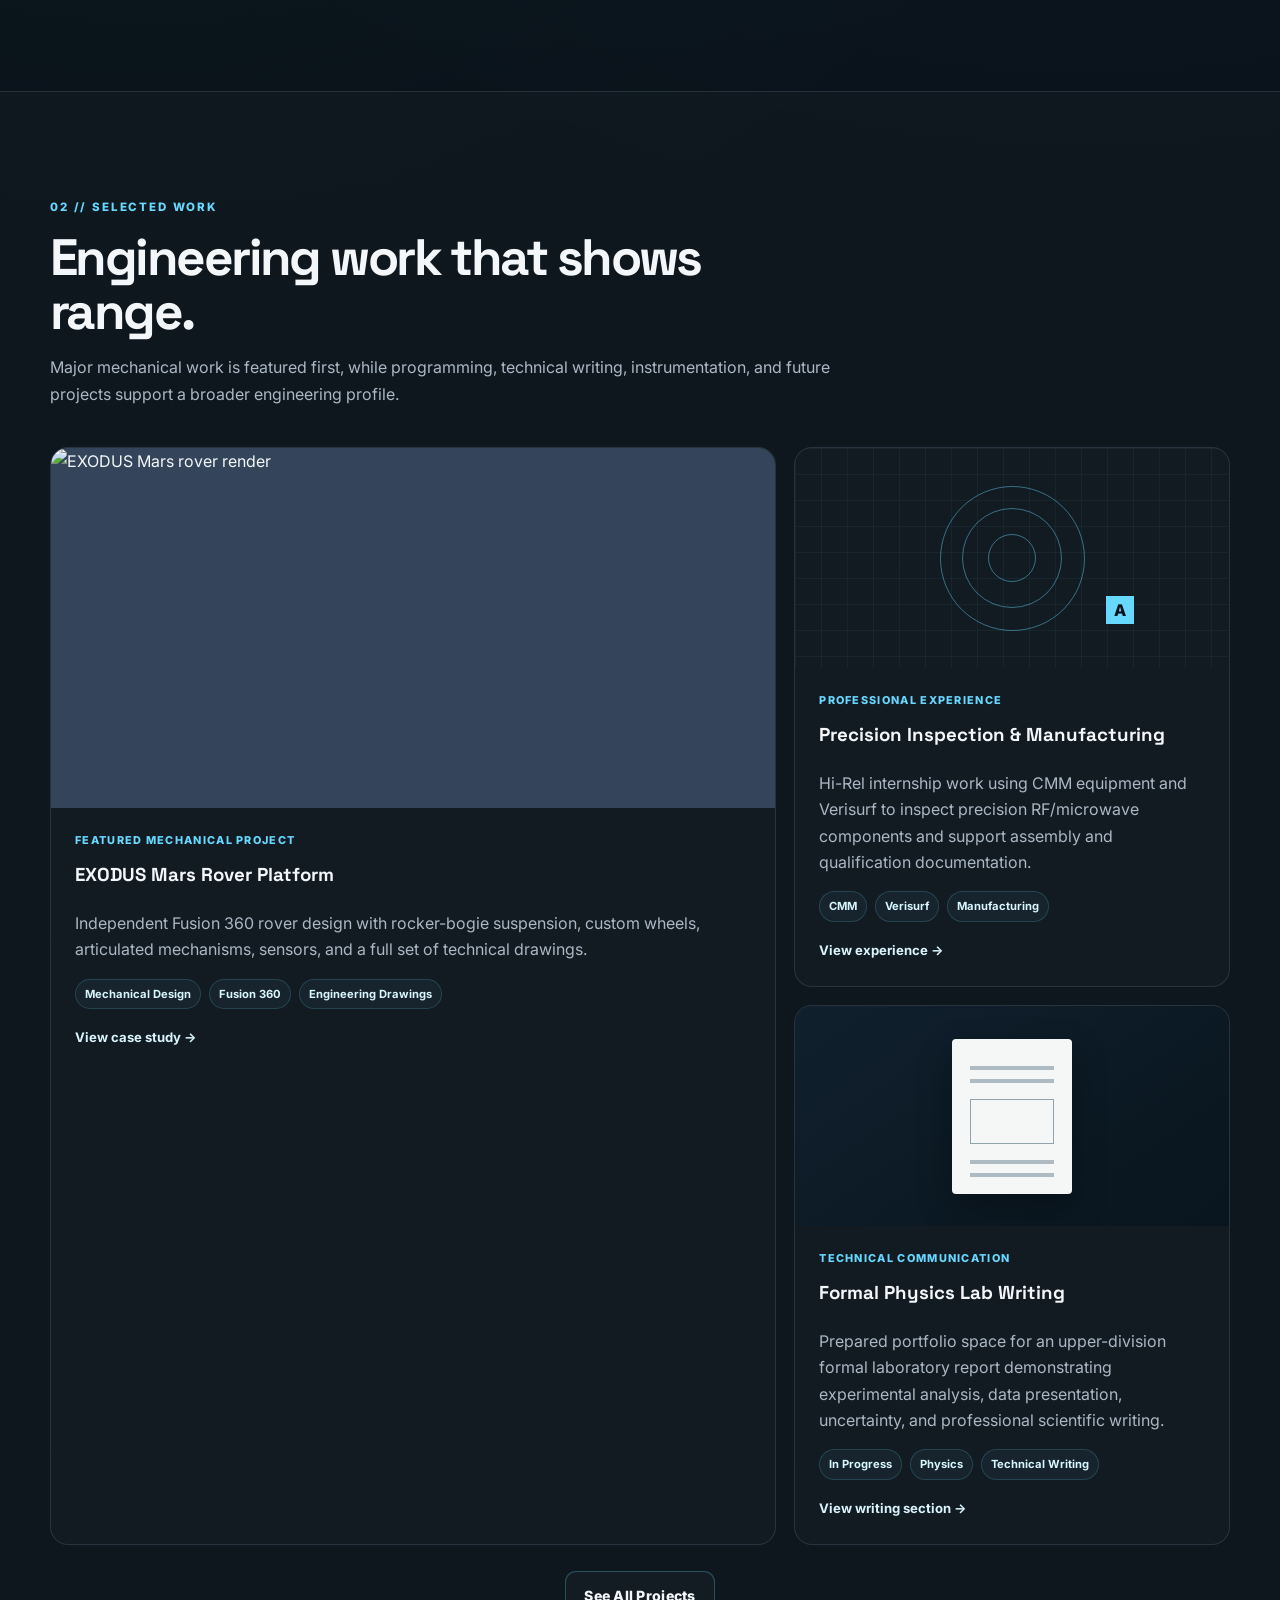
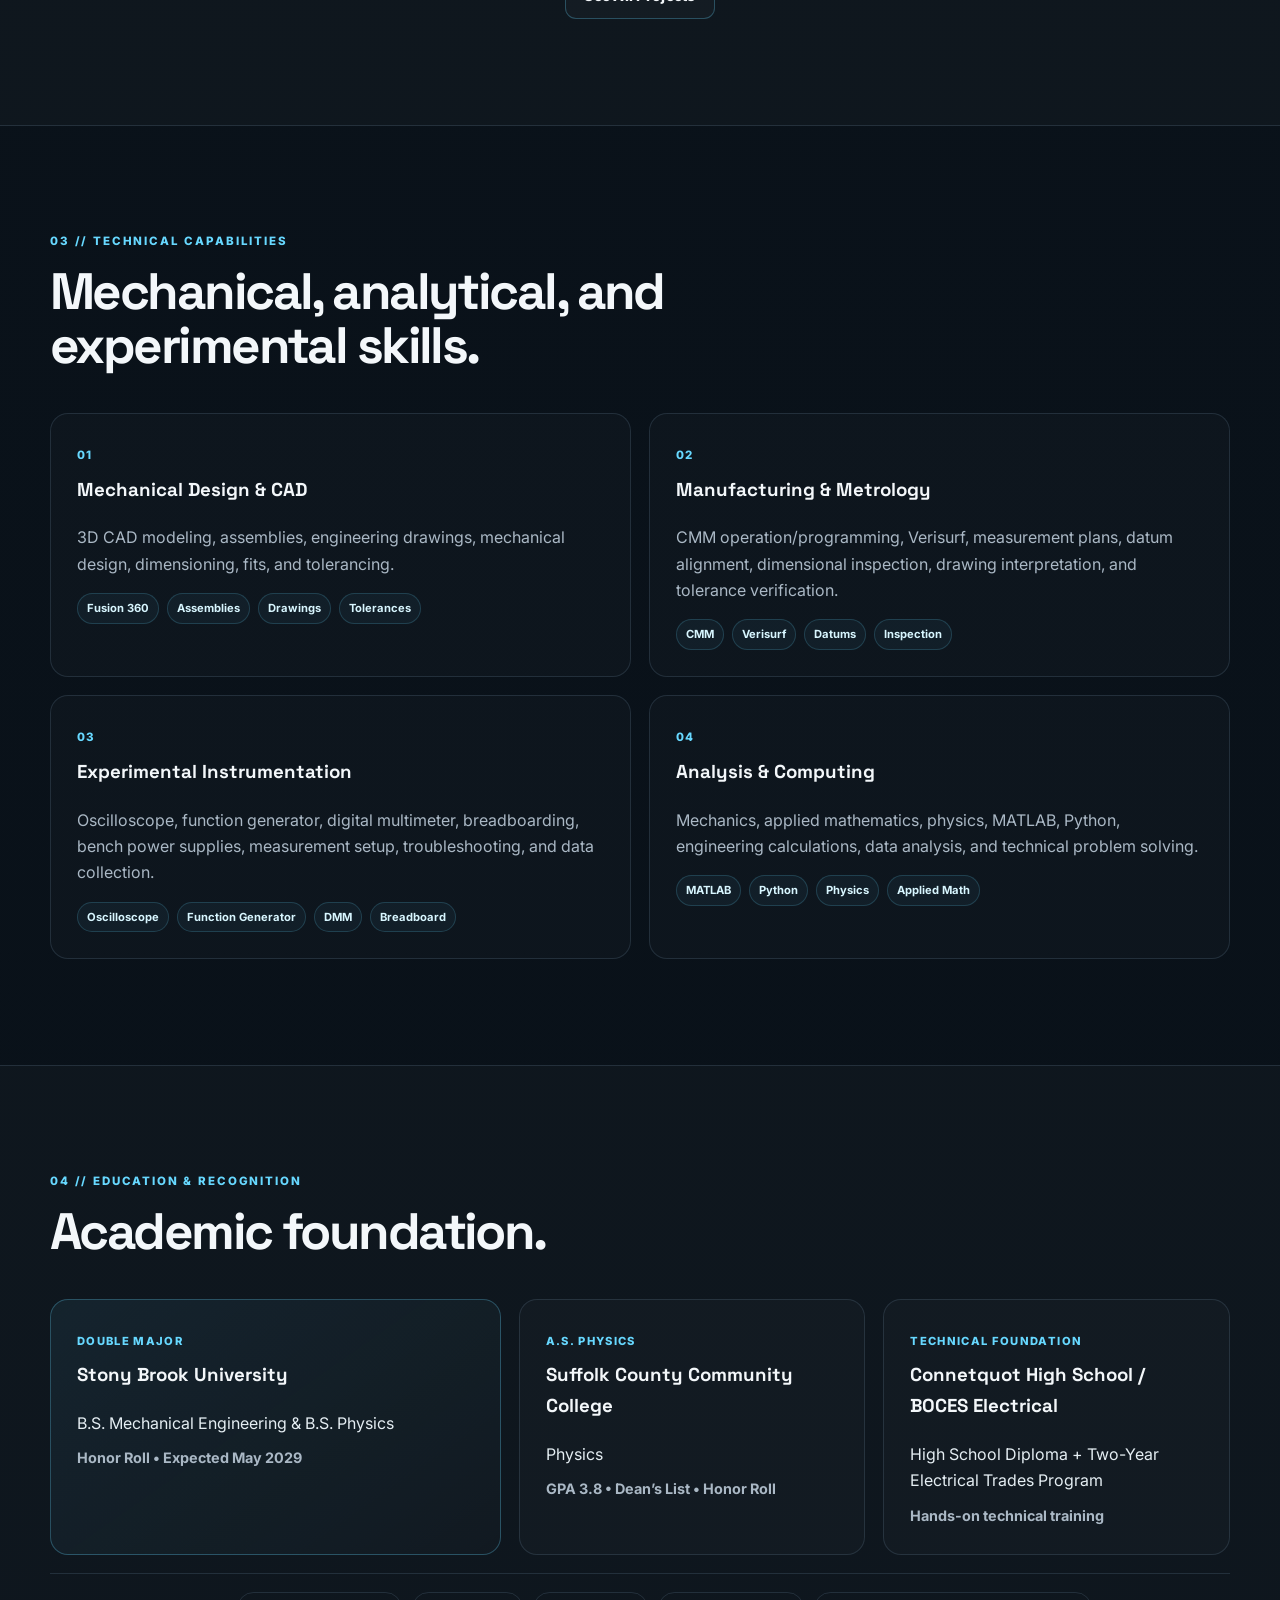
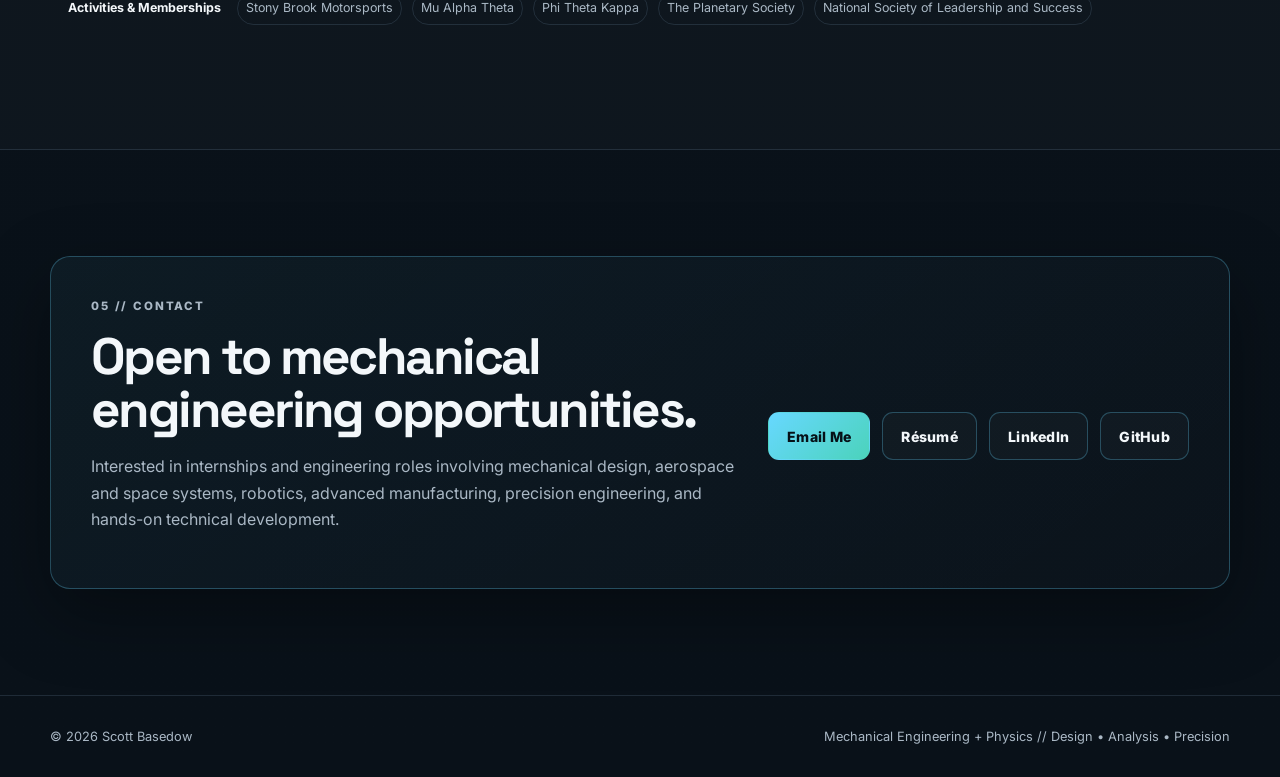
==== commit 67057a48: "Add files via upload" ====
--- a/index.html
+++ b/index.html
@@ -1,7 +1,74 @@
-<!doctype html><html lang="en"><head><meta charset="UTF-8"><meta name="viewport" content="width=device-width,initial-scale=1"><meta name="description" content="Scott Basedow mechanical engineering and physics portfolio"><title>Scott Basedow | Mechanical Engineering Portfolio</title><link rel="preconnect" href="https://fonts.googleapis.com"><link rel="preconnect" href="https://fonts.gstatic.com" crossorigin><link href="https://fonts.googleapis.com/css2?family=Inter:wght@400;500;600;700;800&family=Space+Grotesk:wght@500;700&display=swap" rel="stylesheet"><link rel="stylesheet" href="style.css"></head><body><header class="site-header"><nav class="nav container"><a class="brand" href="index.html">SB<span>ME + PHYS</span></a><button class="nav-toggle" aria-label="Toggle navigation" aria-expanded="false">☰</button><div class="nav-links"><a href="index.html" class="active">Home</a><a href="projects.html">Projects</a><a href="experience.html">Experience</a><a href="physics.html">Physics</a><a href="technical-writing.html">Technical Writing</a><a href="index.html#skills">Skills</a><a href="resume.pdf" target="_blank">Résumé</a><a href="index.html#contact">Contact</a></div></nav></header><main>
-<section class="hero"><div class="container hero-grid"><div class="hero-copy reveal"><p class="eyebrow">MECHANICAL ENGINEERING + PHYSICS // DOUBLE MAJOR</p><h1>Designing, analyzing, and verifying mechanical systems.</h1><p class="lead">Mechanical Engineering and Physics student at Stony Brook University with hands-on experience in precision inspection, CMM programming, mechanical assembly, 3D CAD, and engineering design.</p><div class="btn-row"><a class="btn btn-primary" href="projects.html">Explore Projects</a><a class="btn" href="experience.html">View Experience</a><a class="btn" href="resume.pdf" target="_blank">Résumé</a></div><div class="stat-row"><div><span>DESIGN</span><strong>3D CAD + Drawings</strong></div><div><span>PRECISION</span><strong>CMM + Tolerances</strong></div><div><span>FOCUS</span><strong>Aerospace + Robotics</strong></div></div></div><div class="tech-panel reveal"><div class="tech-grid"></div><div class="tech-ring ring1"></div><div class="tech-ring ring2"></div><div class="tech-ring ring3"></div><div class="tech-axis-h"></div><div class="tech-axis-v"></div><div class="tech-core">SB</div><span class="tech-label tl1">MECHANICAL DESIGN</span><span class="tech-label tl2">PRECISION ENGINEERING</span><span class="tech-label tl3">PHYSICS + ANALYSIS</span><span class="tech-label tl4">MANUFACTURING</span></div></div></section>
-<section class="section alt"><div class="container"><div class="section-header reveal"><p class="eyebrow">01 // SELECTED WORK</p><h2>A portfolio built to grow with my engineering career.</h2><p class="section-intro">Featured work is separated into dedicated project and experience pages so new work can be added without the site revolving around one project.</p></div><div class="cards"><a class="card reveal" href="project-exodus.html"><img class="thumb" src="assets/images/rover-left-render.png" alt="EXODUS rover"><div class="card-body"><div class="card-kicker">FEATURED PROJECT</div><h3>EXODUS Mars Rover Platform</h3><p>Independent Fusion 360 design with rocker-bogie suspension, robotic mechanisms, sensor systems, and engineering drawings.</p><div class="meta-row"><span>Fusion 360</span><span>Mechanical Design</span><span>Drawings</span></div></div></a><a class="card reveal" href="experience-sector.html"><div class="abstract-thumb"></div><div class="card-body"><div class="card-kicker">ENGINEERING EXPERIENCE</div><h3>Precision Inspection & Manufacturing</h3><p>Hi-Rel engineering internship work involving CMM programming, Verisurf, dimensional inspection, assembly, and qualification data.</p><div class="meta-row"><span>CMM</span><span>Verisurf</span><span>Manufacturing</span></div></div></a><a class="card reveal" href="projects.html"><div class="abstract-thumb"></div><div class="card-body"><div class="card-kicker">GROWING PORTFOLIO</div><h3>Future Projects</h3><p>This section is intentionally scalable for motorsports, mechanical design, research, manufacturing, and future engineering work.</p><div class="meta-row"><span>Motorsports</span><span>Design</span><span>Research</span></div></div></a></div></div></section>
-<section class="section" id="skills"><div class="container"><div class="section-header reveal"><p class="eyebrow">02 // CAPABILITIES</p><h2>Mechanical engineering toolkit.</h2></div><div class="skill-grid"><div class="skill reveal"><span>01</span><h3>Design & CAD</h3><p>3D CAD modeling, assemblies, engineering drawings, mechanical design, dimensioning, and tolerancing.</p></div><div class="skill reveal"><span>02</span><h3>Inspection & Metrology</h3><p>CMM operation/programming, Verisurf, measurement plans, datum alignment, and tolerance verification.</p></div><div class="skill reveal"><span>03</span><h3>Manufacturing</h3><p>Mechanical assembly, drawing interpretation, precision inspection, and manufacturing workflow exposure.</p></div><div class="skill reveal"><span>04</span><h3>Software</h3><p>Fusion 360, Verisurf, MATLAB, Python, Microsoft Excel, and Microsoft Office.</p></div><div class="skill reveal"><span>05</span><h3>Analysis</h3><p>Mechanics, applied mathematics, physics, engineering calculations, and technical problem solving.</p></div><div class="skill reveal"><span>06</span><h3>Interests</h3><p>Aerospace & space systems, robotics & mechatronics, mechanical design, advanced manufacturing, and precision engineering.</p></div></div></div></section>
-<section class="section alt"><div class="container"><div class="section-header reveal"><p class="eyebrow">03 // EDUCATION</p><h2>Mechanical Engineering + Physics.</h2></div><div class="education-grid"><div class="education-card primary reveal"><span class="edu-tag">DOUBLE MAJOR</span><h3>Stony Brook University</h3><p>B.S. Mechanical Engineering & B.S. Physics</p><strong>Honor Roll • Expected May 2029</strong></div><div class="education-card reveal"><span class="edu-tag">A.S.</span><h3>Suffolk County Community College</h3><p>Physics</p><strong>Dean’s List • Honor Roll • GPA 3.8</strong></div><div class="education-card reveal"><span class="edu-tag">TRADES</span><h3>BOCES Electrical</h3><p>Two-Year Electrical Trades Program</p><strong>Connetquot High School</strong></div></div></div></section>
-<section class="section" id="contact"><div class="container contact-box reveal"><p class="eyebrow">04 // CONTACT</p><h2>Open to engineering opportunities.</h2><p class="lead">Interested in mechanical design, aerospace and space systems, robotics, advanced manufacturing, and precision engineering opportunities.</p><div class="btn-row"><a class="btn btn-primary" href="mailto:sbasedow01@gmail.com">Email Me</a><a class="btn" href="resume.pdf" target="_blank">Résumé</a><a class="btn" href="https://www.linkedin.com/in/scott-basedow-7019b41b5" target="_blank">LinkedIn</a><a class="btn" href="https://github.com/sbasedow" target="_blank">GitHub</a></div><p class="small-note">Replace the LinkedIn and GitHub placeholder links with your actual profile URLs.</p></div></section>
-</main><footer><div class="container footer-inner"><span>© <span id="year"></span> Scott Basedow</span><span>Mechanical Engineering // Physics // Portfolio</span></div></footer><script src="script.js"></script></body></html>+<!doctype html><html lang="en"><head>
+<meta charset="UTF-8"><meta name="viewport" content="width=device-width,initial-scale=1">
+<meta name="description" content="Scott Basedow — Mechanical Engineering and Physics portfolio focused on mechanical design, precision engineering, manufacturing, experimental measurement, and technical problem solving.">
+<title>Scott Basedow | Mechanical Engineering + Physics</title>
+<link rel="preconnect" href="https://fonts.googleapis.com"><link rel="preconnect" href="https://fonts.gstatic.com" crossorigin>
+<link href="https://fonts.googleapis.com/css2?family=Inter:wght@400;500;600;700;800&family=Space+Grotesk:wght@500;600;700&display=swap" rel="stylesheet">
+<link rel="stylesheet" href="style.css"></head><body><header class="site-header"><nav class="nav container">
+<a class="brand" href="index.html">SB<span>ME + PHYS</span></a>
+<button class="nav-toggle" aria-label="Toggle navigation" aria-expanded="false">☰</button>
+<div class="nav-links">
+<a href="index.html">Home</a><a href="projects.html">Projects</a><a href="experience.html">Experience</a><a href="technical-writing.html">Technical Writing</a><a href="index.html#skills">Skills</a><a href="resume.pdf" target="_blank">Résumé</a><a href="index.html#contact">Contact</a>
+</div></nav></header><main>
+<section class="hero final-hero"><div class="container hero-grid">
+<div class="hero-copy reveal">
+<p class="eyebrow">MECHANICAL ENGINEERING + PHYSICS // DOUBLE MAJOR</p>
+<h1>Design. Analyze. Build. Verify.</h1>
+<p class="hero-lead">I’m Scott Basedow, a Mechanical Engineering and Physics student at Stony Brook University with hands-on experience in precision inspection, CMM programming, mechanical assembly, 3D CAD design, experimental instrumentation, and technical analysis.</p>
+<div class="btn-row"><a class="btn btn-primary" href="projects.html">View Projects</a><a class="btn" href="experience.html">Experience</a><a class="btn" href="resume.pdf" target="_blank">Résumé</a></div>
+<div class="hero-tags"><span>Mechanical Design</span><span>Precision Engineering</span><span>Aerospace & Space Systems</span><span>Advanced Manufacturing</span></div>
+</div>
+<div class="engineer-panel reveal">
+<div class="panel-head"><span>ENGINEERING PROFILE</span><span>SB // 2026</span></div>
+<div class="engineering-graphic">
+<div class="mech-circle c1"></div><div class="mech-circle c2"></div><div class="mech-circle c3"></div>
+<div class="crosshair h"></div><div class="crosshair v"></div>
+<div class="center-node">ME<br><small>+</small><br>PHYS</div>
+<div class="callout co1"><b>DESIGN</b><span>CAD • Drawings</span></div>
+<div class="callout co2"><b>ANALYSIS</b><span>Physics • Math</span></div>
+<div class="callout co3"><b>VERIFY</b><span>CMM • Metrology</span></div>
+<div class="callout co4"><b>BUILD</b><span>Assembly • Manufacturing</span></div>
+</div>
+<div class="panel-foot"><span>MECHANICAL</span><span>ANALYTICAL</span><span>HANDS-ON</span></div>
+</div></div></section>
+
+<section class="achievement-strip"><div class="container achievement-grid reveal">
+<div><strong>2</strong><span>STEM B.S. DEGREES IN PROGRESS</span></div>
+<div><strong>3.8</strong><span>A.S. PHYSICS GPA</span></div>
+<div><strong>CMM</strong><span>VERISURF PROGRAMMING & INSPECTION</span></div>
+<div><strong>CAD</strong><span>FUSION 360 DESIGN & DRAWINGS</span></div>
+</div></section>
+
+<section class="section" id="about"><div class="container split-about">
+<div class="section-header reveal"><p class="eyebrow">01 // PROFILE</p><h2>One technical profile, strengthened by two disciplines.</h2></div>
+<div class="about-copy reveal"><p>My mechanical engineering work centers on design, manufacturing, dimensional inspection, and real hardware. Physics strengthens that work through mechanics, applied mathematics, experimental measurement, and analytical thinking.</p><p>I’m most interested in aerospace and space systems, robotics and mechatronics, mechanical design, advanced manufacturing, and precision engineering.</p>
+<div class="value-flow"><div><span>01</span><b>DESIGN</b><small>Model systems and communicate design intent.</small></div><div><span>02</span><b>ANALYZE</b><small>Use mechanics, physics, and mathematics to understand behavior.</small></div><div><span>03</span><b>BUILD</b><small>Work with assemblies, components, and manufacturing processes.</small></div><div><span>04</span><b>VERIFY</b><small>Measure, inspect, compare, and document results.</small></div></div>
+</div></div></section>
+
+<section class="section alt"><div class="container"><div class="section-header reveal"><p class="eyebrow">02 // SELECTED WORK</p><h2>Engineering work that shows range.</h2><p class="section-intro">Major mechanical work is featured first, while programming, technical writing, instrumentation, and future projects support a broader engineering profile.</p></div>
+<div class="home-work-grid">
+<a class="work-card feature-work reveal" href="project-exodus.html"><img src="assets/images/rover-left-render.png" alt="EXODUS Mars rover render"><div class="work-body"><div class="card-kicker">FEATURED MECHANICAL PROJECT</div><h3>EXODUS Mars Rover Platform</h3><p>Independent Fusion 360 rover design with rocker-bogie suspension, custom wheels, articulated mechanisms, sensors, and a full set of technical drawings.</p><div class="meta-row"><span>Mechanical Design</span><span>Fusion 360</span><span>Engineering Drawings</span></div><b class="text-link">View case study →</b></div></a>
+<a class="work-card reveal" href="experience-sector.html"><div class="precision-visual"><span class="target-ring r1"></span><span class="target-ring r2"></span><span class="target-ring r3"></span><span class="datum">A</span></div><div class="work-body"><div class="card-kicker">PROFESSIONAL EXPERIENCE</div><h3>Precision Inspection & Manufacturing</h3><p>Hi-Rel internship work using CMM equipment and Verisurf to inspect precision RF/microwave components and support assembly and qualification documentation.</p><div class="meta-row"><span>CMM</span><span>Verisurf</span><span>Manufacturing</span></div><b class="text-link">View experience →</b></div></a>
+<a class="work-card reveal" href="technical-writing.html"><div class="writing-visual"><div class="paper-mini"><span></span><span></span><div></div><span></span><span></span></div></div><div class="work-body"><div class="card-kicker">TECHNICAL COMMUNICATION</div><h3>Formal Physics Lab Writing</h3><p>Prepared portfolio space for an upper-division formal laboratory report demonstrating experimental analysis, data presentation, uncertainty, and professional scientific writing.</p><div class="meta-row"><span>In Progress</span><span>Physics</span><span>Technical Writing</span></div><b class="text-link">View writing section →</b></div></a>
+</div><div class="center-action reveal"><a class="btn" href="projects.html">See All Projects</a></div>
+</div></section>
+
+<section class="section" id="skills"><div class="container"><div class="section-header reveal"><p class="eyebrow">03 // TECHNICAL CAPABILITIES</p><h2>Mechanical, analytical, and experimental skills.</h2></div>
+<div class="skill-groups">
+<div class="skill-group reveal"><span class="skill-index">01</span><h3>Mechanical Design & CAD</h3><p>3D CAD modeling, assemblies, engineering drawings, mechanical design, dimensioning, fits, and tolerancing.</p><div class="chip-row"><span>Fusion 360</span><span>Assemblies</span><span>Drawings</span><span>Tolerances</span></div></div>
+<div class="skill-group reveal"><span class="skill-index">02</span><h3>Manufacturing & Metrology</h3><p>CMM operation/programming, Verisurf, measurement plans, datum alignment, dimensional inspection, drawing interpretation, and tolerance verification.</p><div class="chip-row"><span>CMM</span><span>Verisurf</span><span>Datums</span><span>Inspection</span></div></div>
+<div class="skill-group reveal"><span class="skill-index">03</span><h3>Experimental Instrumentation</h3><p>Oscilloscope, function generator, digital multimeter, breadboarding, bench power supplies, measurement setup, troubleshooting, and data collection.</p><div class="chip-row"><span>Oscilloscope</span><span>Function Generator</span><span>DMM</span><span>Breadboard</span></div></div>
+<div class="skill-group reveal"><span class="skill-index">04</span><h3>Analysis & Computing</h3><p>Mechanics, applied mathematics, physics, MATLAB, Python, engineering calculations, data analysis, and technical problem solving.</p><div class="chip-row"><span>MATLAB</span><span>Python</span><span>Physics</span><span>Applied Math</span></div></div>
+</div></div></section>
+
+<section class="section alt"><div class="container"><div class="section-header reveal"><p class="eyebrow">04 // EDUCATION & RECOGNITION</p><h2>Academic foundation.</h2></div>
+<div class="edu-final-grid">
+<div class="education-card primary reveal"><span class="edu-tag">DOUBLE MAJOR</span><h3>Stony Brook University</h3><p>B.S. Mechanical Engineering & B.S. Physics</p><strong>Honor Roll • Expected May 2029</strong></div>
+<div class="education-card reveal"><span class="edu-tag">A.S. PHYSICS</span><h3>Suffolk County Community College</h3><p>Physics</p><strong>GPA 3.8 • Dean’s List • Honor Roll</strong></div>
+<div class="education-card reveal"><span class="edu-tag">TECHNICAL FOUNDATION</span><h3>Connetquot High School / BOCES Electrical</h3><p>High School Diploma + Two-Year Electrical Trades Program</p><strong>Hands-on technical training</strong></div>
+</div>
+<div class="activities-line reveal"><b>Activities & Memberships</b><span>Stony Brook Motorsports</span><span>Mu Alpha Theta</span><span>Phi Theta Kappa</span><span>The Planetary Society</span><span>National Society of Leadership and Success</span></div>
+</div></section>
+
+<section class="section" id="contact"><div class="container contact-final reveal"><div><p class="eyebrow">05 // CONTACT</p><h2>Open to mechanical engineering opportunities.</h2><p>Interested in internships and engineering roles involving mechanical design, aerospace and space systems, robotics, advanced manufacturing, precision engineering, and hands-on technical development.</p></div><div class="contact-actions"><a class="btn btn-primary" href="mailto:sbasedow01@gmail.com">Email Me</a><a class="btn" href="resume.pdf" target="_blank">Résumé</a><a class="btn" href="https://www.linkedin.com/in/scott-basedow-7019b41b5" target="_blank" rel="noopener">LinkedIn</a><a class="btn" href="https://github.com/sbasedow" target="_blank" rel="noopener">GitHub</a></div></div></section>
+</main><footer><div class="container footer-inner"><span>© <span id="year"></span> Scott Basedow</span><span>Mechanical Engineering + Physics // Design • Analysis • Precision</span></div></footer><script src="script.js"></script></body></html>
--- a/style.css
+++ b/style.css
@@ -1,72 +1,17 @@
 *{box-sizing:border-box}
-:root{
-  --bg:#081018;--bg2:#0b141d;--panel:#101b26;--panel2:#142331;
-  --text:#f3f7fb;--muted:#a9b8c8;--line:rgba(148,181,210,.16);
-  --line2:rgba(103,216,255,.26);--accent:#67d8ff;--accent2:#49d6bd;
-  --shadow:0 24px 70px rgba(0,0,0,.34)
-}
-html{scroll-behavior:smooth}body{margin:0;font-family:Inter,system-ui,sans-serif;color:var(--text);line-height:1.65;background:radial-gradient(circle at 84% 8%,rgba(103,216,255,.07),transparent 27%),radial-gradient(circle at 14% 20%,rgba(73,214,189,.05),transparent 22%),linear-gradient(180deg,#081018,#0a121b 48%,#091019)}
-body:before{content:"";position:fixed;inset:0;pointer-events:none;opacity:.13;background-image:linear-gradient(var(--line) 1px,transparent 1px),linear-gradient(90deg,var(--line) 1px,transparent 1px);background-size:44px 44px;mask-image:linear-gradient(to bottom,#000,transparent 90%)}
-a{color:inherit;text-decoration:none}img{display:block;max-width:100%}.container{width:min(1180px,calc(100% - 40px));margin:auto;position:relative;z-index:1}
-.site-header{position:sticky;top:0;z-index:40;background:rgba(7,12,18,.83);backdrop-filter:blur(16px);border-bottom:1px solid var(--line)}
-.nav{height:74px;display:flex;align-items:center;justify-content:space-between}.brand{font-family:'Space Grotesk';font-weight:700;font-size:1.3rem;letter-spacing:-.04em}.brand span{margin-left:8px;font-size:.7rem;letter-spacing:.13em;color:var(--accent)}
-.nav-links{display:flex;gap:28px;color:var(--muted);font-size:.91rem}.nav-links a:hover,.nav-links a.active{color:#fff}.nav-toggle{display:none;background:none;border:0;color:#fff;font-size:1.4rem}
-.eyebrow{margin:0 0 14px;color:var(--accent);font-size:.73rem;font-weight:800;letter-spacing:.16em}h1,h2,h3,h4{font-family:'Space Grotesk',Inter,sans-serif;margin-top:0}h1{font-size:clamp(3.15rem,6vw,5.7rem);line-height:.97;letter-spacing:-.06em;margin-bottom:22px}h2{font-size:clamp(2rem,4.3vw,3.8rem);line-height:1.05;letter-spacing:-.05em;margin-bottom:16px}h3{letter-spacing:-.025em}.muted,.lead,.section-intro,.card p,.page-copy p,.timeline ul,.small-note{color:var(--muted)}
-.btn-row{display:flex;gap:12px;flex-wrap:wrap;margin-top:28px}.btn{min-height:48px;display:inline-flex;align-items:center;justify-content:center;padding:0 18px;border-radius:12px;border:1px solid var(--line2);font-size:.9rem;font-weight:800;letter-spacing:.02em;background:rgba(255,255,255,.03);transition:.2s}.btn:hover{transform:translateY(-2px)}.btn-primary{background:linear-gradient(135deg,var(--accent),var(--accent2));color:#061118;border-color:transparent}
-.hero{min-height:calc(100vh - 74px);display:flex;align-items:center;padding:88px 0}.hero-grid{display:grid;grid-template-columns:1.05fr .95fr;gap:64px;align-items:center}.hero-copy .lead{font-size:1.08rem;max-width:720px}.stat-row{display:grid;grid-template-columns:repeat(3,1fr);gap:16px;margin-top:42px}.stat-row div{padding-top:14px;border-top:1px solid var(--line)}.stat-row span{display:block;color:var(--accent);font-size:.7rem;font-weight:800;letter-spacing:.12em;margin-bottom:5px}
-.tech-panel{min-height:470px;border:1px solid var(--line2);border-radius:24px;background:linear-gradient(145deg,rgba(16,28,40,.95),rgba(9,17,25,.97));box-shadow:var(--shadow);position:relative;overflow:hidden}.tech-panel:before{content:"";position:absolute;inset:0;background:radial-gradient(circle at 50% 48%,rgba(103,216,255,.08),transparent 33%)}.tech-grid{position:absolute;inset:0;background-image:linear-gradient(rgba(103,216,255,.07) 1px,transparent 1px),linear-gradient(90deg,rgba(103,216,255,.07) 1px,transparent 1px);background-size:30px 30px;opacity:.36}.tech-ring{position:absolute;border:1px solid rgba(103,216,255,.32);border-radius:50%;left:50%;top:50%;transform:translate(-50%,-50%)}.ring1{width:280px;height:280px}.ring2{width:205px;height:205px;border-style:dashed}.ring3{width:96px;height:96px;border-color:rgba(73,214,189,.5)}.tech-axis-h,.tech-axis-v{position:absolute;background:rgba(103,216,255,.24);left:50%;top:50%;transform:translate(-50%,-50%)}.tech-axis-h{width:330px;height:1px}.tech-axis-v{width:1px;height:330px}.tech-label{position:absolute;font-size:.7rem;letter-spacing:.11em;color:var(--muted)}.tl1{top:22px;left:22px}.tl2{right:22px;top:22px}.tl3{left:22px;bottom:22px}.tl4{right:22px;bottom:22px}.tech-core{position:absolute;left:50%;top:50%;transform:translate(-50%,-50%);width:115px;height:115px;border-radius:26px;display:grid;place-items:center;border:1px solid var(--line2);background:#101c28;font-family:'Space Grotesk';font-weight:700;font-size:1.4rem;color:#e9f9ff;box-shadow:0 0 45px rgba(103,216,255,.09)}
-.section{padding:108px 0}.alt{background:rgba(255,255,255,.018);border-block:1px solid var(--line)}.section-header{max-width:800px;margin-bottom:40px}.cards{display:grid;grid-template-columns:repeat(3,1fr);gap:18px}.card{border:1px solid var(--line);border-radius:20px;background:rgba(255,255,255,.02);overflow:hidden;transition:.2s}.card:hover{transform:translateY(-4px);border-color:var(--line2)}.card-body{padding:24px}.card-kicker{color:var(--accent);font-size:.7rem;font-weight:800;letter-spacing:.12em;margin-bottom:10px}.card h3{margin-bottom:10px}.thumb{width:100%;height:230px;object-fit:cover;background:#2d4055}.abstract-thumb{height:230px;position:relative;background:linear-gradient(145deg,#12202c,#0b141d);overflow:hidden}.abstract-thumb:before,.abstract-thumb:after{content:"";position:absolute;border-radius:50%;border:1px solid rgba(103,216,255,.3)}.abstract-thumb:before{width:160px;height:160px;left:50%;top:50%;transform:translate(-50%,-50%)}.abstract-thumb:after{width:90px;height:90px;left:50%;top:50%;transform:translate(-50%,-50%);border-style:dashed}.meta-row{display:flex;gap:8px;flex-wrap:wrap;margin-top:16px}.meta-row span{font-size:.7rem;font-weight:700;padding:5px 8px;border:1px solid rgba(103,216,255,.2);border-radius:999px;color:#d8f6ff;background:rgba(103,216,255,.05)}
-.split{display:grid;grid-template-columns:1fr 1fr;gap:22px}.page-hero{padding:84px 0 52px}.page-hero .lead{max-width:780px}.project-main{display:grid;grid-template-columns:.9fr 1.1fr;gap:24px;align-items:start}.info-panel{border:1px solid var(--line);border-radius:20px;padding:28px;background:rgba(255,255,255,.02)}.info-panel h3{margin-bottom:12px}.feature-grid{display:grid;grid-template-columns:1fr 1fr;gap:14px;margin-top:14px}.feature{padding:18px;border:1px solid var(--line);border-radius:16px;background:rgba(255,255,255,.015)}.feature h4{margin:0 0 8px}.gallery{display:grid;grid-template-columns:repeat(2,1fr);gap:16px}.gallery figure,.drawing-card{margin:0;border:1px solid var(--line);border-radius:18px;overflow:hidden;background:rgba(255,255,255,.02);cursor:pointer}.gallery .wide{grid-column:span 2}.gallery img{width:100%;height:250px;object-fit:cover;background:#33445c}.gallery .wide img{height:360px}.gallery figcaption,.drawing-card figcaption{padding:14px 16px;font-weight:700}.drawing-grid{display:grid;grid-template-columns:repeat(3,1fr);gap:16px}.drawing-card img{width:100%;height:220px;object-fit:cover;background:#f0f2f4}
-.timeline{display:grid;gap:18px}.timeline-item{display:grid;grid-template-columns:150px 1fr;gap:32px;padding:28px;border:1px solid var(--line);border-radius:18px;background:rgba(255,255,255,.02)}.timeline-date{color:var(--accent);font-weight:800;font-size:.75rem;letter-spacing:.1em}.role{color:#d9edf5;margin:.2rem 0 1rem}.experience-detail{display:grid;grid-template-columns:.9fr 1.1fr;gap:22px}.metric-grid{display:grid;grid-template-columns:repeat(2,1fr);gap:14px}.metric{padding:20px;border:1px solid var(--line);border-radius:16px;background:rgba(255,255,255,.015)}.metric span{display:block;color:var(--accent);font-size:.7rem;font-weight:800;letter-spacing:.1em;margin-bottom:6px}
-.skill-grid{display:grid;grid-template-columns:repeat(3,1fr);gap:18px}.skill{padding:24px;border:1px solid var(--line);border-radius:18px;background:rgba(255,255,255,.02)}.skill span{color:var(--accent);font-size:.7rem;font-weight:800;letter-spacing:.12em}.education-grid{display:grid;grid-template-columns:1.35fr 1fr 1fr;gap:18px}.education-card{padding:24px;border:1px solid var(--line);border-radius:18px;background:rgba(255,255,255,.02)}.education-card.primary{border-color:var(--line2);background:linear-gradient(145deg,rgba(103,216,255,.08),rgba(255,255,255,.02))}.education-card .edu-tag{color:var(--accent);font-size:.7rem;font-weight:800;letter-spacing:.12em}.contact-box{padding:42px;border:1px solid var(--line2);border-radius:22px;background:linear-gradient(145deg,rgba(16,28,40,.92),rgba(10,17,25,.94));box-shadow:var(--shadow)}
-footer{padding:30px 0;border-top:1px solid var(--line);color:var(--muted);font-size:.84rem}.footer-inner{display:flex;justify-content:space-between;gap:20px}.reveal{opacity:0;transform:translateY(18px);transition:.7s}.reveal.visible{opacity:1;transform:none}
-.lightbox{position:fixed;inset:0;display:none;align-items:center;justify-content:center;flex-direction:column;background:rgba(3,7,11,.91);padding:28px;z-index:80}.lightbox.open{display:flex}.lightbox img{max-width:min(1120px,92vw);max-height:78vh;border-radius:16px;box-shadow:var(--shadow);background:#fff}.lightbox p{color:#e0eff6}.lightbox-close,.lightbox-nav{position:absolute;border:1px solid var(--line2);background:rgba(255,255,255,.08);color:#fff;cursor:pointer}.lightbox-close{top:20px;right:24px;width:44px;height:44px;border-radius:50%;font-size:1.8rem}.lightbox-nav{top:50%;transform:translateY(-50%);width:50px;height:50px;border-radius:50%;font-size:2rem}.prev{left:22px}.next{right:22px}
-@media(max-width:1020px){.hero-grid,.project-main,.experience-detail,.split{grid-template-columns:1fr}.cards,.drawing-grid,.skill-grid{grid-template-columns:1fr 1fr}.education-grid{grid-template-columns:1fr 1fr}.education-card.primary{grid-column:1/-1}}
-@media(max-width:720px){.container{width:min(100% - 24px,1180px)}.nav-toggle{display:block}.nav-links{display:none;position:absolute;top:74px;left:0;right:0;flex-direction:column;gap:16px;padding:20px;background:#0a121a;border-bottom:1px solid var(--line)}.nav-links.open{display:flex}.hero{padding:62px 0}h1{font-size:2.9rem}.stat-row,.cards,.feature-grid,.gallery,.drawing-grid,.skill-grid,.education-grid,.metric-grid{grid-template-columns:1fr}.gallery .wide{grid-column:auto}.gallery img,.gallery .wide img,.drawing-card img{height:auto}.timeline-item{grid-template-columns:1fr;gap:8px}.footer-inner{flex-direction:column}.lightbox-nav{display:none}}
-
-/* V7: additional projects + technical writing */
-.contain-thumb{object-fit:contain;background:#e9e9e9}
-.additional-cards{grid-template-columns:repeat(2,minmax(0,1fr));max-width:850px}
-.report-thumb{height:230px;position:relative;display:grid;place-items:center;background:linear-gradient(145deg,#12202c,#0b141d);overflow:hidden}
-.report-thumb:before{content:"";position:absolute;width:145px;height:185px;background:#f4f6f7;border-radius:5px;box-shadow:0 18px 45px rgba(0,0,0,.32);transform:rotate(-3deg)}
-.report-thumb span{position:relative;z-index:2;text-align:center;color:#0a1720;font-family:'Space Grotesk';font-weight:700;letter-spacing:.08em;line-height:1.2}
-.report-lines{position:absolute;z-index:2;width:92px;height:64px;top:58%;left:50%;transform:translate(-50%,-50%);background:repeating-linear-gradient(to bottom,#b5c0c8 0 2px,transparent 2px 11px)}
-.project-screen{width:100%;border-radius:14px;border:1px solid var(--line);background:#eee}
-.image-caption{margin:12px 0 0;color:var(--muted);font-size:.82rem}
-.writing-layout{display:grid;grid-template-columns:1.1fr .9fr;gap:24px;align-items:stretch}
-.report-placeholder{min-height:500px;border:1px solid var(--line2);border-radius:20px;background:linear-gradient(145deg,#111f2b,#0b151e);display:grid;place-items:center;position:relative;overflow:hidden}
-.report-placeholder:before{content:"";position:absolute;inset:0;background-image:linear-gradient(rgba(103,216,255,.05) 1px,transparent 1px),linear-gradient(90deg,rgba(103,216,255,.05) 1px,transparent 1px);background-size:28px 28px}
-.paper-sheet{position:relative;z-index:2;width:260px;height:345px;background:#f7f8f8;border-radius:5px;padding:30px;box-shadow:0 25px 60px rgba(0,0,0,.35)}
-.paper-title{width:72%;height:10px;background:#223541;margin-bottom:10px}.paper-subtitle{width:46%;height:6px;background:#92a3ae;margin-bottom:26px}
-.paper-line{height:5px;background:#c5cdd2;margin:10px 0;width:72%}.paper-line.wide{width:100%}
-.paper-figure{height:96px;margin:22px 0;border:1px solid #8da1ad;background:linear-gradient(145deg,#e5ecef,#f6f8f9);display:grid;place-items:center;color:#60717c;font-size:.65rem;letter-spacing:.09em;font-weight:800}
-.coming-badge{position:absolute;z-index:3;right:22px;bottom:22px;padding:7px 10px;border:1px solid var(--line2);border-radius:999px;background:#0c1b25;color:var(--accent);font-size:.68rem;font-weight:800;letter-spacing:.12em}
-@media(max-width:1020px){.writing-layout{grid-template-columns:1fr}}
-@media(max-width:720px){.additional-cards{grid-template-columns:1fr}}
-
-/* V8: physics + instrumentation */
-.physics-grid{display:grid;grid-template-columns:repeat(3,minmax(0,1fr));gap:18px}
-.physics-card{padding:24px;border:1px solid var(--line);border-radius:18px;background:rgba(255,255,255,.02)}
-.physics-card h3{margin:14px 0 8px}
-.physics-card p{color:var(--muted);margin:0}
-.instrument-icon{width:58px;height:58px;border:1px solid var(--line2);border-radius:14px;background:#0c1a24;position:relative;display:grid;place-items:center;color:var(--accent)}
-.scope-icon:before{content:"";width:34px;height:24px;border:2px solid currentColor;border-radius:3px}
-.scope-icon span{position:absolute;width:25px;height:2px;background:currentColor;transform:rotate(-12deg);box-shadow:7px 5px 0 -1px currentColor,-7px -5px 0 -1px currentColor}
-.wave-icon:before{content:"∿";font-size:2.4rem;line-height:1;font-weight:700}
-.meter-icon:before{content:"V";font-family:'Space Grotesk';font-size:1.6rem;font-weight:700;border:2px solid currentColor;width:32px;height:32px;border-radius:50%;display:grid;place-items:center}
-.breadboard-icon:before{content:"";width:34px;height:28px;border:2px solid currentColor;background:radial-gradient(circle,currentColor 1.2px,transparent 1.4px);background-size:7px 7px}
-.supply-icon:before{content:"DC";font-family:'Space Grotesk';font-size:.9rem;font-weight:800;border:2px solid currentColor;padding:7px 5px;border-radius:3px}
-.data-icon:before{content:"Σ";font-family:serif;font-size:2rem;font-weight:700}
-.physics-detail-grid{display:grid;grid-template-columns:1.05fr .95fr;gap:24px}
-.instrument-panel{border:1px solid var(--line2);border-radius:20px;overflow:hidden;background:#0b151e;box-shadow:var(--shadow)}
-.scope-screen{height:360px;position:relative;display:grid;place-items:center;color:var(--accent);background:#071119;overflow:hidden}
-.scope-grid{position:absolute;inset:0;background-image:linear-gradient(rgba(103,216,255,.08) 1px,transparent 1px),linear-gradient(90deg,rgba(103,216,255,.08) 1px,transparent 1px);background-size:40px 40px}
-.scope-screen svg{position:relative;width:88%;filter:drop-shadow(0 0 9px rgba(103,216,255,.28))}
-.instrument-readout{display:grid;grid-template-columns:repeat(3,1fr);gap:10px;padding:16px 18px;border-top:1px solid var(--line)}
-.instrument-readout span,.instrument-readout strong{display:block}.instrument-readout span{color:var(--muted);font-size:.66rem;letter-spacing:.12em}.instrument-readout strong{font-size:.82rem;margin-top:4px}
-.physics-thumb{height:230px;display:grid;place-items:center;position:relative;overflow:hidden;background:linear-gradient(145deg,#0d1d28,#07121a);color:var(--accent)}
-.physics-thumb:before{content:"";position:absolute;inset:0;background-image:linear-gradient(rgba(103,216,255,.07) 1px,transparent 1px),linear-gradient(90deg,rgba(103,216,255,.07) 1px,transparent 1px);background-size:25px 25px}
-.physics-thumb span{position:relative;z-index:2;text-align:center;font-family:'Space Grotesk';font-weight:700;letter-spacing:.1em;line-height:1.15}
-.physics-wave{position:absolute;z-index:2;width:170px;height:60px;border-top:4px solid currentColor;border-radius:50%;transform:translateY(30px) rotate(-4deg);opacity:.7}
-@media(max-width:1020px){.physics-grid{grid-template-columns:1fr 1fr}.physics-detail-grid{grid-template-columns:1fr}}
-@media(max-width:720px){.physics-grid{grid-template-columns:1fr}.scope-screen{height:280px}}
+:root{--bg:#081018;--bg2:#0c1620;--panel:#101c28;--panel2:#142433;--text:#f3f7fa;--muted:#aab8c5;--line:rgba(145,181,209,.16);--line2:rgba(103,216,255,.28);--accent:#67d8ff;--accent2:#4bd3bb;--shadow:0 24px 70px rgba(0,0,0,.34)}
+html{scroll-behavior:smooth}body{margin:0;font-family:Inter,system-ui,sans-serif;color:var(--text);line-height:1.65;background:radial-gradient(circle at 85% 8%,rgba(103,216,255,.08),transparent 27%),radial-gradient(circle at 12% 15%,rgba(75,211,187,.05),transparent 23%),linear-gradient(180deg,#081018,#0a121a 48%,#091119)}
+body:before{content:"";position:fixed;inset:0;pointer-events:none;opacity:.12;background-image:linear-gradient(var(--line) 1px,transparent 1px),linear-gradient(90deg,var(--line) 1px,transparent 1px);background-size:46px 46px;mask-image:linear-gradient(to bottom,#000,transparent 92%)}
+a{color:inherit;text-decoration:none}img{display:block;max-width:100%}.container{width:min(1180px,calc(100% - 40px));margin:0 auto;position:relative;z-index:1}.site-header{position:sticky;top:0;z-index:40;background:rgba(7,12,18,.84);backdrop-filter:blur(16px);border-bottom:1px solid var(--line)}.nav{height:74px;display:flex;align-items:center;justify-content:space-between}.brand{font-family:'Space Grotesk';font-weight:700;font-size:1.32rem;letter-spacing:-.04em}.brand span{margin-left:8px;font-size:.7rem;letter-spacing:.13em;color:var(--accent)}.nav-links{display:flex;gap:24px;color:var(--muted);font-size:.88rem}.nav-links a:hover{color:var(--text)}.nav-toggle{display:none;background:none;border:0;color:white;font-size:1.45rem}
+.hero{padding:92px 0;min-height:calc(100vh - 74px);display:flex;align-items:center}.hero-grid{display:grid;grid-template-columns:1fr .95fr;gap:62px;align-items:center}.eyebrow{margin:0 0 14px;color:var(--accent);font-size:.72rem;font-weight:800;letter-spacing:.16em}h1,h2,h3,h4{font-family:'Space Grotesk',Inter,sans-serif;margin-top:0}h1{font-size:clamp(3.2rem,6.2vw,5.8rem);line-height:.97;letter-spacing:-.06em;margin-bottom:22px}h2{font-size:clamp(2rem,4vw,3.7rem);line-height:1.05;letter-spacing:-.05em;margin-bottom:16px}.hero-lead,.lead{font-size:1.08rem;color:var(--muted);max-width:740px}.btn-row,.contact-actions{display:flex;gap:12px;flex-wrap:wrap;margin-top:28px}.btn{min-height:48px;display:inline-flex;align-items:center;justify-content:center;padding:0 18px;border-radius:11px;border:1px solid var(--line2);background:rgba(255,255,255,.025);font-size:.88rem;font-weight:800;letter-spacing:.02em;transition:.2s}.btn:hover{transform:translateY(-2px);border-color:var(--accent)}.btn-primary{background:linear-gradient(135deg,var(--accent),var(--accent2));color:#061117;border-color:transparent}.hero-tags,.chip-row,.meta-row{display:flex;gap:8px;flex-wrap:wrap}.hero-tags{margin-top:38px}.hero-tags span,.chip-row span,.meta-row span{padding:5px 9px;border:1px solid rgba(103,216,255,.18);background:rgba(103,216,255,.05);border-radius:999px;font-size:.7rem;font-weight:700;color:#d8f6ff}
+.engineer-panel{border:1px solid var(--line2);border-radius:22px;background:linear-gradient(145deg,rgba(16,29,41,.95),rgba(9,18,26,.97));overflow:hidden;box-shadow:var(--shadow)}.panel-head,.panel-foot{display:flex;justify-content:space-between;padding:14px 18px;font-size:.68rem;letter-spacing:.12em;color:var(--muted);border-bottom:1px solid var(--line)}.panel-foot{border-top:1px solid var(--line);border-bottom:0}.engineering-graphic{height:430px;position:relative;overflow:hidden;background-image:linear-gradient(rgba(103,216,255,.035) 1px,transparent 1px),linear-gradient(90deg,rgba(103,216,255,.035) 1px,transparent 1px);background-size:28px 28px}.mech-circle{position:absolute;left:50%;top:50%;transform:translate(-50%,-50%);border-radius:50%}.c1{width:260px;height:260px;border:1px dashed rgba(103,216,255,.5)}.c2{width:200px;height:200px;border:18px solid rgba(152,171,185,.38);box-shadow:inset 0 0 0 2px rgba(255,255,255,.1)}.c3{width:92px;height:92px;border:2px solid var(--accent)}.crosshair{position:absolute;left:50%;top:50%;background:rgba(103,216,255,.18)}.crosshair.h{width:330px;height:1px;transform:translate(-50%,-50%)}.crosshair.v{height:330px;width:1px;transform:translate(-50%,-50%)}.center-node{position:absolute;left:50%;top:50%;transform:translate(-50%,-50%);width:68px;height:68px;border-radius:50%;background:#0a141c;border:1px solid var(--line2);display:grid;place-items:center;text-align:center;font-family:'Space Grotesk';font-size:.86rem;font-weight:700;line-height:1.1;box-shadow:0 0 28px rgba(103,216,255,.12)}.center-node small{color:var(--accent)}.callout{position:absolute;min-width:122px;padding:8px 10px;border-left:2px solid var(--accent);background:rgba(7,14,20,.62)}.callout b,.callout span{display:block}.callout b{font-size:.68rem;letter-spacing:.1em}.callout span{font-size:.7rem;color:var(--muted);margin-top:2px}.co1{left:24px;top:45px}.co2{right:24px;top:78px}.co3{right:26px;bottom:56px}.co4{left:28px;bottom:80px}
+.achievement-strip{border-block:1px solid var(--line);background:rgba(255,255,255,.018)}.achievement-grid{display:grid;grid-template-columns:repeat(4,1fr)}.achievement-grid div{padding:22px 20px;border-right:1px solid var(--line)}.achievement-grid div:last-child{border-right:0}.achievement-grid strong,.achievement-grid span{display:block}.achievement-grid strong{font-family:'Space Grotesk';font-size:1.35rem;color:#eaf7fb}.achievement-grid span{font-size:.67rem;letter-spacing:.1em;color:var(--muted);margin-top:3px}
+.section{padding:106px 0}.alt{background:rgba(255,255,255,.018);border-block:1px solid var(--line)}.section-header{max-width:790px;margin-bottom:40px}.section-intro,.muted,.about-copy p,.work-body p,.skill-group p,.experience-wide p,.feature p,.small-note,.image-caption{color:var(--muted)}.split-about{display:grid;grid-template-columns:.85fr 1.15fr;gap:70px}.value-flow{display:grid;grid-template-columns:1fr 1fr;gap:12px;margin-top:26px}.value-flow div{padding:18px;border:1px solid var(--line);border-radius:14px;background:rgba(255,255,255,.018)}.value-flow span,.value-flow b,.value-flow small{display:block}.value-flow span{color:var(--accent);font-size:.7rem;font-weight:800}.value-flow b{font-family:'Space Grotesk';margin:5px 0}.value-flow small{color:var(--muted)}
+.home-work-grid{display:grid;grid-template-columns:1.25fr .75fr;gap:18px}.work-card{border:1px solid var(--line);border-radius:18px;overflow:hidden;background:rgba(255,255,255,.018);transition:.2s}.work-card:hover,.card:hover{transform:translateY(-3px);border-color:var(--line2)}.feature-work{grid-row:span 2}.work-card img{width:100%;height:360px;object-fit:cover;background:#34445a}.work-body{padding:24px}.card-kicker{font-size:.68rem;font-weight:800;letter-spacing:.12em;color:var(--accent);margin-bottom:10px}.text-link{display:inline-block;margin-top:18px;font-size:.82rem;color:#d9f4ff}.precision-visual,.writing-visual,.motorsport-visual,.future-visual,.instrument-thumb{height:220px;position:relative;display:grid;place-items:center;background:linear-gradient(145deg,#10202d,#09151e);overflow:hidden}.precision-visual{background-image:linear-gradient(rgba(103,216,255,.05) 1px,transparent 1px),linear-gradient(90deg,rgba(103,216,255,.05) 1px,transparent 1px);background-size:26px 26px}.target-ring{position:absolute;border-radius:50%;border:1px solid rgba(103,216,255,.45)}.r1{width:145px;height:145px}.r2{width:100px;height:100px}.r3{width:48px;height:48px}.datum{position:absolute;right:22%;bottom:20%;width:28px;height:28px;display:grid;place-items:center;background:var(--accent);color:#071117;font-weight:800}.paper-mini{width:120px;height:155px;background:#f5f7f7;border-radius:4px;padding:18px;box-shadow:0 15px 35px rgba(0,0,0,.3)}.paper-mini span{display:block;height:4px;background:#aebbc3;margin:9px 0}.paper-mini div{height:45px;border:1px solid #91a3ad;margin:16px 0}.center-action{text-align:center;margin-top:26px}
+.skill-groups{display:grid;grid-template-columns:1fr 1fr;gap:18px}.skill-group{padding:26px;border:1px solid var(--line);border-radius:18px;background:rgba(255,255,255,.018)}.skill-index{display:inline-block;color:var(--accent);font-size:.72rem;font-weight:800;letter-spacing:.12em;margin-bottom:10px}.edu-final-grid,.education-grid{display:grid;grid-template-columns:1.3fr 1fr 1fr;gap:18px}.education-card{padding:26px;border:1px solid var(--line);border-radius:18px;background:rgba(255,255,255,.018)}.education-card.primary{border-color:var(--line2);background:linear-gradient(145deg,rgba(103,216,255,.07),rgba(255,255,255,.015))}.edu-tag{display:inline-block;color:var(--accent);font-size:.7rem;font-weight:800;letter-spacing:.12em;margin-bottom:10px}.education-card p{color:#e5eef3;margin:.15rem 0 .5rem}.education-card strong{color:var(--muted);font-size:.9rem}.activities-line{display:flex;align-items:center;gap:10px;flex-wrap:wrap;margin-top:18px;padding:18px;border-top:1px solid var(--line);color:var(--muted);font-size:.78rem}.activities-line b{color:var(--text);margin-right:6px}.activities-line span{padding:5px 8px;border:1px solid var(--line);border-radius:999px}.contact-final,.contact-box{display:grid;grid-template-columns:1fr auto;gap:30px;align-items:center;padding:40px;border:1px solid var(--line2);border-radius:20px;background:linear-gradient(145deg,rgba(103,216,255,.05),rgba(255,255,255,.012));box-shadow:var(--shadow)}.contact-final p{color:var(--muted);max-width:780px}
+.page-hero{padding:90px 0 64px}.page-hero h1{max-width:900px}.cards{display:grid;grid-template-columns:repeat(3,1fr);gap:18px}.card{border:1px solid var(--line);border-radius:18px;overflow:hidden;background:rgba(255,255,255,.018);transition:.2s}.thumb{width:100%;height:240px;object-fit:cover;background:#34445a}.contain-thumb{object-fit:contain;background:#e6e6e6}.card-body{padding:24px}.card-body p{color:var(--muted)}.additional-cards{grid-template-columns:repeat(3,1fr)}.motorsport-visual span{font-family:'Space Grotesk';font-size:3rem;font-weight:700;border:1px solid var(--line2);width:100px;height:100px;border-radius:50%;display:grid;place-items:center}.future-visual{font-size:4rem;color:var(--accent)}.report-thumb{height:240px;position:relative;display:grid;place-items:center;background:linear-gradient(145deg,#12202c,#0b141d);overflow:hidden}.report-thumb:before{content:"";position:absolute;width:145px;height:185px;background:#f4f6f7;border-radius:5px;box-shadow:0 18px 45px rgba(0,0,0,.32);transform:rotate(-3deg)}.report-thumb span{position:relative;z-index:2;text-align:center;color:#0a1720;font-family:'Space Grotesk';font-weight:700;letter-spacing:.08em;line-height:1.2}.report-lines{position:absolute;z-index:2;width:92px;height:64px;top:58%;left:50%;transform:translate(-50%,-50%);background:repeating-linear-gradient(to bottom,#b5c0c8 0 2px,transparent 2px 11px)}.instrument-thumb{background-image:linear-gradient(rgba(103,216,255,.055) 1px,transparent 1px),linear-gradient(90deg,rgba(103,216,255,.055) 1px,transparent 1px);background-size:26px 26px}.scope-wave{width:75%;height:90px;border-top:4px solid var(--accent);border-radius:50%;transform:rotate(-5deg);filter:drop-shadow(0 0 8px rgba(103,216,255,.25))}
+.experience-stack{display:grid;gap:18px}.experience-wide{display:grid;grid-template-columns:160px 1fr;gap:28px;padding:28px;border:1px solid var(--line);border-radius:18px;background:rgba(255,255,255,.018)}.experience-date{color:var(--accent);font-size:.76rem;font-weight:800;letter-spacing:.1em}.case-grid,.project-main,.writing-layout{display:grid;grid-template-columns:1.05fr .95fr;gap:24px}.info-panel{padding:28px;border:1px solid var(--line);border-radius:18px;background:rgba(255,255,255,.018)}.feature-grid{display:grid;grid-template-columns:1fr 1fr;gap:14px;margin-top:20px}.feature{padding:17px;border:1px solid var(--line);border-radius:13px;background:rgba(255,255,255,.012)}.feature h4{margin:0 0 6px;font-size:.96rem}.feature p{margin:0}.inspection-panel{border:1px solid var(--line2);border-radius:18px;overflow:hidden;background:#09151e}.inspection-screen{height:410px;position:relative;background-image:linear-gradient(rgba(103,216,255,.05) 1px,transparent 1px),linear-gradient(90deg,rgba(103,216,255,.05) 1px,transparent 1px);background-size:30px 30px}.inspection-grid{position:absolute;inset:0}.part-outline{position:absolute;left:50%;top:50%;transform:translate(-50%,-50%);width:260px;height:180px;border:2px solid #93a8b6;border-radius:18px}.hole{position:absolute;width:35px;height:35px;border:2px solid var(--accent);border-radius:50%}.h1{left:35px;top:35px}.h2{right:35px;top:35px}.h3{left:112px;bottom:28px}.datum-mark{position:absolute;right:-35px;bottom:10px;width:30px;height:30px;display:grid;place-items:center;background:var(--accent);color:#071117;font-weight:800}.measure-line{position:absolute;background:var(--accent)}.ml1{height:1px;width:150px;left:55px;top:90px}.ml2{width:1px;height:110px;left:130px;top:35px}.instrument-readout{display:grid;grid-template-columns:repeat(3,1fr);padding:16px 18px;border-top:1px solid var(--line)}.instrument-readout span,.instrument-readout strong{display:block}.instrument-readout span{font-size:.66rem;color:var(--muted);letter-spacing:.1em}.instrument-readout strong{font-size:.8rem;margin-top:3px}.project-screen{width:100%;border-radius:13px;border:1px solid var(--line);background:#eee}.image-caption{font-size:.82rem}.report-placeholder{min-height:500px;border:1px solid var(--line2);border-radius:20px;background:linear-gradient(145deg,#111f2b,#0b151e);display:grid;place-items:center;position:relative;overflow:hidden}.report-placeholder:before{content:"";position:absolute;inset:0;background-image:linear-gradient(rgba(103,216,255,.05) 1px,transparent 1px),linear-gradient(90deg,rgba(103,216,255,.05) 1px,transparent 1px);background-size:28px 28px}.paper-sheet{position:relative;z-index:2;width:260px;height:345px;background:#f7f8f8;border-radius:5px;padding:30px;box-shadow:0 25px 60px rgba(0,0,0,.35)}.paper-title{width:72%;height:10px;background:#223541;margin-bottom:10px}.paper-subtitle{width:46%;height:6px;background:#92a3ae;margin-bottom:26px}.paper-line{height:5px;background:#c5cdd2;margin:10px 0;width:72%}.paper-line.wide{width:100%}.paper-figure{height:96px;margin:22px 0;border:1px solid #8da1ad;background:linear-gradient(145deg,#e5ecef,#f6f8f9);display:grid;place-items:center;color:#60717c;font-size:.65rem;letter-spacing:.09em;font-weight:800}.coming-badge{position:absolute;z-index:3;right:22px;bottom:22px;padding:7px 10px;border:1px solid var(--line2);border-radius:999px;background:#0c1b25;color:var(--accent);font-size:.68rem;font-weight:800;letter-spacing:.12em}
+/* Exodus existing classes */.project-hero{padding:80px 0}.project-hero-grid{display:grid;grid-template-columns:1fr 1fr;gap:35px;align-items:center}.project-hero img{border-radius:18px;border:1px solid var(--line)}.gallery-grid,.drawing-grid{display:grid;grid-template-columns:repeat(3,1fr);gap:16px}.gallery-card,.drawing-card{margin:0;border:1px solid var(--line);border-radius:16px;overflow:hidden;background:rgba(255,255,255,.018);cursor:pointer}.gallery-card img,.drawing-card img{width:100%;height:230px;object-fit:cover}.drawing-card img{background:#eee}.gallery-card figcaption,.drawing-card figcaption{padding:13px 15px;font-weight:700}.lightbox{position:fixed;inset:0;display:none;align-items:center;justify-content:center;flex-direction:column;background:rgba(3,7,11,.9);padding:28px;z-index:70}.lightbox.open{display:flex}.lightbox img{max-width:min(1120px,92vw);max-height:78vh;border-radius:16px;background:white}.lightbox-close{position:absolute;top:20px;right:24px;width:44px;height:44px;border-radius:50%;border:1px solid var(--line2);background:rgba(255,255,255,.08);color:#fff;font-size:1.8rem}
+footer{padding:30px 0;border-top:1px solid var(--line);color:var(--muted);font-size:.8rem}.footer-inner{display:flex;justify-content:space-between;gap:20px}.reveal{opacity:0;transform:translateY(17px);transition:opacity .65s ease,transform .65s ease}.reveal.visible{opacity:1;transform:none}
+@media(max-width:1020px){.hero-grid,.split-about,.case-grid,.project-main,.writing-layout,.project-hero-grid{grid-template-columns:1fr}.achievement-grid{grid-template-columns:1fr 1fr}.home-work-grid{grid-template-columns:1fr}.feature-work{grid-row:auto}.skill-groups,.edu-final-grid,.education-grid,.cards,.additional-cards,.gallery-grid,.drawing-grid{grid-template-columns:1fr 1fr}.contact-final,.contact-box{grid-template-columns:1fr}}
+@media(max-width:720px){.container{width:min(100% - 24px,1180px)}.nav-toggle{display:block}.nav-links{display:none;position:absolute;top:74px;left:0;right:0;flex-direction:column;gap:15px;padding:20px;background:#09131c;border-bottom:1px solid var(--line)}.nav-links.open{display:flex}.hero{padding:64px 0}h1{font-size:2.95rem}.engineering-graphic{height:340px}.achievement-grid,.skill-groups,.edu-final-grid,.education-grid,.cards,.additional-cards,.gallery-grid,.drawing-grid,.value-flow,.feature-grid{grid-template-columns:1fr}.achievement-grid div{border-right:0;border-bottom:1px solid var(--line)}.experience-wide{grid-template-columns:1fr}.work-card img,.thumb,.gallery-card img,.drawing-card img{height:auto}.activities-line{align-items:flex-start}.footer-inner{flex-direction:column}}
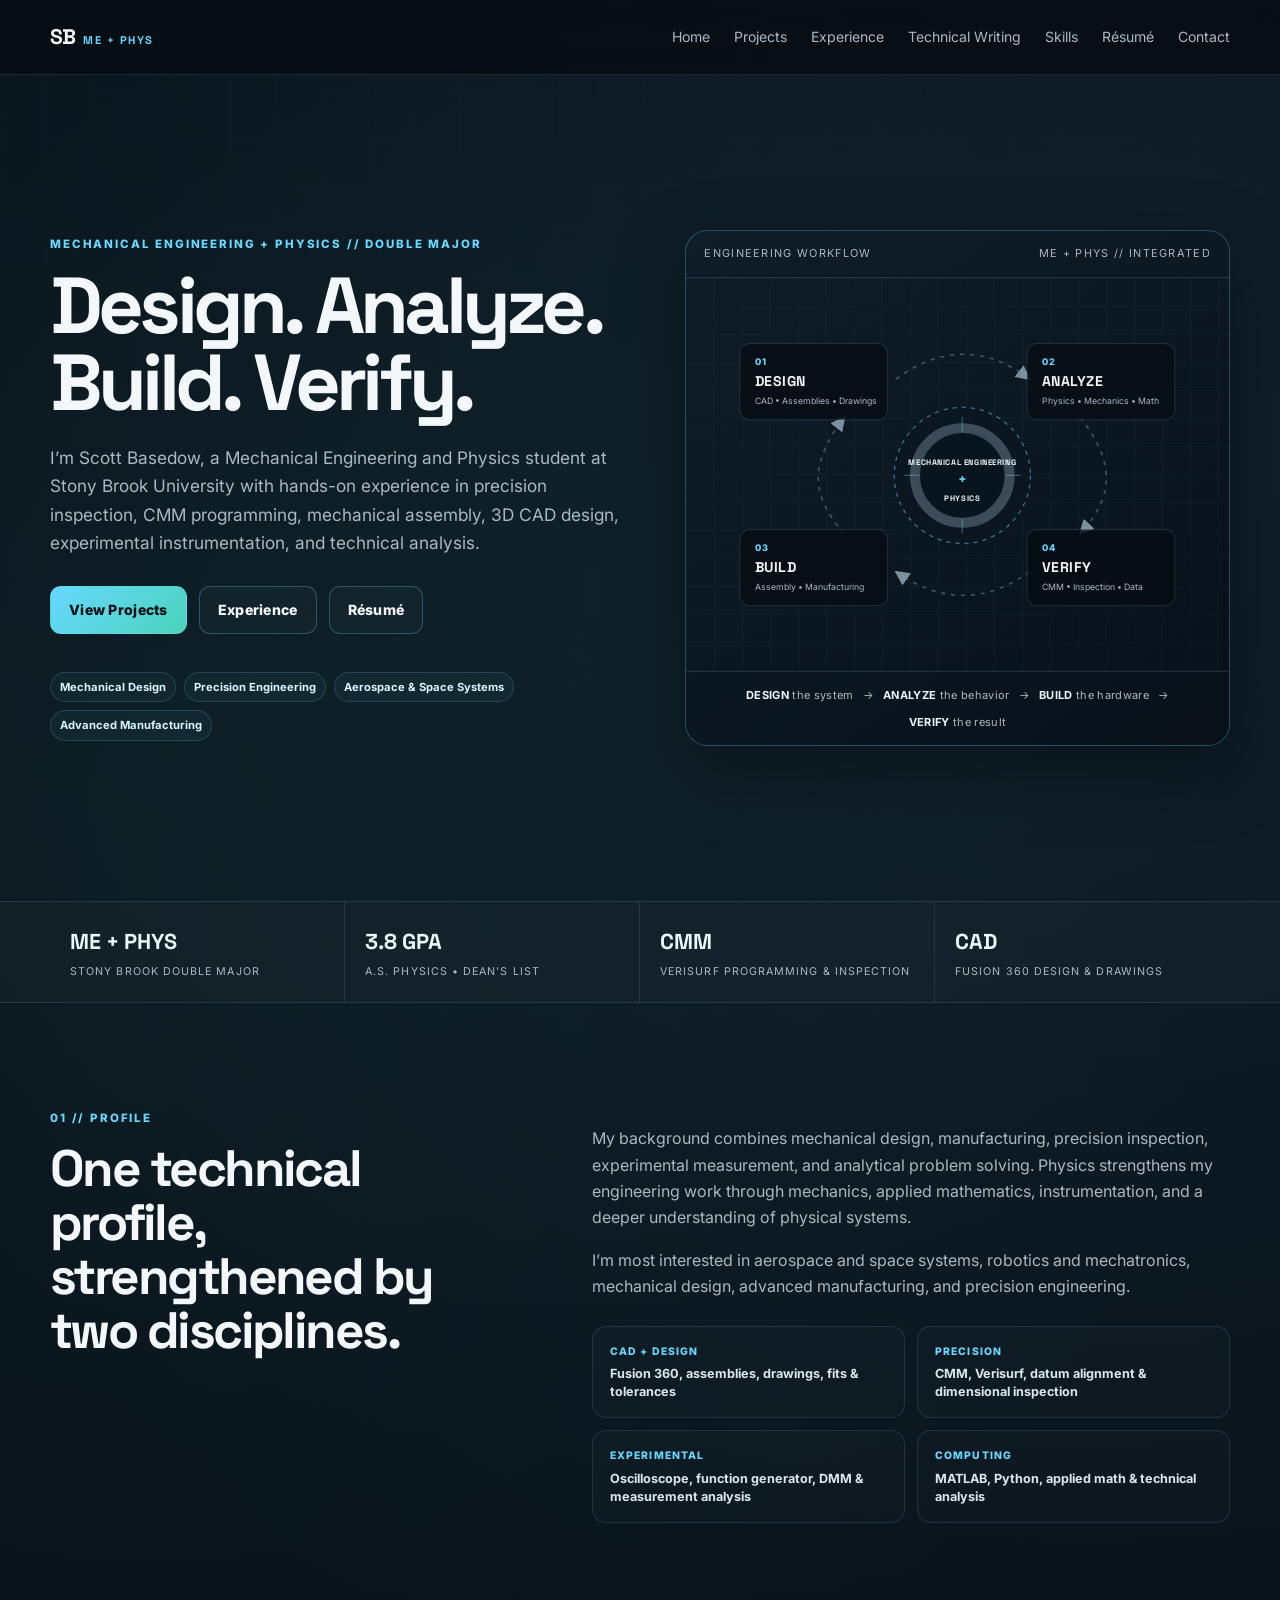
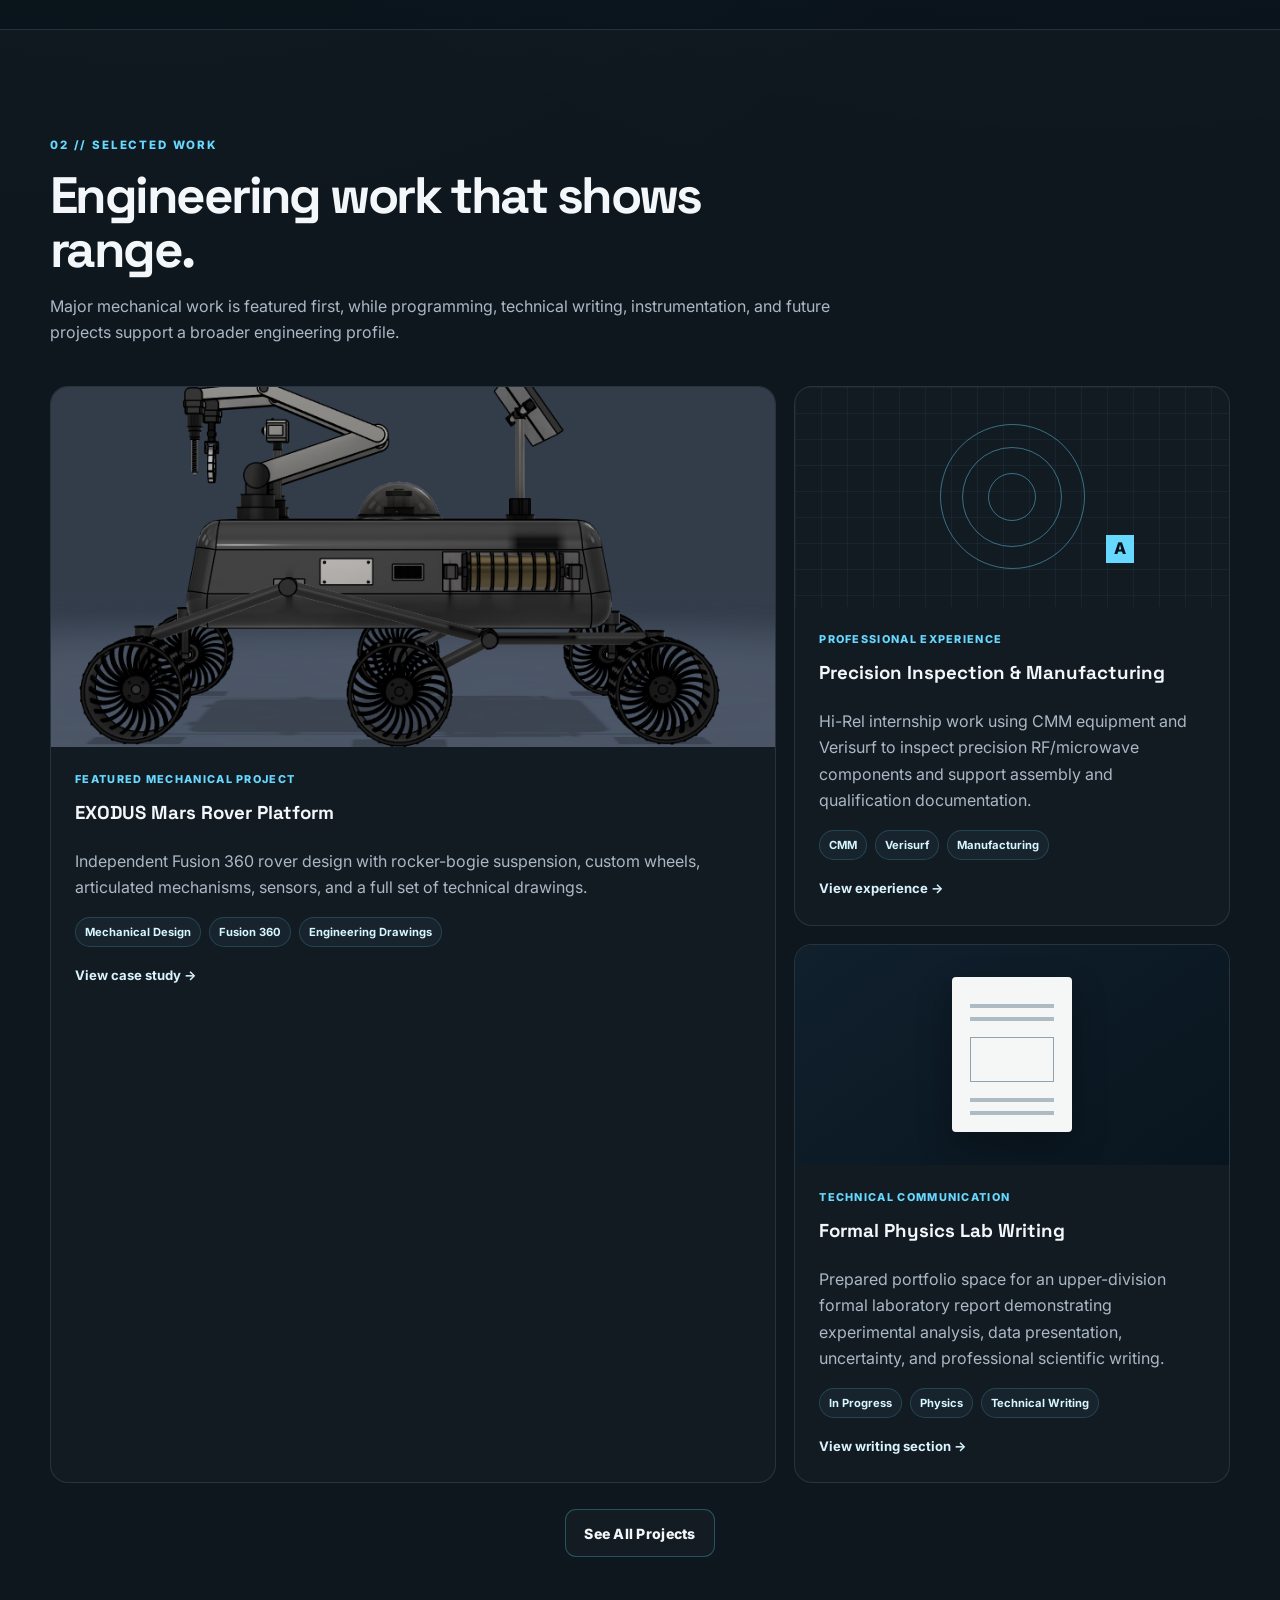
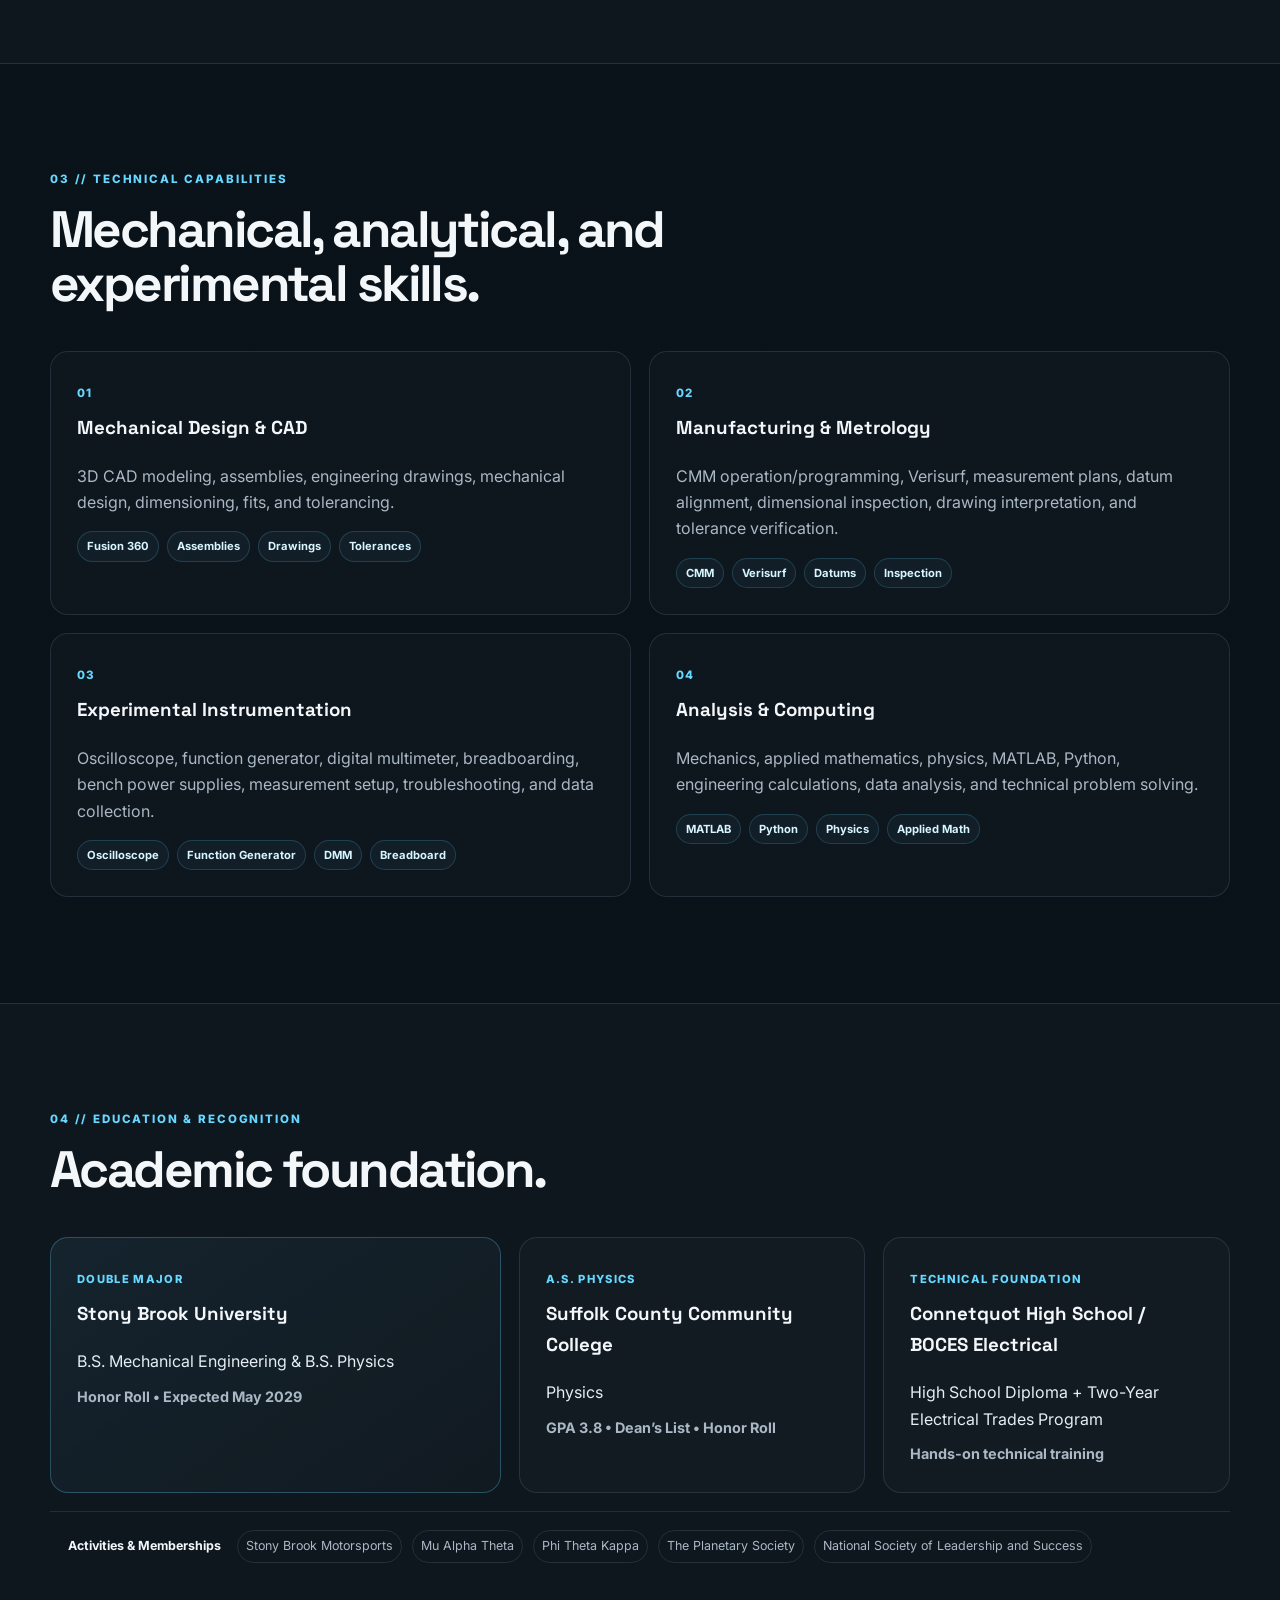
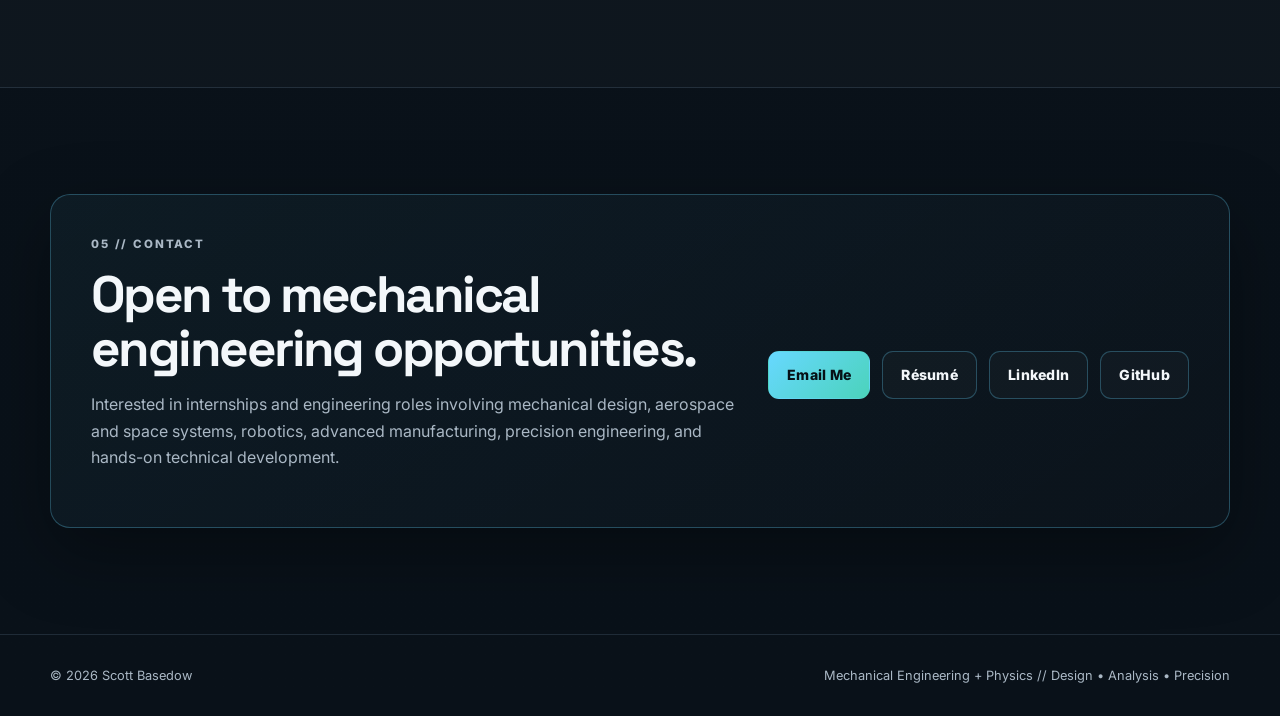
==== commit d1268254: "Add files via upload" ====
--- a/index.html
+++ b/index.html
@@ -18,36 +18,96 @@
 <div class="btn-row"><a class="btn btn-primary" href="projects.html">View Projects</a><a class="btn" href="experience.html">Experience</a><a class="btn" href="resume.pdf" target="_blank">Résumé</a></div>
 <div class="hero-tags"><span>Mechanical Design</span><span>Precision Engineering</span><span>Aerospace & Space Systems</span><span>Advanced Manufacturing</span></div>
 </div>
-<div class="engineer-panel reveal">
-<div class="panel-head"><span>ENGINEERING PROFILE</span><span>SB // 2026</span></div>
-<div class="engineering-graphic">
-<div class="mech-circle c1"></div><div class="mech-circle c2"></div><div class="mech-circle c3"></div>
-<div class="crosshair h"></div><div class="crosshair v"></div>
-<div class="center-node">ME<br><small>+</small><br>PHYS</div>
-<div class="callout co1"><b>DESIGN</b><span>CAD • Drawings</span></div>
-<div class="callout co2"><b>ANALYSIS</b><span>Physics • Math</span></div>
-<div class="callout co3"><b>VERIFY</b><span>CMM • Metrology</span></div>
-<div class="callout co4"><b>BUILD</b><span>Assembly • Manufacturing</span></div>
+<div class="workflow-panel reveal">
+<div class="panel-head"><span>ENGINEERING WORKFLOW</span><span>ME + PHYS // INTEGRATED</span></div>
+<div class="workflow-canvas">
+<svg class="workflow-svg" viewBox="0 0 620 440" role="img" aria-labelledby="workflowTitle workflowDesc">
+<title id="workflowTitle">Engineering workflow</title>
+<desc id="workflowDesc">A four-stage engineering workflow: Design, Analyze, Build, and Verify, centered on Mechanical Engineering and Physics.</desc>
+
+<defs>
+  <marker id="arrow" markerWidth="9" markerHeight="9" refX="8" refY="4.5" orient="auto">
+    <path d="M0,0 L9,4.5 L0,9 Z" class="arrow-head"/>
+  </marker>
+</defs>
+
+<g class="workflow-lines">
+  <path d="M236 105 C290 65 345 65 397 105" marker-end="url(#arrow)"/>
+  <path d="M458 151 C500 205 500 245 458 291" marker-end="url(#arrow)"/>
+  <path d="M397 337 C345 375 290 375 236 337" marker-end="url(#arrow)"/>
+  <path d="M174 291 C132 245 132 205 174 151" marker-end="url(#arrow)"/>
+</g>
+
+<g class="workflow-center">
+  <circle cx="316" cy="221" r="82" class="center-ring outer"/>
+  <circle cx="316" cy="221" r="57" class="center-ring inner"/>
+  <path d="M316 151 v18 M316 273 v18 M246 221 h18 M368 221 h18" class="center-ticks"/>
+  <text x="316" y="208" text-anchor="middle" class="center-small">MECHANICAL ENGINEERING</text>
+  <text x="316" y="231" text-anchor="middle" class="center-plus">+</text>
+  <text x="316" y="252" text-anchor="middle" class="center-small">PHYSICS</text>
+</g>
+
+<g class="workflow-node node-design">
+  <rect x="48" y="62" width="178" height="92" rx="12"/>
+  <text x="66" y="88" class="node-number">01</text>
+  <text x="66" y="113" class="node-title">DESIGN</text>
+  <text x="66" y="135" class="node-sub">CAD • Assemblies • Drawings</text>
+</g>
+
+<g class="workflow-node node-analyze">
+  <rect x="394" y="62" width="178" height="92" rx="12"/>
+  <text x="412" y="88" class="node-number">02</text>
+  <text x="412" y="113" class="node-title">ANALYZE</text>
+  <text x="412" y="135" class="node-sub">Physics • Mechanics • Math</text>
+</g>
+
+<g class="workflow-node node-build">
+  <rect x="48" y="286" width="178" height="92" rx="12"/>
+  <text x="66" y="312" class="node-number">03</text>
+  <text x="66" y="337" class="node-title">BUILD</text>
+  <text x="66" y="359" class="node-sub">Assembly • Manufacturing</text>
+</g>
+
+<g class="workflow-node node-verify">
+  <rect x="394" y="286" width="178" height="92" rx="12"/>
+  <text x="412" y="312" class="node-number">04</text>
+  <text x="412" y="337" class="node-title">VERIFY</text>
+  <text x="412" y="359" class="node-sub">CMM • Inspection • Data</text>
+</g>
+</svg>
 </div>
-<div class="panel-foot"><span>MECHANICAL</span><span>ANALYTICAL</span><span>HANDS-ON</span></div>
+<div class="workflow-foot">
+<span><b>DESIGN</b> the system</span>
+<span>→</span>
+<span><b>ANALYZE</b> the behavior</span>
+<span>→</span>
+<span><b>BUILD</b> the hardware</span>
+<span>→</span>
+<span><b>VERIFY</b> the result</span>
+</div>
 </div></div></section>
 
 <section class="achievement-strip"><div class="container achievement-grid reveal">
-<div><strong>2</strong><span>STEM B.S. DEGREES IN PROGRESS</span></div>
-<div><strong>3.8</strong><span>A.S. PHYSICS GPA</span></div>
+<div><strong>ME + PHYS</strong><span>STONY BROOK DOUBLE MAJOR</span></div>
+<div><strong>3.8 GPA</strong><span>A.S. PHYSICS • DEAN’S LIST</span></div>
 <div><strong>CMM</strong><span>VERISURF PROGRAMMING & INSPECTION</span></div>
 <div><strong>CAD</strong><span>FUSION 360 DESIGN & DRAWINGS</span></div>
 </div></section>
 
 <section class="section" id="about"><div class="container split-about">
 <div class="section-header reveal"><p class="eyebrow">01 // PROFILE</p><h2>One technical profile, strengthened by two disciplines.</h2></div>
-<div class="about-copy reveal"><p>My mechanical engineering work centers on design, manufacturing, dimensional inspection, and real hardware. Physics strengthens that work through mechanics, applied mathematics, experimental measurement, and analytical thinking.</p><p>I’m most interested in aerospace and space systems, robotics and mechatronics, mechanical design, advanced manufacturing, and precision engineering.</p>
-<div class="value-flow"><div><span>01</span><b>DESIGN</b><small>Model systems and communicate design intent.</small></div><div><span>02</span><b>ANALYZE</b><small>Use mechanics, physics, and mathematics to understand behavior.</small></div><div><span>03</span><b>BUILD</b><small>Work with assemblies, components, and manufacturing processes.</small></div><div><span>04</span><b>VERIFY</b><small>Measure, inspect, compare, and document results.</small></div></div>
+<div class="about-copy reveal"><p>My background combines mechanical design, manufacturing, precision inspection, experimental measurement, and analytical problem solving. Physics strengthens my engineering work through mechanics, applied mathematics, instrumentation, and a deeper understanding of physical systems.</p><p>I’m most interested in aerospace and space systems, robotics and mechatronics, mechanical design, advanced manufacturing, and precision engineering.</p>
+<div class="profile-strengths">
+<div><span>CAD + DESIGN</span><b>Fusion 360, assemblies, drawings, fits & tolerances</b></div>
+<div><span>PRECISION</span><b>CMM, Verisurf, datum alignment & dimensional inspection</b></div>
+<div><span>EXPERIMENTAL</span><b>Oscilloscope, function generator, DMM & measurement analysis</b></div>
+<div><span>COMPUTING</span><b>MATLAB, Python, applied math & technical analysis</b></div>
+</div>
 </div></div></section>
 
 <section class="section alt"><div class="container"><div class="section-header reveal"><p class="eyebrow">02 // SELECTED WORK</p><h2>Engineering work that shows range.</h2><p class="section-intro">Major mechanical work is featured first, while programming, technical writing, instrumentation, and future projects support a broader engineering profile.</p></div>
 <div class="home-work-grid">
-<a class="work-card feature-work reveal" href="project-exodus.html"><img src="assets/images/rover-left-render.png" alt="EXODUS Mars rover render"><div class="work-body"><div class="card-kicker">FEATURED MECHANICAL PROJECT</div><h3>EXODUS Mars Rover Platform</h3><p>Independent Fusion 360 rover design with rocker-bogie suspension, custom wheels, articulated mechanisms, sensors, and a full set of technical drawings.</p><div class="meta-row"><span>Mechanical Design</span><span>Fusion 360</span><span>Engineering Drawings</span></div><b class="text-link">View case study →</b></div></a>
+<a class="work-card feature-work reveal" href="project-exodus.html"><img src="rover-left-render.png" alt="EXODUS Mars rover render"><div class="work-body"><div class="card-kicker">FEATURED MECHANICAL PROJECT</div><h3>EXODUS Mars Rover Platform</h3><p>Independent Fusion 360 rover design with rocker-bogie suspension, custom wheels, articulated mechanisms, sensors, and a full set of technical drawings.</p><div class="meta-row"><span>Mechanical Design</span><span>Fusion 360</span><span>Engineering Drawings</span></div><b class="text-link">View case study →</b></div></a>
 <a class="work-card reveal" href="experience-sector.html"><div class="precision-visual"><span class="target-ring r1"></span><span class="target-ring r2"></span><span class="target-ring r3"></span><span class="datum">A</span></div><div class="work-body"><div class="card-kicker">PROFESSIONAL EXPERIENCE</div><h3>Precision Inspection & Manufacturing</h3><p>Hi-Rel internship work using CMM equipment and Verisurf to inspect precision RF/microwave components and support assembly and qualification documentation.</p><div class="meta-row"><span>CMM</span><span>Verisurf</span><span>Manufacturing</span></div><b class="text-link">View experience →</b></div></a>
 <a class="work-card reveal" href="technical-writing.html"><div class="writing-visual"><div class="paper-mini"><span></span><span></span><div></div><span></span><span></span></div></div><div class="work-body"><div class="card-kicker">TECHNICAL COMMUNICATION</div><h3>Formal Physics Lab Writing</h3><p>Prepared portfolio space for an upper-division formal laboratory report demonstrating experimental analysis, data presentation, uncertainty, and professional scientific writing.</p><div class="meta-row"><span>In Progress</span><span>Physics</span><span>Technical Writing</span></div><b class="text-link">View writing section →</b></div></a>
 </div><div class="center-action reveal"><a class="btn" href="projects.html">See All Projects</a></div>
--- a/style.css
+++ b/style.css
@@ -15,3 +15,173 @@
 footer{padding:30px 0;border-top:1px solid var(--line);color:var(--muted);font-size:.8rem}.footer-inner{display:flex;justify-content:space-between;gap:20px}.reveal{opacity:0;transform:translateY(17px);transition:opacity .65s ease,transform .65s ease}.reveal.visible{opacity:1;transform:none}
 @media(max-width:1020px){.hero-grid,.split-about,.case-grid,.project-main,.writing-layout,.project-hero-grid{grid-template-columns:1fr}.achievement-grid{grid-template-columns:1fr 1fr}.home-work-grid{grid-template-columns:1fr}.feature-work{grid-row:auto}.skill-groups,.edu-final-grid,.education-grid,.cards,.additional-cards,.gallery-grid,.drawing-grid{grid-template-columns:1fr 1fr}.contact-final,.contact-box{grid-template-columns:1fr}}
 @media(max-width:720px){.container{width:min(100% - 24px,1180px)}.nav-toggle{display:block}.nav-links{display:none;position:absolute;top:74px;left:0;right:0;flex-direction:column;gap:15px;padding:20px;background:#09131c;border-bottom:1px solid var(--line)}.nav-links.open{display:flex}.hero{padding:64px 0}h1{font-size:2.95rem}.engineering-graphic{height:340px}.achievement-grid,.skill-groups,.edu-final-grid,.education-grid,.cards,.additional-cards,.gallery-grid,.drawing-grid,.value-flow,.feature-grid{grid-template-columns:1fr}.achievement-grid div{border-right:0;border-bottom:1px solid var(--line)}.experience-wide{grid-template-columns:1fr}.work-card img,.thumb,.gallery-card img,.drawing-card img{height:auto}.activities-line{align-items:flex-start}.footer-inner{flex-direction:column}}
+
+
+/* Final fixed visual refinements */
+.portfolio-preview{
+  border:1px solid var(--line2);
+  border-radius:22px;
+  overflow:hidden;
+  background:linear-gradient(145deg,#101d28,#0a151e);
+  box-shadow:var(--shadow)
+}
+.portfolio-preview .panel-head{border-bottom:1px solid var(--line)}
+.preview-image-wrap{position:relative;background:#344358;overflow:hidden}
+.preview-rover{width:100%;aspect-ratio:16/10;object-fit:cover;object-position:center}
+.preview-badge{
+  position:absolute;left:16px;bottom:16px;padding:7px 10px;border:1px solid rgba(103,216,255,.35);
+  border-radius:999px;background:rgba(6,15,22,.82);backdrop-filter:blur(7px);color:#ddf7ff;
+  font-size:.68rem;font-weight:800;letter-spacing:.11em
+}
+.preview-meta{display:grid;grid-template-columns:repeat(3,1fr);border-top:1px solid var(--line)}
+.preview-meta div{padding:15px 16px;border-right:1px solid var(--line)}
+.preview-meta div:last-child{border-right:0}
+.preview-meta span,.preview-meta strong{display:block}
+.preview-meta span{color:var(--accent);font-size:.65rem;font-weight:800;letter-spacing:.11em;margin-bottom:4px}
+.preview-meta strong{font-size:.79rem}
+.preview-link{display:flex;justify-content:space-between;align-items:center;padding:15px 17px;border-top:1px solid var(--line);color:#dff7ff;font-size:.82rem;font-weight:700}
+.preview-link:hover{background:rgba(103,216,255,.045)}
+.drawing-card img{
+  width:100%;
+  height:250px;
+  object-fit:contain !important;
+  object-position:center;
+  background:#f4f4f4;
+  padding:7px;
+}
+.gallery-card img{object-fit:cover}
+@media(max-width:720px){
+  .preview-meta{grid-template-columns:1fr}
+  .preview-meta div{border-right:0;border-bottom:1px solid var(--line)}
+  .preview-meta div:last-child{border-bottom:0}
+  .drawing-card img{height:auto}
+}
+
+
+/* Ultimate homepage: clear engineering workflow graphic */
+.workflow-panel{
+  border:1px solid var(--line2);
+  border-radius:22px;
+  background:linear-gradient(145deg,rgba(16,29,41,.96),rgba(8,17,25,.98));
+  overflow:hidden;
+  box-shadow:var(--shadow)
+}
+.workflow-panel .panel-head{border-bottom:1px solid var(--line)}
+.workflow-canvas{
+  background-image:
+    linear-gradient(rgba(103,216,255,.035) 1px,transparent 1px),
+    linear-gradient(90deg,rgba(103,216,255,.035) 1px,transparent 1px);
+  background-size:28px 28px;
+  padding:14px
+}
+.workflow-svg{width:100%;height:auto;display:block}
+.workflow-lines path{
+  fill:none;
+  stroke:rgba(154,181,200,.38);
+  stroke-width:2;
+  stroke-dasharray:5 7
+}
+.arrow-head{fill:#7a909f}
+.workflow-node rect{
+  fill:rgba(5,13,20,.82);
+  stroke:rgba(145,181,209,.22);
+  stroke-width:1
+}
+.workflow-node .node-number{
+  fill:var(--accent);
+  font-family:Inter,sans-serif;
+  font-size:11px;
+  font-weight:800;
+  letter-spacing:1.6px
+}
+.workflow-node .node-title{
+  fill:#f3f7fa;
+  font-family:'Space Grotesk',sans-serif;
+  font-size:17px;
+  font-weight:700;
+  letter-spacing:.6px
+}
+.workflow-node .node-sub{
+  fill:#aab8c5;
+  font-family:Inter,sans-serif;
+  font-size:10.5px
+}
+.center-ring.outer{
+  fill:rgba(11,23,33,.76);
+  stroke:rgba(103,216,255,.5);
+  stroke-width:1.5;
+  stroke-dasharray:5 6;
+  transform-origin:316px 221px;
+  animation:workflowSpin 28s linear infinite
+}
+.center-ring.inner{
+  fill:#09151e;
+  stroke:rgba(155,178,195,.34);
+  stroke-width:12
+}
+.center-ticks{
+  stroke:rgba(103,216,255,.35);
+  stroke-width:1.5
+}
+.center-small{
+  fill:#eef7fa;
+  font-family:'Space Grotesk',sans-serif;
+  font-size:9.5px;
+  font-weight:700;
+  letter-spacing:.7px
+}
+.center-plus{
+  fill:var(--accent);
+  font-family:'Space Grotesk',sans-serif;
+  font-size:17px;
+  font-weight:700
+}
+.workflow-foot{
+  display:flex;
+  align-items:center;
+  justify-content:center;
+  gap:9px;
+  flex-wrap:wrap;
+  padding:14px 16px;
+  border-top:1px solid var(--line);
+  color:var(--muted);
+  font-size:.69rem;
+  letter-spacing:.03em
+}
+.workflow-foot b{color:#e9f6fa}
+@keyframes workflowSpin{to{transform:rotate(360deg)}}
+
+.profile-strengths{
+  display:grid;
+  grid-template-columns:1fr 1fr;
+  gap:12px;
+  margin-top:26px
+}
+.profile-strengths div{
+  padding:16px 17px;
+  border:1px solid var(--line);
+  border-radius:14px;
+  background:rgba(255,255,255,.017)
+}
+.profile-strengths span,.profile-strengths b{display:block}
+.profile-strengths span{
+  color:var(--accent);
+  font-size:.65rem;
+  font-weight:800;
+  letter-spacing:.11em;
+  margin-bottom:5px
+}
+.profile-strengths b{
+  color:#dbe7ed;
+  font-size:.79rem;
+  line-height:1.45
+}
+
+@media(prefers-reduced-motion:reduce){
+  .center-ring.outer{animation:none}
+}
+@media(max-width:720px){
+  .workflow-canvas{padding:5px}
+  .workflow-foot{justify-content:flex-start}
+  .profile-strengths{grid-template-columns:1fr}
+}
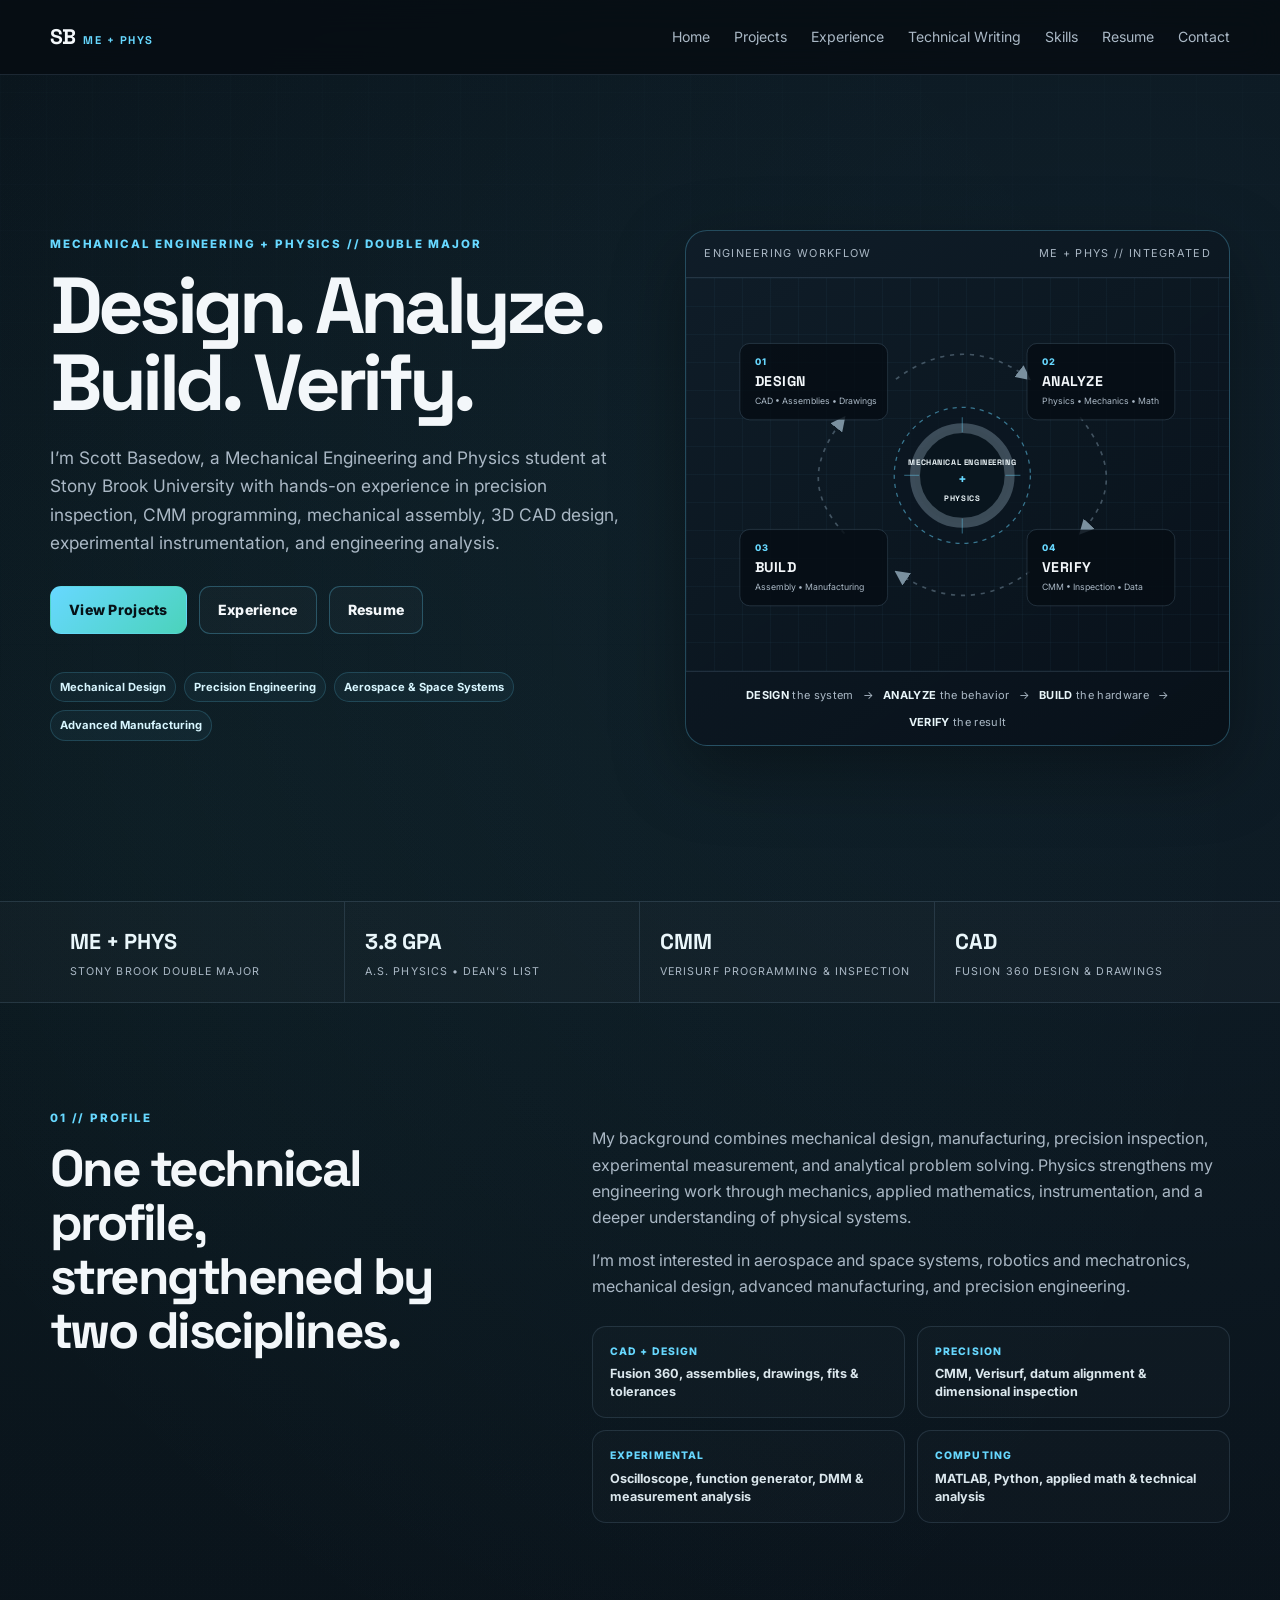
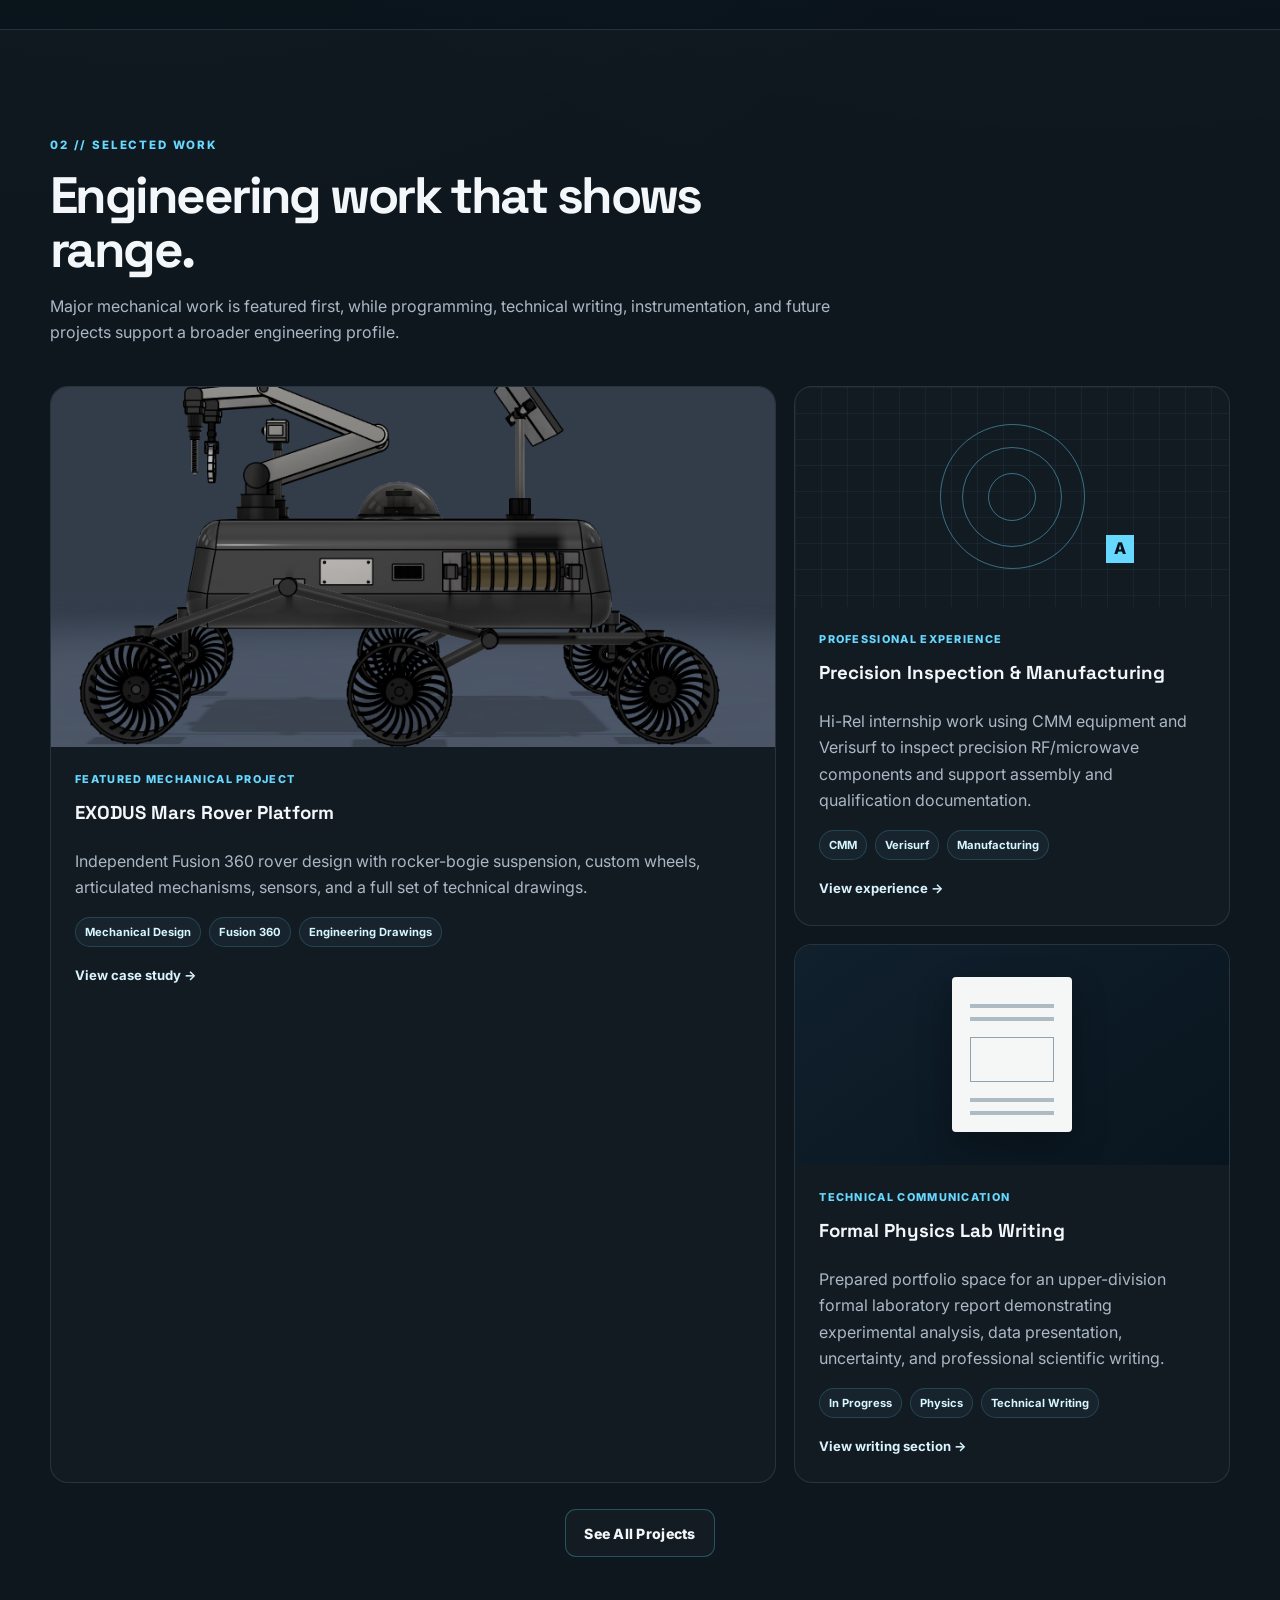
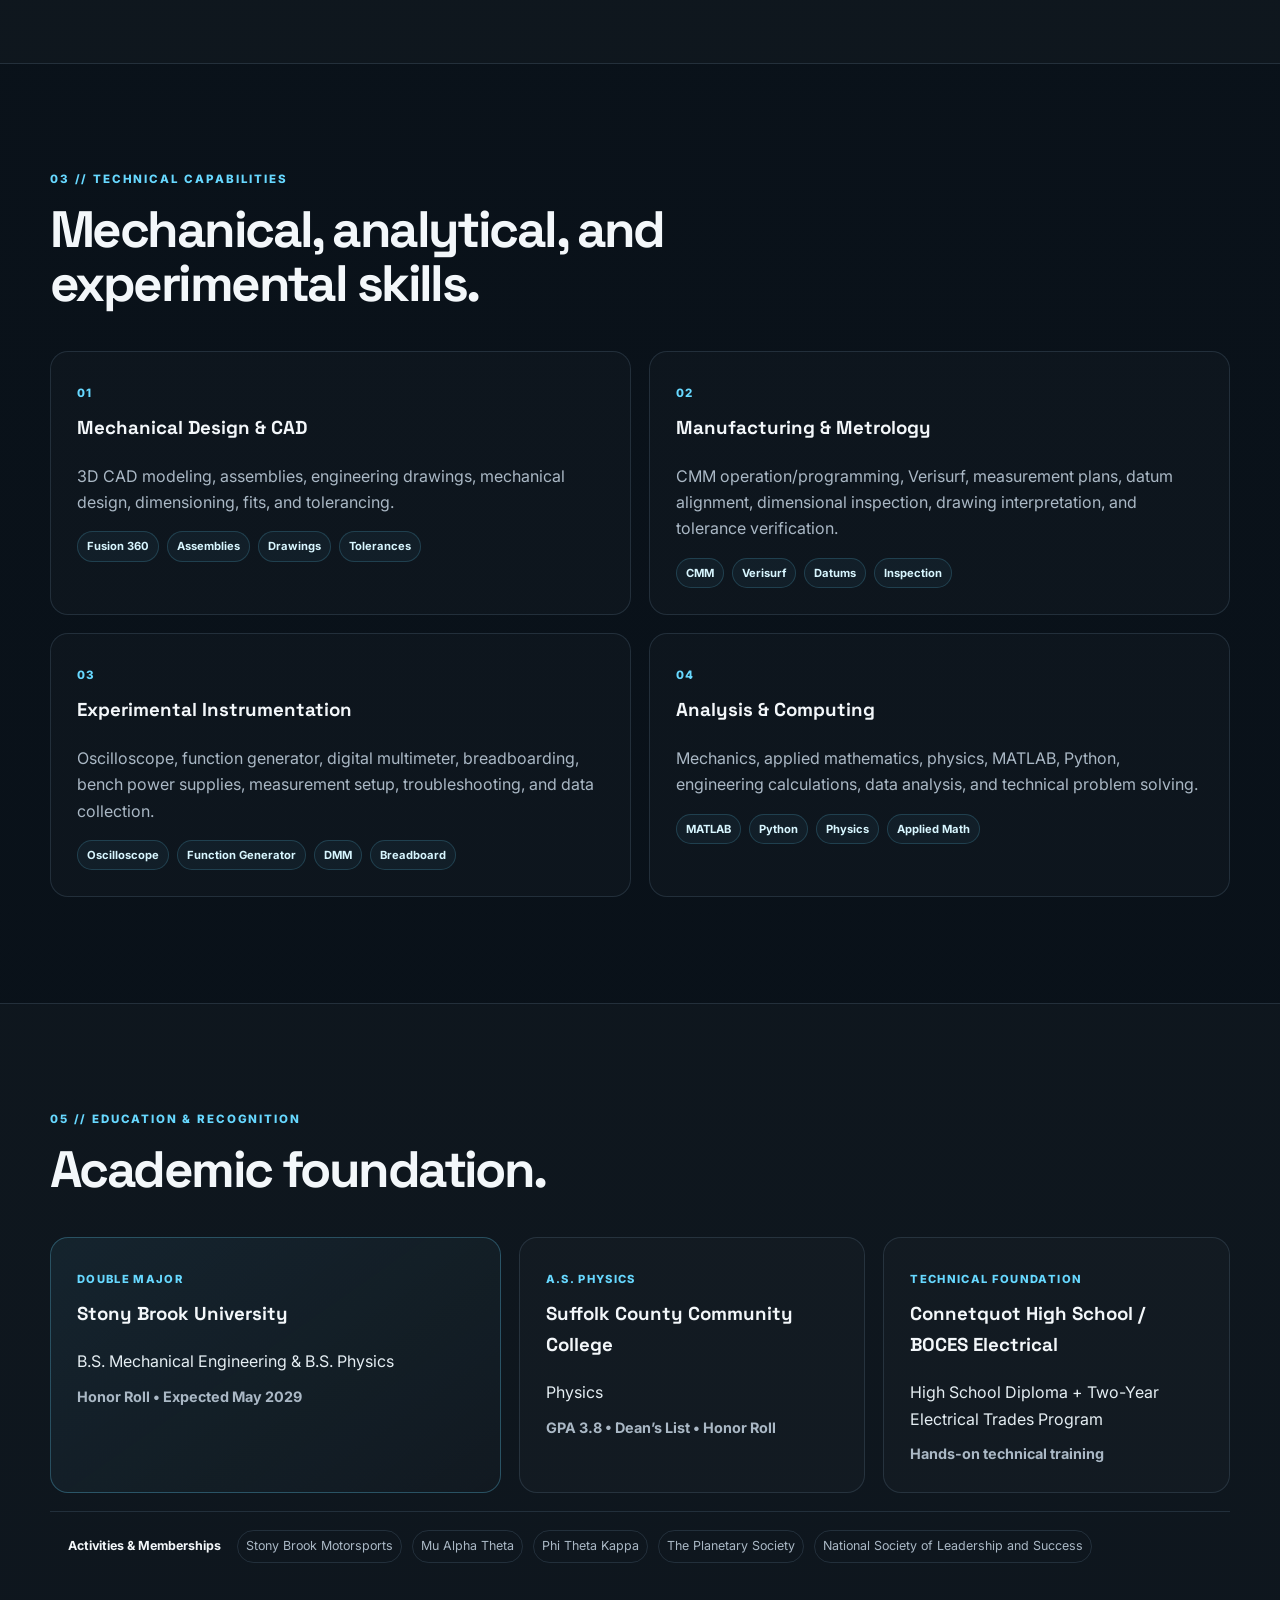
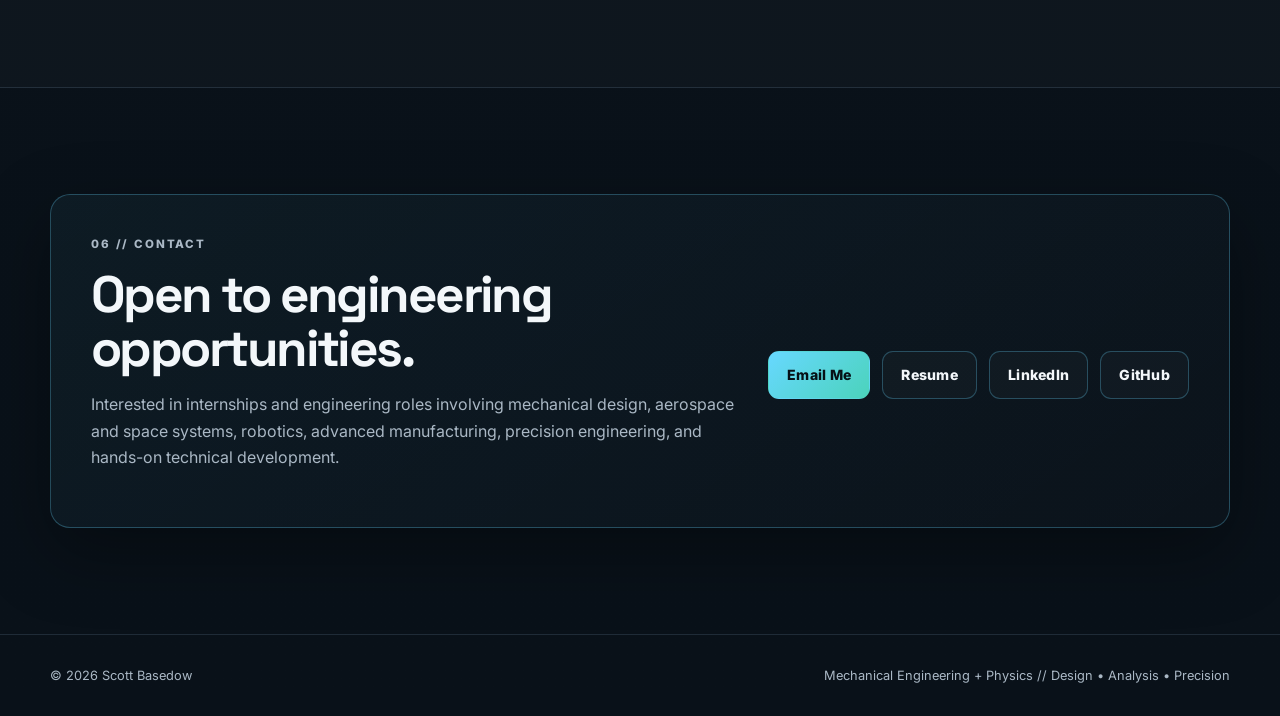
==== commit bcb80f23: "Add files via upload" ====
--- a/index.html
+++ b/index.html
@@ -8,14 +8,14 @@
 <a class="brand" href="index.html">SB<span>ME + PHYS</span></a>
 <button class="nav-toggle" aria-label="Toggle navigation" aria-expanded="false">☰</button>
 <div class="nav-links">
-<a href="index.html">Home</a><a href="projects.html">Projects</a><a href="experience.html">Experience</a><a href="technical-writing.html">Technical Writing</a><a href="index.html#skills">Skills</a><a href="resume.pdf" target="_blank">Résumé</a><a href="index.html#contact">Contact</a>
+<a href="index.html">Home</a><a href="projects.html">Projects</a><a href="experience.html">Experience</a><a href="technical-writing.html">Technical Writing</a><a href="index.html#skills">Skills</a><a href="resume.pdf" target="_blank">Resume</a><a href="index.html#contact">Contact</a>
 </div></nav></header><main>
 <section class="hero final-hero"><div class="container hero-grid">
 <div class="hero-copy reveal">
 <p class="eyebrow">MECHANICAL ENGINEERING + PHYSICS // DOUBLE MAJOR</p>
 <h1>Design. Analyze. Build. Verify.</h1>
-<p class="hero-lead">I’m Scott Basedow, a Mechanical Engineering and Physics student at Stony Brook University with hands-on experience in precision inspection, CMM programming, mechanical assembly, 3D CAD design, experimental instrumentation, and technical analysis.</p>
-<div class="btn-row"><a class="btn btn-primary" href="projects.html">View Projects</a><a class="btn" href="experience.html">Experience</a><a class="btn" href="resume.pdf" target="_blank">Résumé</a></div>
+<p class="hero-lead">I’m Scott Basedow, a Mechanical Engineering and Physics student at Stony Brook University with hands-on experience in precision inspection, CMM programming, mechanical assembly, 3D CAD design, experimental instrumentation, and engineering analysis.</p>
+<div class="btn-row"><a class="btn btn-primary" href="projects.html">View Projects</a><a class="btn" href="experience.html">Experience</a><a class="btn" href="resume.pdf" target="_blank">Resume</a></div>
 <div class="hero-tags"><span>Mechanical Design</span><span>Precision Engineering</span><span>Aerospace & Space Systems</span><span>Advanced Manufacturing</span></div>
 </div>
 <div class="workflow-panel reveal">
@@ -121,7 +121,7 @@
 <div class="skill-group reveal"><span class="skill-index">04</span><h3>Analysis & Computing</h3><p>Mechanics, applied mathematics, physics, MATLAB, Python, engineering calculations, data analysis, and technical problem solving.</p><div class="chip-row"><span>MATLAB</span><span>Python</span><span>Physics</span><span>Applied Math</span></div></div>
 </div></div></section>
 
-<section class="section alt"><div class="container"><div class="section-header reveal"><p class="eyebrow">04 // EDUCATION & RECOGNITION</p><h2>Academic foundation.</h2></div>
+<section class="section alt"><div class="container"><div class="section-header reveal"><p class="eyebrow">05 // EDUCATION & RECOGNITION</p><h2>Academic foundation.</h2></div>
 <div class="edu-final-grid">
 <div class="education-card primary reveal"><span class="edu-tag">DOUBLE MAJOR</span><h3>Stony Brook University</h3><p>B.S. Mechanical Engineering & B.S. Physics</p><strong>Honor Roll • Expected May 2029</strong></div>
 <div class="education-card reveal"><span class="edu-tag">A.S. PHYSICS</span><h3>Suffolk County Community College</h3><p>Physics</p><strong>GPA 3.8 • Dean’s List • Honor Roll</strong></div>
@@ -130,5 +130,5 @@
 <div class="activities-line reveal"><b>Activities & Memberships</b><span>Stony Brook Motorsports</span><span>Mu Alpha Theta</span><span>Phi Theta Kappa</span><span>The Planetary Society</span><span>National Society of Leadership and Success</span></div>
 </div></section>
 
-<section class="section" id="contact"><div class="container contact-final reveal"><div><p class="eyebrow">05 // CONTACT</p><h2>Open to mechanical engineering opportunities.</h2><p>Interested in internships and engineering roles involving mechanical design, aerospace and space systems, robotics, advanced manufacturing, precision engineering, and hands-on technical development.</p></div><div class="contact-actions"><a class="btn btn-primary" href="mailto:sbasedow01@gmail.com">Email Me</a><a class="btn" href="resume.pdf" target="_blank">Résumé</a><a class="btn" href="https://www.linkedin.com/in/scott-basedow-7019b41b5" target="_blank" rel="noopener">LinkedIn</a><a class="btn" href="https://github.com/sbasedow" target="_blank" rel="noopener">GitHub</a></div></div></section>
+<section class="section" id="contact"><div class="container contact-final reveal"><div><p class="eyebrow">06 // CONTACT</p><h2>Open to engineering opportunities.</h2><p>Interested in internships and engineering roles involving mechanical design, aerospace and space systems, robotics, advanced manufacturing, precision engineering, and hands-on technical development.</p></div><div class="contact-actions"><a class="btn btn-primary" href="mailto:sbasedow01@gmail.com">Email Me</a><a class="btn" href="resume.pdf" target="_blank">Resume</a><a class="btn" href="https://www.linkedin.com/in/scott-basedow-7019b41b5" target="_blank" rel="noopener">LinkedIn</a><a class="btn" href="https://github.com/sbasedow" target="_blank" rel="noopener">GitHub</a></div></div></section>
 </main><footer><div class="container footer-inner"><span>© <span id="year"></span> Scott Basedow</span><span>Mechanical Engineering + Physics // Design • Analysis • Precision</span></div></footer><script src="script.js"></script></body></html>
--- a/style.css
+++ b/style.css
@@ -185,3 +185,62 @@
   .workflow-foot{justify-content:flex-start}
   .profile-strengths{grid-template-columns:1fr}
 }
+
+
+/* Polished final: instrumentation card */
+.professional-scope{
+  height:230px;
+  display:flex;
+  flex-direction:column;
+  background:#07141c;
+  color:var(--accent);
+  position:relative;
+  overflow:hidden
+}
+.scope-topbar,.scope-readout{
+  display:flex;
+  justify-content:space-between;
+  align-items:center;
+  padding:8px 12px;
+  color:#abc0ce;
+  font-size:.62rem;
+  letter-spacing:.08em;
+  border-bottom:1px solid rgba(103,216,255,.11);
+  background:rgba(5,13,20,.9)
+}
+.scope-readout{
+  border-top:1px solid rgba(103,216,255,.11);
+  border-bottom:0;
+  margin-top:auto
+}
+.scope-svg{
+  width:100%;
+  flex:1;
+  min-height:0;
+  display:block
+}
+.scope-major-grid path{
+  stroke:rgba(103,216,255,.09);
+  stroke-width:1
+}
+.scope-axis path{
+  stroke:rgba(167,194,210,.18);
+  stroke-width:1
+}
+.scope-signal{
+  fill:none;
+  stroke:var(--accent);
+  stroke-width:4;
+  vector-effect:non-scaling-stroke;
+  filter:drop-shadow(0 0 5px rgba(103,216,255,.22))
+}
+.scope-cursors path{
+  stroke:rgba(73,214,189,.42);
+  stroke-width:1;
+  stroke-dasharray:5 5
+}
+
+/* Ensure Technical Writing cards read like polished portfolio content */
+.technical-deliverable-card h3{
+  margin-bottom:10px
+}
